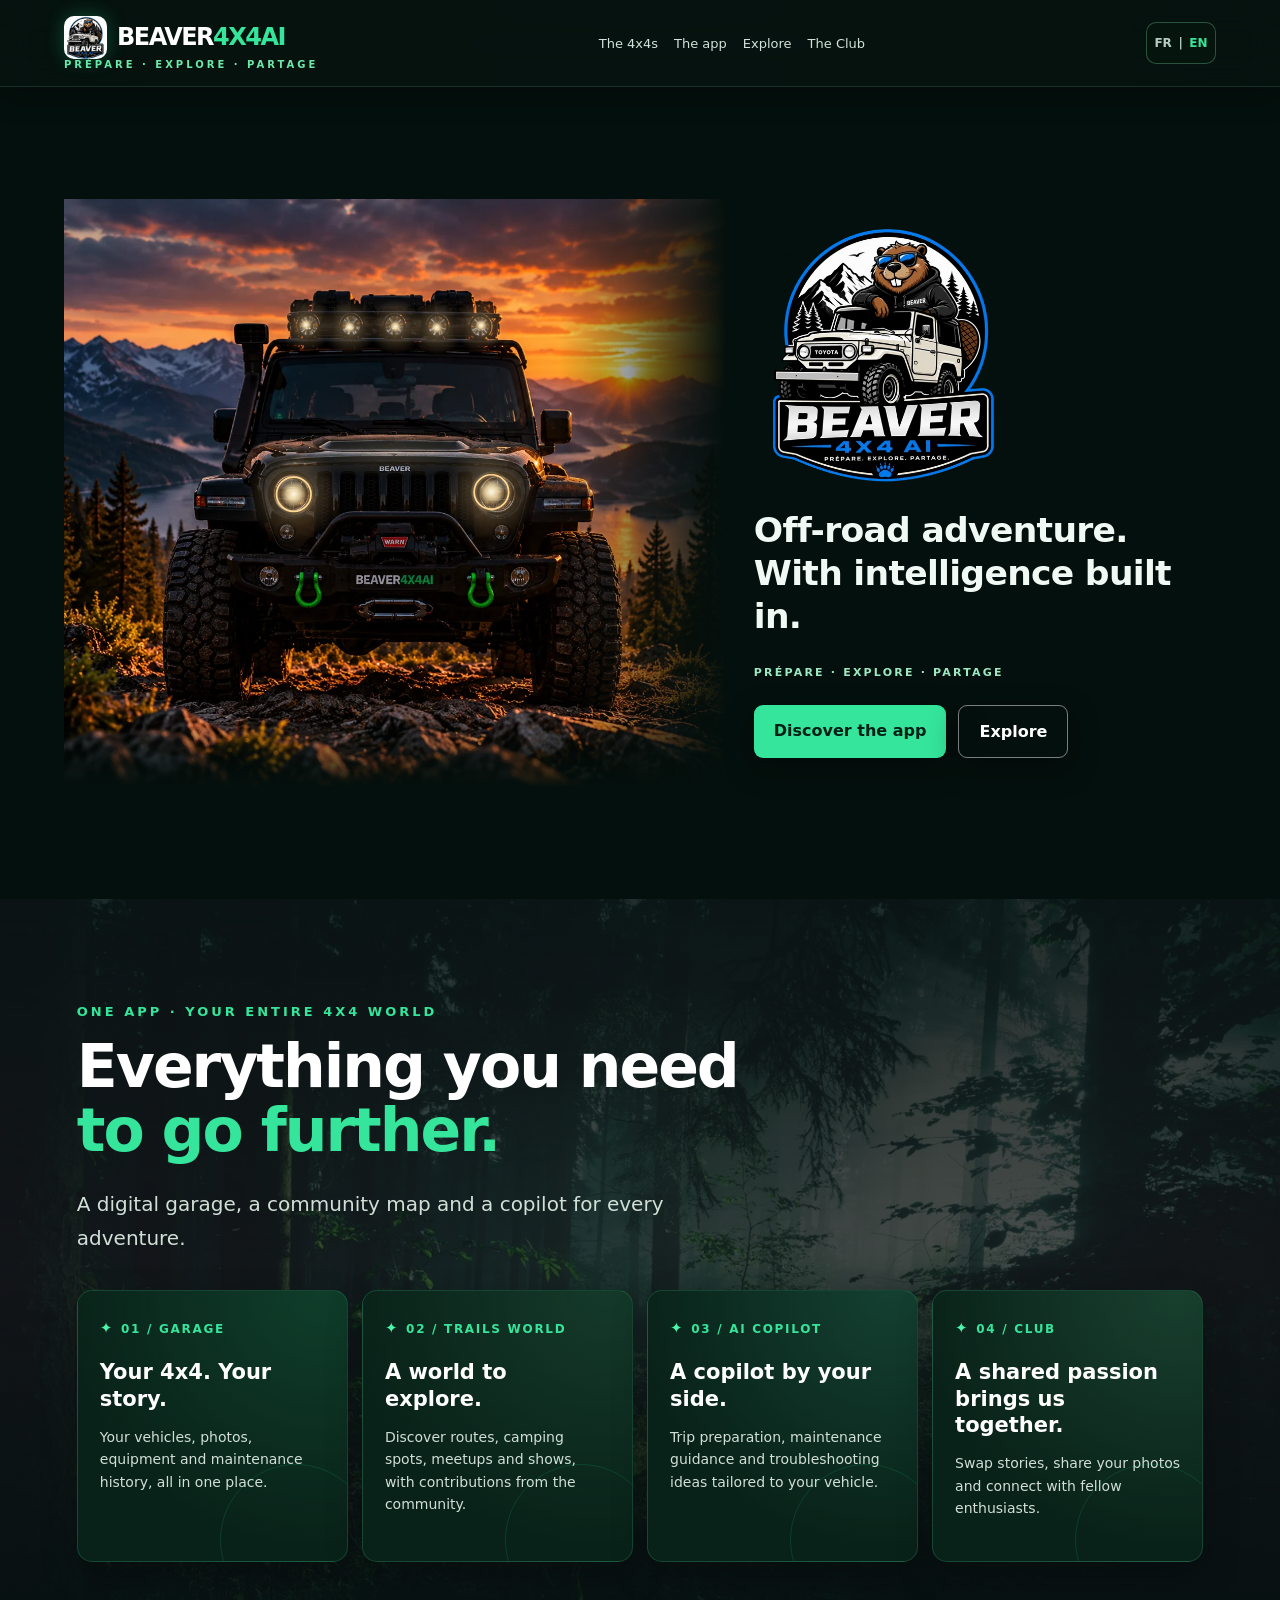
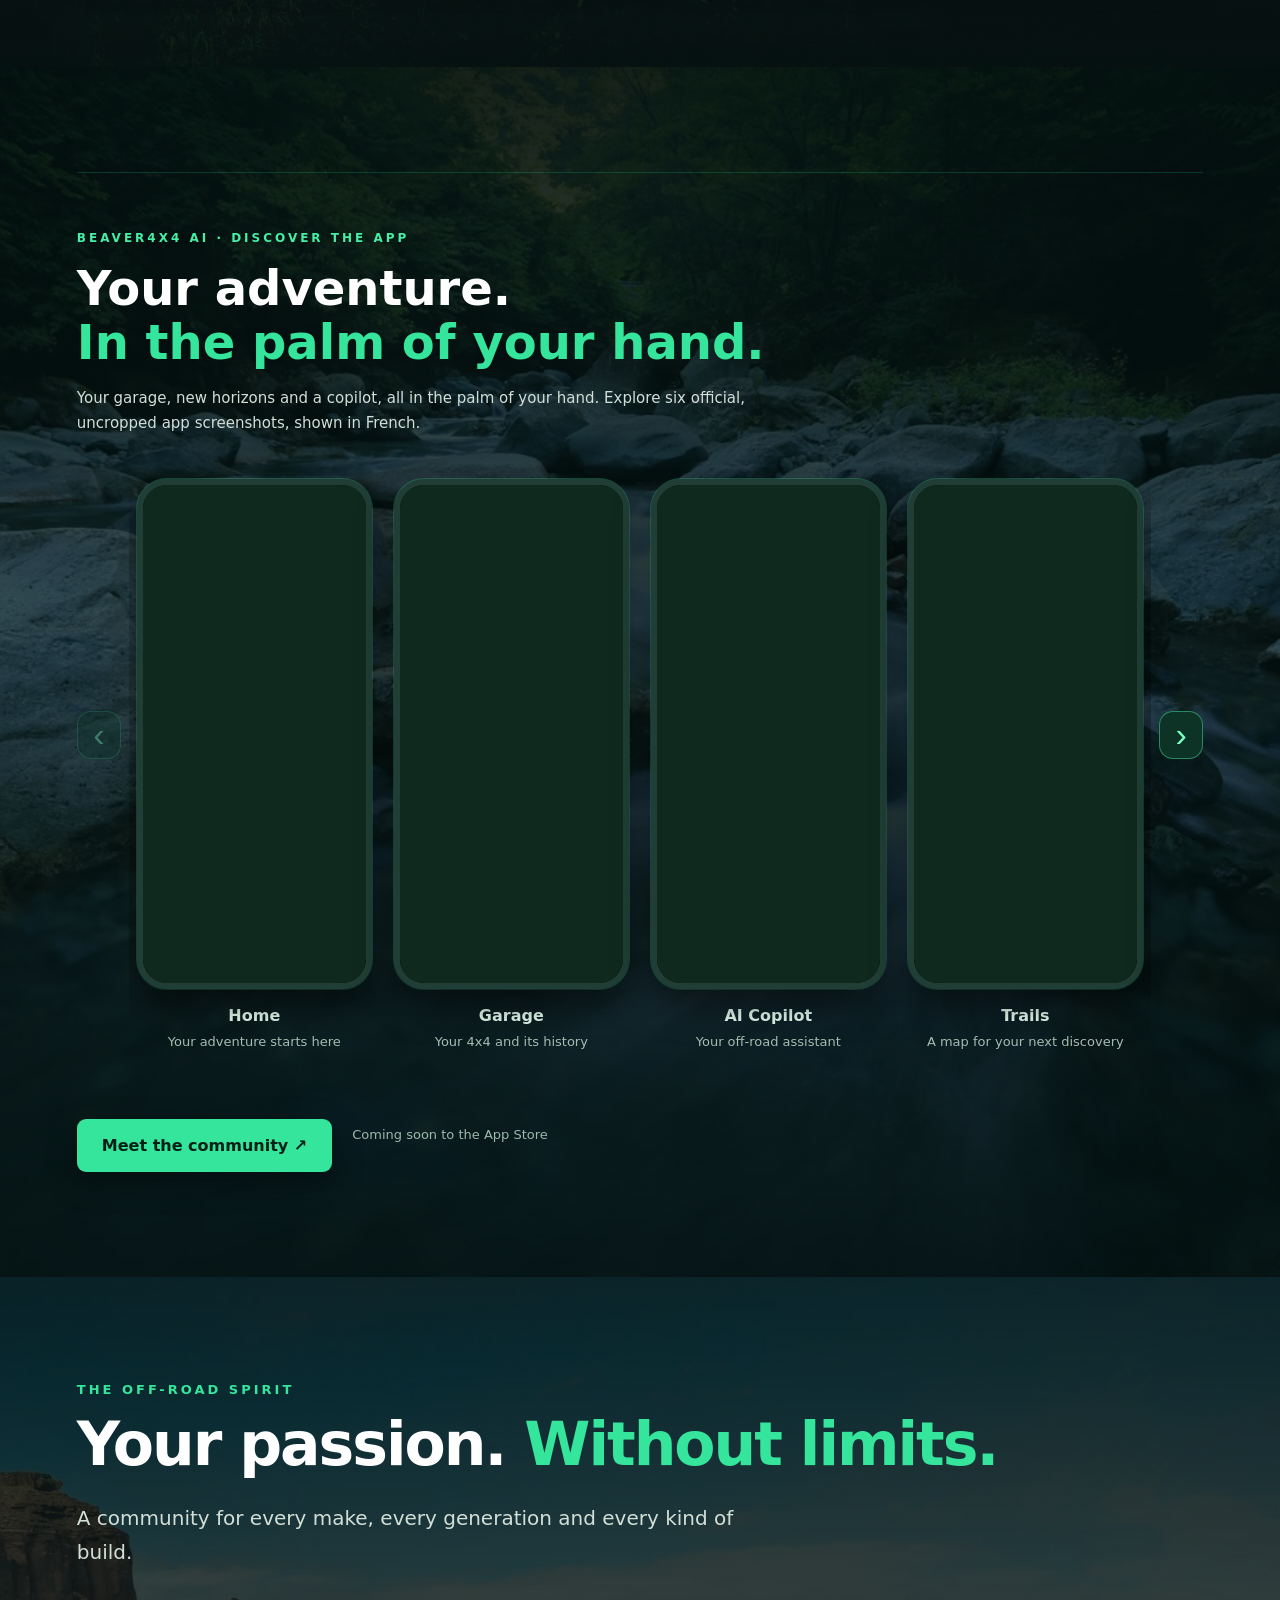
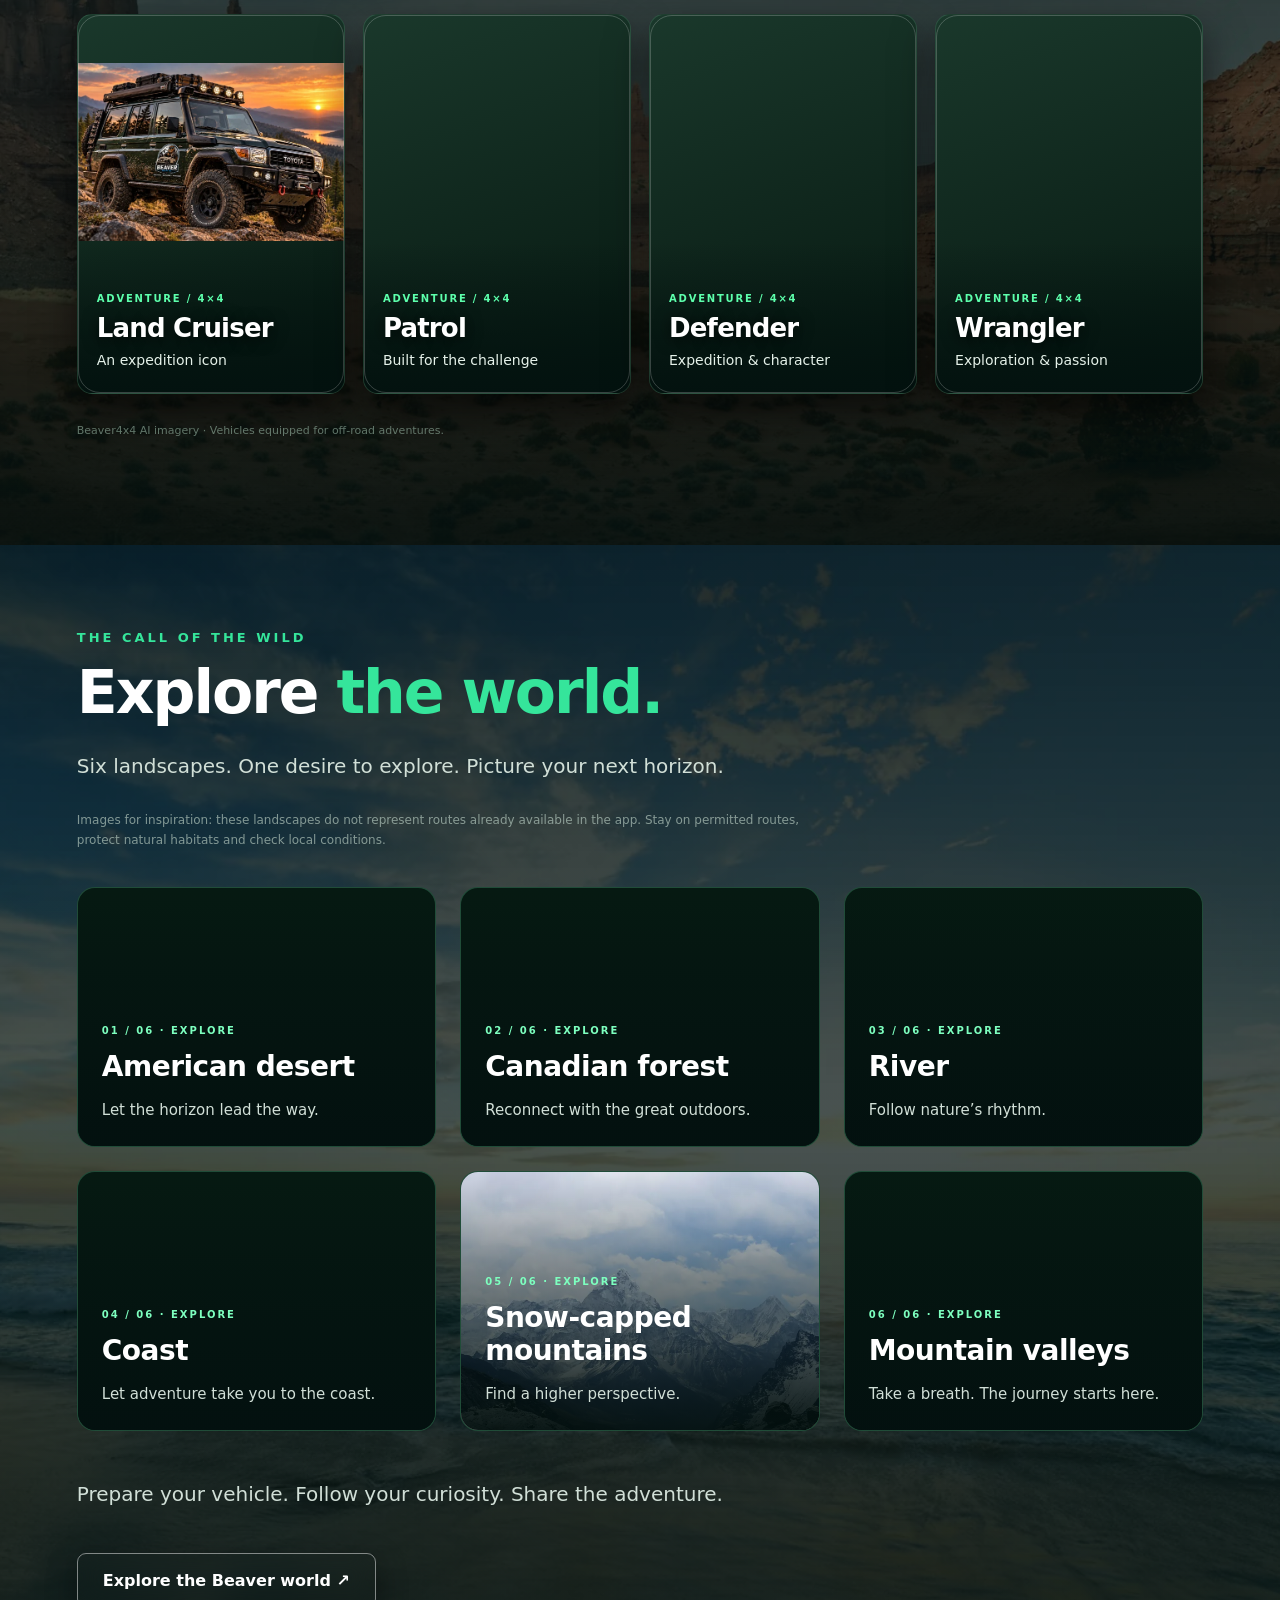
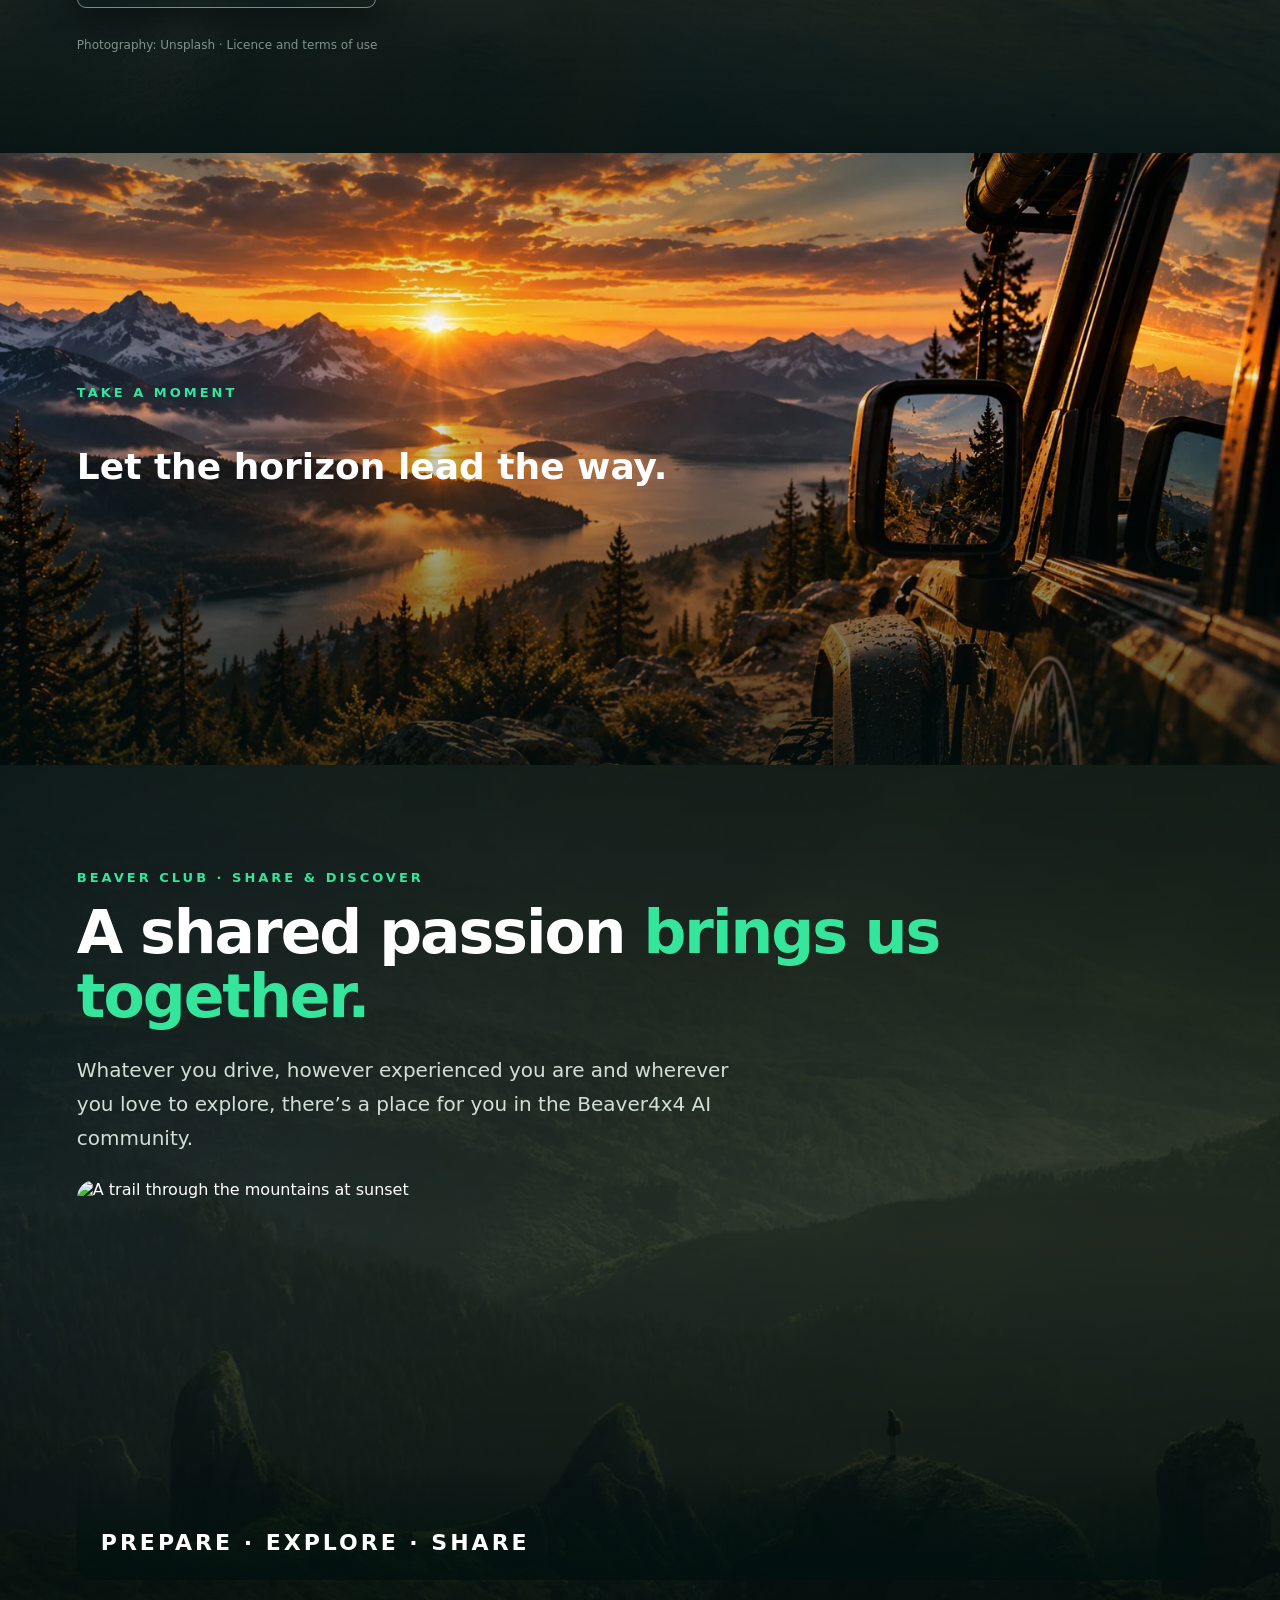
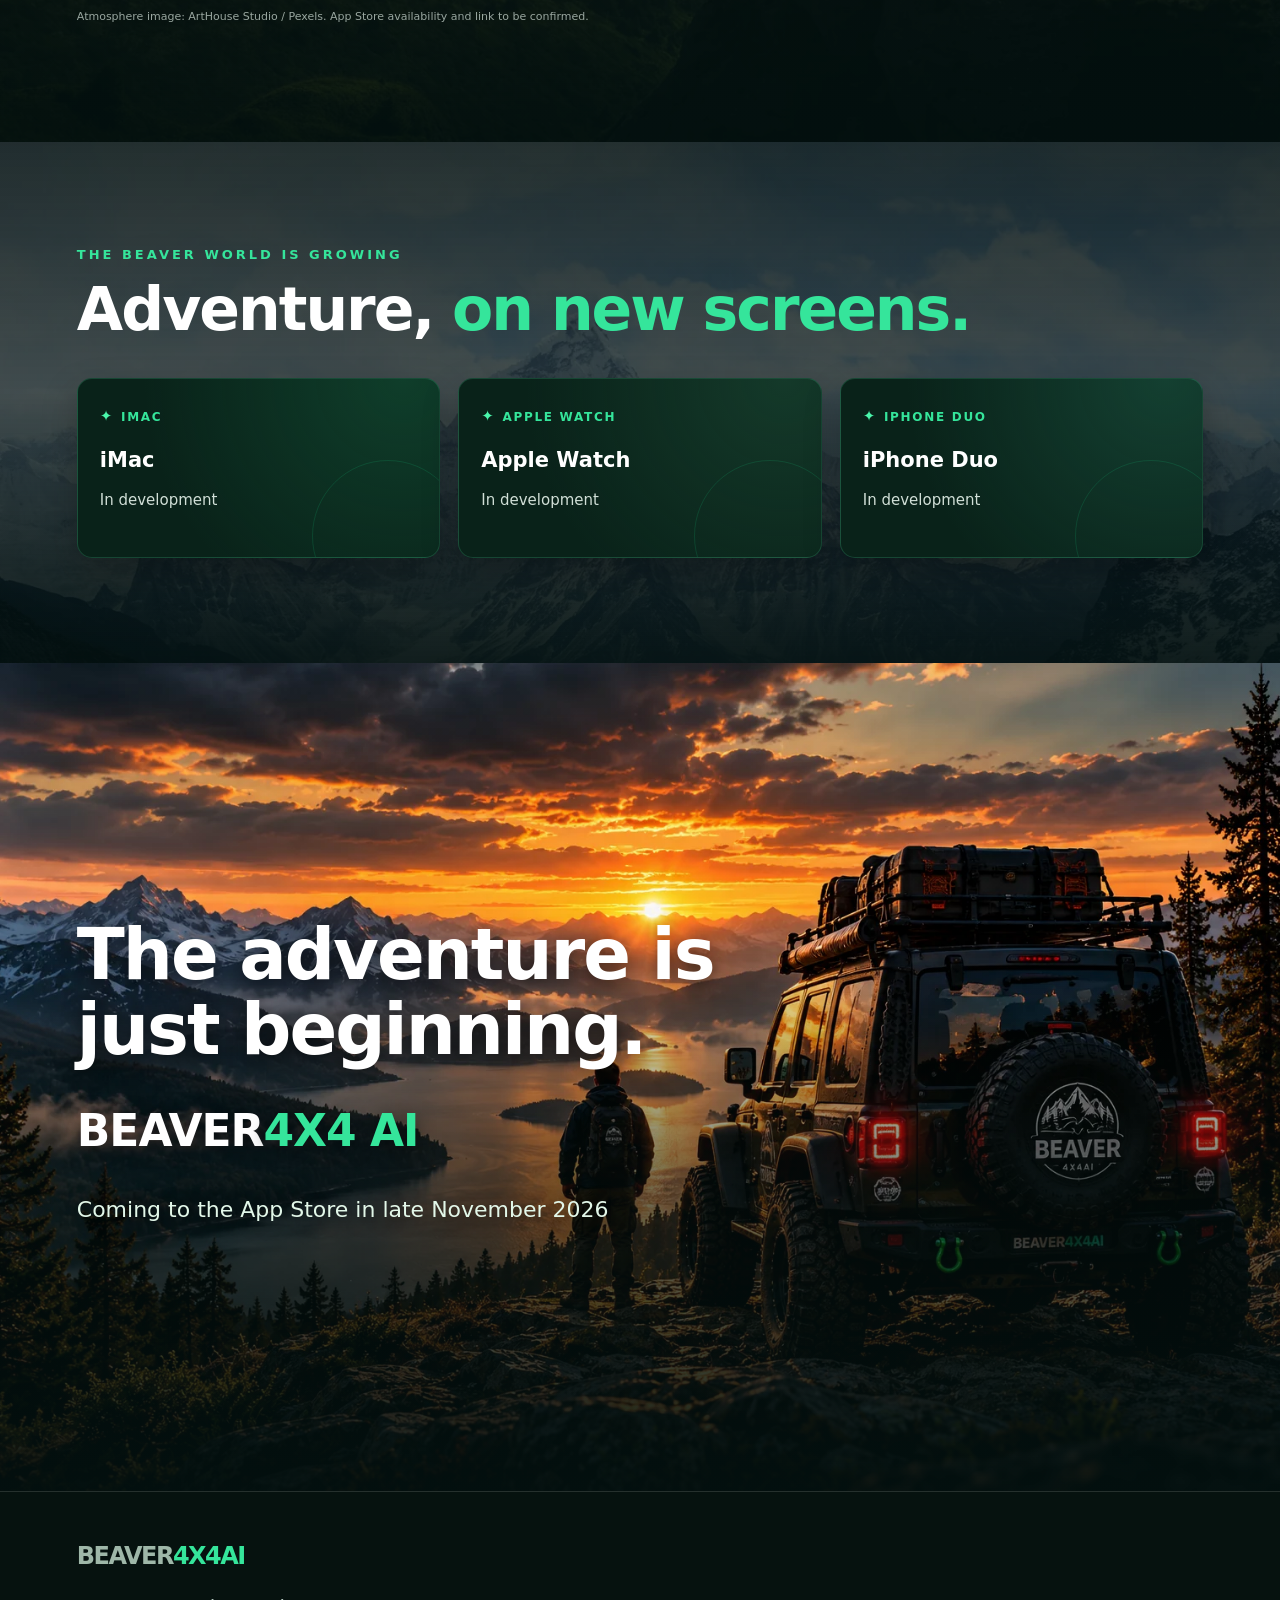
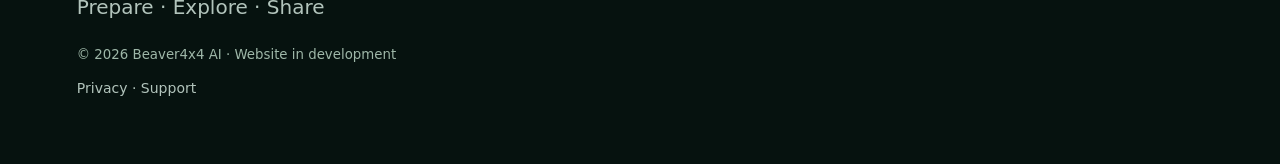
==== en/index.html @ ec622a65 "Add static English site with language preference and localized SEO" ====
<!doctype html><html lang="en"><head><script src="../language.js?v=20261024-fr-en1"></script><meta charset="utf-8"><meta name="viewport" content="width=device-width,initial-scale=1"><meta name="theme-color" content="#04150f"><title>Beaver4x4 AI — Your off-road adventure starts here</title><style>:root{color-scheme:dark;--bg:#04150f;--panel:#0b261c;--green:#18dc87;--muted:#adc1b7}*{box-sizing:border-box}html{scroll-behavior:smooth}body{margin:0;background:var(--bg);color:#fff;font-family:system-ui,-apple-system,Arial,sans-serif}header{position:sticky;top:0;z-index:10;background:#04150ff2;backdrop-filter:blur(18px);border-bottom:1px solid #ffffff24;padding:12px 5%;display:flex;align-items:center;justify-content:space-between}.logo{font-size:24px;font-weight:900;letter-spacing:-1px}.logo span,h1 em,h2 em{color:var(--green);font-style:normal}.tag{font-size:10px;letter-spacing:3px;color:#6be9a8;font-weight:700}nav{display:flex;gap:16px}a{color:inherit;text-decoration:none}nav a{font-size:13px;color:#d2e3d9}nav a:hover{color:var(--green)}.mobile-menu{display:none}.mobile-menu summary{cursor:pointer;list-style:none;border:1px solid #ffffff40;border-radius:12px;padding:10px 14px;font-weight:800;color:var(--green)}.mobile-menu summary::-webkit-details-marker{display:none}.mobile-menu .menu-links{position:absolute;right:5%;top:calc(100% - 2px);background:#092219;border:1px solid #ffffff35;border-radius:14px;padding:12px;min-width:190px;box-shadow:0 18px 35px #0008}.menu-links a{display:block;padding:13px 12px;font-size:15px}.menu-links a:hover{color:var(--green)}section[id]{scroll-margin-top:90px}.btn:hover{filter:brightness(1.1)}.btn:focus-visible,a:focus-visible,summary:focus-visible{outline:3px solid #fff;outline-offset:3px}.hero{min-height:75vh;display:flex;align-items:end;padding:90px 6% 70px;background:linear-gradient(0deg,#04150f 1%,#04150f55 65%,#04150f99),url('https://images.pexels.com/photos/6336036/pexels-photo-6336036.jpeg?auto=compress&cs=tinysrgb&w=1800') center/cover}.wrap{max-width:1150px;margin:auto}.eyebrow{color:var(--green);font-size:13px;letter-spacing:4px;font-weight:800;text-transform:uppercase}h1{font-size:clamp(46px,8vw,94px);line-height:1.02;letter-spacing:-3px;max-width:850px;margin:20px 0}h2{font-size:clamp(34px,5vw,60px);letter-spacing:-2px;line-height:1.07;margin:15px 0 25px}p{color:var(--muted);font-size:clamp(16px,2vw,20px);line-height:1.7;max-width:690px}.btn{display:inline-block;background:var(--green);color:#002016;border-radius:12px;padding:17px 25px;font-weight:800;margin-top:22px}.outline{border:1px solid #587769;background:transparent;color:#fff;margin-left:8px}section{padding:95px 6%}.alt{background:#092219}.grid{display:grid;grid-template-columns:repeat(4,1fr);gap:18px;margin-top:36px}.vehicle{min-height:315px;border:1px solid #ffffff20;border-radius:22px;overflow:hidden;background:#143326;display:flex;flex-direction:column;justify-content:end;position:relative}.vehicle img{position:absolute;inset:0;width:100%;height:100%;object-fit:cover;transition:transform .45s ease}.vehicle:hover img{transform:scale(1.06)}.vehicle:after{content:"";position:absolute;inset:0;background:linear-gradient(transparent 30%,#03120fea)}.vehicle .info{position:relative;z-index:1;padding:22px}.vehicle strong{font-size:23px}.vehicle small{display:block;color:#c5d7ce;margin-top:7px}.features{display:grid;grid-template-columns:repeat(2,1fr);gap:20px;margin-top:35px}.feature{padding:35px;border:1px solid #ffffff22;background:radial-gradient(circle at 90% 0%,#17664470,transparent 55%),#103126;border-radius:24px;transition:transform .2s,border-color .2s}.feature:hover{transform:translateY(-4px);border-color:#18dc8780}.feature b{font-size:26px}.feature p{font-size:16px}.feature .num{color:var(--green);letter-spacing:3px;font-size:13px}.photo{height:290px;border-radius:18px;overflow:hidden;margin-top:25px}.photo img{width:100%;height:100%;object-fit:cover}.notice{font-size:12px;color:#829c8d;margin-top:28px}footer{padding:50px 6%;border-top:1px solid #ffffff20;color:#9eb7a8}@media(max-width:760px){header{padding:10px 5%}.logo{font-size:21px}.tag{font-size:8px;letter-spacing:2px}nav{display:none}.mobile-menu{display:block}.grid{grid-template-columns:repeat(2,1fr)}.vehicle{min-height:245px}.features{grid-template-columns:1fr}.hero{min-height:70vh}.outline{margin-left:0}section{padding:70px 5%}}@media(max-width:400px){.grid{gap:10px}.vehicle{min-height:220px}.vehicle .info{padding:14px}.vehicle strong{font-size:19px}}.intro{position:fixed;inset:0;z-index:100;background:radial-gradient(circle at 50% 55%,#164832,#04150f 70%);display:grid;place-items:center;pointer-events:none;animation:introOut .75s ease 1.9s both}.intro-inner{text-align:center;animation:introIn 1.25s cubic-bezier(.2,.8,.2,1) both}.intro-mark{width:110px;height:110px;margin:0 auto 24px;border:2px solid #18dc87;border-radius:26px;display:grid;place-items:center;box-shadow:0 0 70px #18dc8740;transform:rotate(-7deg);font-size:50px;font-weight:1000;color:#18dc87}.intro-word{font-size:clamp(30px,7vw,60px);font-weight:900;letter-spacing:-2px}.intro-word span{color:#18dc87}.intro-sub{color:#a4e5c4;letter-spacing:4px;font-size:11px;margin-top:12px}.hero .eyebrow,.hero h1,.hero p,.hero .btn{animation:riseIn .8s both}.hero h1{animation-delay:.12s}.hero p{animation-delay:.22s}.hero .btn{animation-delay:.32s}.hero{position:relative;overflow:hidden}.hero:before{content:"";position:absolute;inset:0;background:linear-gradient(105deg,transparent 35%,#18dc870b 50%,transparent 65%);transform:translateX(-100%);animation:shine 6s ease-in-out 2.7s infinite;pointer-events:none}.terrain{position:absolute;right:5%;bottom:9%;width:180px;height:70px;opacity:.35;pointer-events:none;animation:terrainFloat 5s ease-in-out infinite}.terrain svg{width:100%;height:100%;filter:drop-shadow(0 0 12px #18dc8780)}.vehicle{isolation:isolate}.vehicle:before{content:"";position:absolute;z-index:1;inset:0;border:1px solid transparent;border-radius:22px;transition:border-color .3s}.vehicle:hover:before{border-color:#18dc87}.feature .num:before{content:"✦ ";font-size:15px}.feature{position:relative;overflow:hidden}.feature:after{content:"";position:absolute;right:-25px;bottom:-55px;width:150px;height:150px;border:1px solid #18dc8725;border-radius:50%;pointer-events:none}.scroll-cue{position:absolute;bottom:18px;left:50%;transform:translateX(-50%);font-size:12px;color:#9bd6b4;letter-spacing:2px;animation:cue 2s infinite}@keyframes introIn{from{opacity:0;transform:scale(.72)}to{opacity:1;transform:scale(1)}}@keyframes introOut{to{opacity:0;visibility:hidden}}@keyframes riseIn{from{opacity:0;transform:translateY(25px)}to{opacity:1;transform:translateY(0)}}@keyframes shine{0%,70%,100%{transform:translateX(-100%)}85%{transform:translateX(100%)}}@keyframes terrainFloat{50%{transform:translateY(-10px)}}@keyframes cue{50%{opacity:.35;transform:translate(-50%,7px)}}@media(max-width:760px){.terrain{right:4%;bottom:5%;width:110px;opacity:.2}.scroll-cue{display:none}}@media(prefers-reduced-motion:reduce){.intro{display:none}.hero .eyebrow,.hero h1,.hero p,.hero .btn,.terrain,.scroll-cue,.hero:before{animation:none!important}html{scroll-behavior:auto}} .vehicle{box-shadow:0 18px 42px #0008;transition:transform .35s,box-shadow .35s;border-color:#8bdbb42b}.vehicle:hover{transform:translateY(-6px);box-shadow:0 25px 55px #000b}.vehicle img{filter:saturate(1.22) contrast(1.12) brightness(.93);transform:scale(1.09);transition:transform .8s cubic-bezier(.2,.7,.2,1),filter .6s}.vehicle:hover img{transform:scale(1.16);filter:saturate(1.3) contrast(1.15)}.vehicle:after{background:linear-gradient(180deg,#03120f08 15%,#03120f18 40%,#03120ff0 100%)}.vehicle .info{padding:25px 20px 24px}.vehicle strong{font-size:clamp(23px,2.5vw,30px);letter-spacing:-.8px;line-height:1.1;display:block;text-shadow:0 2px 16px #000c}.vehicle small{font-size:14px;color:#e5f1e9;line-height:1.45}.vehicle .info:before{content:"EXPLORE  /  4×4";display:block;color:#5dffac;font-size:10px;letter-spacing:2.2px;font-weight:900;margin-bottom:10px}.vehicle:before{border:1px solid #ffffff35!important;pointer-events:none}.vehicle:nth-child(1) img{object-position:54% center}.vehicle:nth-child(2) img{object-position:52% center}.vehicle:nth-child(3) img{object-position:50% center}.vehicle:nth-child(4) img{object-position:55% center}@media(max-width:760px){.vehicle{min-height:290px}.vehicle .info{padding:18px 15px 20px}.vehicle strong{font-size:23px}.vehicle small{font-size:13px}.vehicle .info:before{font-size:9px;letter-spacing:1.5px}}@media(max-width:400px){.vehicle{min-height:260px}.vehicle strong{font-size:21px}}/* Beaver V7 — premium cinematic landing page */:root{--bg:#05100e;--panel:#0c211b;--green:#35e59b;--muted:#b2c4bc}body{background:#05100e;background-image:radial-gradient(ellipse at 50% 15%,#0b32261a,transparent 65%)}header{background:#06130ff0;padding:16px 5%;border-bottom:1px solid #70edb324;box-shadow:0 8px 30px #0005}.logo{letter-spacing:-1.5px}.hero{min-height:85vh;padding:125px 6% 85px;background:linear-gradient(90deg,#03100ef5 0%,#03100ecb 38%,#03100e40 85%),linear-gradient(0deg,#04150f 0%,transparent 38%),url('https://images.pexels.com/photos/163848/road-mountains-sunset-path-163848.jpeg?auto=compress&cs=tinysrgb&w=1600') center/cover}.hero .wrap{max-width:1180px}.hero h1{font-size:clamp(54px,9vw,115px);letter-spacing:-5px;line-height:1;margin:14px 0 18px;max-width:1000px;text-shadow:0 8px 35px #0009}.hero-headline{font-size:clamp(25px,3.7vw,46px);line-height:1.16;letter-spacing:-1px;margin:0 0 20px;font-weight:800;max-width:620px}.hero p{font-size:clamp(16px,2vw,19px);max-width:530px;color:#e2ebe7;line-height:1.6}.eyebrow{letter-spacing:3px}.btn{border-radius:9px;box-shadow:0 10px 30px #0006}.outline{backdrop-filter:blur(12px);border-color:#ffffff77}section{padding:105px 6%}h2{letter-spacing:-2px}.grid{gap:18px;margin-top:45px}.vehicle{min-height:380px;border-radius:15px;box-shadow:0 18px 42px #0009}.vehicle:after{background:linear-gradient(180deg,#0000 15%,#00160c08 38%,#00120ef5 100%)}.vehicle img{filter:contrast(1.13) saturate(1.18)}.vehicle .info{padding:25px}.vehicle .info:before{content:"BEAVER / EXPLORER";letter-spacing:1.8px}.vehicle strong{font-size:26px}.vehicle small{font-size:14px}.alt{background:radial-gradient(circle at 50% 0%,#0c3c2b60,transparent 65%),#061713}.features{grid-template-columns:repeat(4,1fr);gap:14px}.feature{padding:28px 22px;min-height:245px;background:linear-gradient(145deg,#0b3024,#071b16);border:1px solid #53e6a62e;border-radius:15px}.feature b{display:block;font-size:21px;line-height:1.25;margin-top:22px}.feature p{font-size:14px;line-height:1.6}.feature .num{font-size:12px}.photo{height:400px;border-radius:18px;position:relative}.photo img{filter:contrast(1.1) saturate(1.15);object-position:center}.photo:after{content:"PRÉPARE  ·  EXPLORE  ·  PARTAGE";position:absolute;inset:auto 0 0;padding:60px 24px 25px;background:linear-gradient(transparent,#02110fdc);color:#fff;font-weight:900;letter-spacing:3px;font-size:clamp(13px,2vw,22px)}.notice{font-size:11px;line-height:1.65;opacity:.72}.notice a{text-decoration:none!important}.notice a:hover{text-decoration:underline!important}footer{background:#06120f} @media(max-width:900px){.features{grid-template-columns:repeat(2,1fr)}}@media(max-width:760px){.hero{min-height:75vh;padding:100px 5% 75px;background-position:55% center}.hero h1{font-size:clamp(46px,11vw,75px);letter-spacing:-3px}.hero-headline{font-size:27px}.hero p{max-width:430px}.vehicle{min-height:310px}.features{grid-template-columns:repeat(2,1fr);gap:12px}.feature{min-height:230px;padding:22px 16px}.feature b{font-size:18px}.feature p{font-size:13px}.photo{height:280px}section{padding:78px 5%}}@media(max-width:400px){.vehicle{min-height:275px}.feature{padding:18px 14px}.hero h1{font-size:46px}.hero-headline{font-size:24px}}.hero{background:linear-gradient(90deg,#03100ef0 0%,#03100eaa 40%,#03100e22 100%),linear-gradient(0deg,#04150f 0%,transparent 45%),url('https://images.pexels.com/photos/6336036/pexels-photo-6336036.jpeg?auto=compress&cs=tinysrgb&w=1800') center 53%/cover}.vehicle img{filter:contrast(1.16) saturate(1.2);object-position:center center}.vehicle:nth-child(1) img,.vehicle:nth-child(2) img,.vehicle:nth-child(3) img,.vehicle:nth-child(4) img{object-position:center center}@media(max-width:760px){.hero{background-position:62% center}}/* V8 — adventure photography and mobile refinement */.hero{background:linear-gradient(90deg,#03100eea 0%,#03100e9c 45%,#03100e26 100%),linear-gradient(0deg,#04150f 0%,transparent 45%),url('https://images.pexels.com/photos/6336036/pexels-photo-6336036.jpeg?auto=compress&cs=tinysrgb&w=1800') center 54%/cover}.vehicle img{object-position:center center!important}.vehicle{min-height:390px}.vehicle:after{background:linear-gradient(180deg,#00100a12 10%,#00100a20 48%,#00100af7 100%)}.vehicle .info:before{content:"AVENTURE / 4×4";font-size:10px}.photo img{object-position:center 57%}.feature .num{font-weight:800;letter-spacing:1.7px}.feature .num:before{content:"✦  ";color:#4af6ab}.feature{box-shadow:0 15px 35px #0004}.feature:nth-child(1){background:radial-gradient(circle at 90% 0%,#1c754d55,transparent 70%),#092219}.feature:nth-child(2){background:radial-gradient(circle at 90% 0%,#2b684b55,transparent 70%),#092219}.feature:nth-child(3){background:radial-gradient(circle at 90% 0%,#2a7b6155,transparent 70%),#092219}.feature:nth-child(4){background:radial-gradient(circle at 90% 0%,#37795855,transparent 70%),#092219}@media(max-width:760px){.hero{background-position:57% center;min-height:68vh;padding:76px 5% 72px}.hero h1{font-size:clamp(42px,10vw,68px)}.hero-headline{font-size:clamp(23px,6vw,29px)}.hero p{font-size:16px}.hero .btn{padding:15px 18px;margin-top:14px}.grid{gap:12px}.vehicle{min-height:300px}.vehicle .info{padding:17px 14px 20px}.vehicle strong{font-size:clamp(19px,5vw,25px)}.vehicle small{font-size:12px}.vehicle .info:before{font-size:9px;letter-spacing:1px}.features{gap:12px}.feature{min-height:220px}.feature .num{font-size:11px;letter-spacing:.5px}.photo{height:280px}}@media(max-width:400px){.vehicle{min-height:270px}.hero h1{font-size:43px}.vehicle .info{padding:15px 12px}}/* V9 : cadrage complet des vrais modèles, sans découper les carrosseries */.vehicle{background:linear-gradient(155deg,#19382c 0%,#091e17 60%,#04110e 100%)}.vehicle img{inset:0 0 auto 0;width:100%;height:76%;object-fit:contain!important;object-position:center center!important;transform:none!important;filter:contrast(1.07) saturate(1.13)!important}.vehicle:hover img{transform:scale(1.025)!important}.vehicle:after{background:linear-gradient(180deg,#03120f00 25%,#03120f18 52%,#03120ff2 82%,#03120fff 100%)}.vehicle .info{padding-bottom:22px}@media(max-width:760px){.vehicle{min-height:285px}.vehicle img{height:73%}.vehicle .info{padding:14px 13px 18px}.vehicle strong{font-size:clamp(18px,4.8vw,24px)}}@media(max-width:400px){.vehicle{min-height:260px}.vehicle img{height:71%}}/* V10: uploaded official images */.brand-emblem{width:43px;height:43px;object-fit:contain;vertical-align:middle;margin-right:10px;border-radius:10px}.intro-mark{padding:0!important;overflow:hidden!important}.vehicle:nth-child(1) img,.vehicle:nth-child(4) img{object-fit:contain!important;object-position:center center!important;height:76%}@media(max-width:760px){.brand-emblem{width:33px;height:33px;margin-right:7px}.vehicle:nth-child(1) img,.vehicle:nth-child(4) img{height:73%}}/* V11 · premium off-road identity and tighter mobile layout */.intro{background:radial-gradient(circle at 50% 48%,#194a35,#03100c 72%)}.intro-mark{width:138px!important;height:138px!important;transform:none!important;border:2px solid #56f6aa55!important;border-radius:26px!important;box-shadow:0 0 0 9px #25e99c0c,0 0 70px #22e79750!important;animation:beaverBadge 1.7s cubic-bezier(.16,1,.3,1) both}.intro-mark img{width:100%;height:100%;object-fit:contain;filter:drop-shadow(0 8px 16px #0009)}.intro-inner:after{content:"";display:block;width:210px;height:4px;border-radius:5px;background:linear-gradient(90deg,transparent,#34e99c,transparent);margin:20px auto 0;animation:trailSweep 1.7s ease both}.brand-emblem{filter:drop-shadow(0 0 9px #27ef9744);transition:transform .45s ease,filter .45s ease}.logo:hover .brand-emblem{transform:rotate(-7deg) scale(1.12);filter:drop-shadow(0 0 16px #27ef9788)}@keyframes beaverBadge{0%{opacity:0;transform:translateY(28px) scale(.7) rotate(-10deg);filter:blur(8px)}55%{opacity:1;filter:blur(0)}80%{transform:translateY(-4px) scale(1.06) rotate(2deg)}100%{transform:translateY(0) scale(1) rotate(0)}}@keyframes trailSweep{from{opacity:0;transform:scaleX(.05)}to{opacity:1;transform:scaleX(1)}}#vehicules,#club{position:relative;isolation:isolate;overflow:hidden}#vehicules:before,#club:before{content:"";position:absolute;z-index:-1;pointer-events:none;width:210px;height:520px;top:5%;right:-36px;background-image:url("data:image/svg+xml,%3Csvg%20xmlns%3D%22http%3A%2F%2Fwww.w3.org%2F2000%2Fsvg%22%20width%3D%22160%22%20height%3D%22340%22%20viewBox%3D%220%200%20160%20340%22%3E%3Cg%20stroke%3D%22%236beaab%22%20stroke-width%3D%227%22%20stroke-linecap%3D%22round%22%20fill%3D%22none%22%20opacity%3D%22.9%22%3E%3Cpath%20d%3D%22M38%200V340M122%200V340%22%20stroke-width%3D%223%22%20stroke-dasharray%3D%228%2013%22%2F%3E%3Cpath%20d%3D%22M14%20-5l49%2022M97%2017l49-22%22%2F%3E%3Cpath%20d%3D%22M14%2025l49%2022M97%2047l49-22%22%2F%3E%3Cpath%20d%3D%22M14%2055l49%2022M97%2077l49-22%22%2F%3E%3Cpath%20d%3D%22M14%2085l49%2022M97%20107l49-22%22%2F%3E%3Cpath%20d%3D%22M14%20115l49%2022M97%20137l49-22%22%2F%3E%3Cpath%20d%3D%22M14%20145l49%2022M97%20167l49-22%22%2F%3E%3Cpath%20d%3D%22M14%20175l49%2022M97%20197l49-22%22%2F%3E%3Cpath%20d%3D%22M14%20205l49%2022M97%20227l49-22%22%2F%3E%3Cpath%20d%3D%22M14%20235l49%2022M97%20257l49-22%22%2F%3E%3Cpath%20d%3D%22M14%20265l49%2022M97%20287l49-22%22%2F%3E%3Cpath%20d%3D%22M14%20295l49%2022M97%20317l49-22%22%2F%3E%3Cpath%20d%3D%22M14%20325l49%2022M97%20347l49-22%22%2F%3E%3C%2Fg%3E%3C%2Fsvg%3E");background-repeat:repeat-y;background-size:140px auto;opacity:.11;transform:rotate(-22deg)}#club:before{left:-65px;right:auto;top:8%;transform:rotate(19deg);opacity:.08}.vehicle{background:linear-gradient(160deg,#1a382b,#061710)!important;display:flex;flex-direction:column;justify-content:flex-end}.vehicle img{height:76%!important;width:100%;object-fit:contain!important;object-position:center center!important}.vehicle:after{background:linear-gradient(180deg,transparent 35%,#04150f2e 58%,#03120ff8 81%,#03120f 100%)}.vehicle .info{padding:22px 19px 23px}.grid{align-items:stretch}.vehicle:hover{box-shadow:0 20px 48px #000b,0 0 0 1px #43f5a755}@media(max-width:760px){#vehicules:before{right:-90px;opacity:.07}.grid{gap:12px}.vehicle{min-height:310px!important;border-radius:19px}.vehicle img{height:74%!important}.vehicle .info{padding:17px 14px 20px}.vehicle strong{font-size:clamp(19px,5vw,25px)}.vehicle small{font-size:12px}.vehicle .info:before{font-size:9px;letter-spacing:1px}.intro-mark{width:118px!important;height:118px!important}}@media(max-width:400px){.vehicle{min-height:275px!important}.vehicle img{height:72%!important}.grid{gap:10px}.vehicle .info{padding:13px 11px 16px}.vehicle strong{font-size:19px}}@media(prefers-reduced-motion:reduce){.intro-mark,.intro-inner:after{animation:none!important}.brand-emblem{transition:none}}/* V12 — cinematic tread intro, navigation transition and app previews */.intro{overflow:hidden!important}.intro-inner{position:relative;z-index:2}.intro-tire{position:absolute;z-index:1;top:-35%;bottom:-35%;width:120px;background-image:url("data:image/svg+xml,%3Csvg%20xmlns%3D%22http%3A%2F%2Fwww.w3.org%2F2000%2Fsvg%22%20width%3D%22120%22%20height%3D%22320%22%20viewBox%3D%220%200%20120%20320%22%3E%3Cg%20fill%3D%22none%22%20stroke%3D%22%2337e99d%22%20stroke-width%3D%227%22%20stroke-linecap%3D%22round%22%3E%3Cpath%20d%3D%22M10%200l43%2019M67%2019l43-19%22%2F%3E%3Cpath%20d%3D%22M10%2032l43%2019M67%2051l43-19%22%2F%3E%3Cpath%20d%3D%22M10%2064l43%2019M67%2083l43-19%22%2F%3E%3Cpath%20d%3D%22M10%2096l43%2019M67%20115l43-19%22%2F%3E%3Cpath%20d%3D%22M10%20128l43%2019M67%20147l43-19%22%2F%3E%3Cpath%20d%3D%22M10%20160l43%2019M67%20179l43-19%22%2F%3E%3Cpath%20d%3D%22M10%20192l43%2019M67%20211l43-19%22%2F%3E%3Cpath%20d%3D%22M10%20224l43%2019M67%20243l43-19%22%2F%3E%3Cpath%20d%3D%22M10%20256l43%2019M67%20275l43-19%22%2F%3E%3Cpath%20d%3D%22M10%20288l43%2019M67%20307l43-19%22%2F%3E%3Cpath%20d%3D%22M10%20320l43%2019M67%20339l43-19%22%2F%3E%3Cpath%20d%3D%22M58%200v320M62%200v320%22%20stroke-width%3D%222%22%20stroke-dasharray%3D%228%2011%22%2F%3E%3C%2Fg%3E%3C%2Fsvg%3E");background-size:120px 320px;opacity:0;filter:drop-shadow(0 0 15px #30f1a455);pointer-events:none;animation:tireEntry 1.7s cubic-bezier(.2,.7,.2,1) both}.intro-tire-left{left:calc(50% - 235px);transform:rotate(-16deg)}.intro-tire-right{right:calc(50% - 235px);transform:rotate(16deg);animation-delay:.14s}@keyframes tireEntry{0%{opacity:0;background-position:0 -340px}32%{opacity:.18}75%{opacity:.32}100%{opacity:.10;background-position:0 150px}}.intro-mark{animation:beaverBadge 1.45s cubic-bezier(.16,1,.3,1) both!important}.intro-word{animation:logoWordReveal 1.3s .22s both}@keyframes logoWordReveal{from{opacity:0;transform:translateY(14px);filter:blur(5px)}to{opacity:1;transform:translateY(0);filter:blur(0)}}.route-transition{position:fixed;z-index:90;inset:0;pointer-events:none;opacity:0;visibility:hidden;background:linear-gradient(110deg,#04150fe8,#08271de8);transition:opacity .2s,visibility .2s}.route-transition:before,.route-transition:after{content:"";position:absolute;top:-40%;bottom:-40%;width:120px;background:url("data:image/svg+xml,%3Csvg%20xmlns%3D%22http%3A%2F%2Fwww.w3.org%2F2000%2Fsvg%22%20width%3D%22120%22%20height%3D%22320%22%20viewBox%3D%220%200%20120%20320%22%3E%3Cg%20fill%3D%22none%22%20stroke%3D%22%2337e99d%22%20stroke-width%3D%227%22%20stroke-linecap%3D%22round%22%3E%3Cpath%20d%3D%22M10%200l43%2019M67%2019l43-19%22%2F%3E%3Cpath%20d%3D%22M10%2032l43%2019M67%2051l43-19%22%2F%3E%3Cpath%20d%3D%22M10%2064l43%2019M67%2083l43-19%22%2F%3E%3Cpath%20d%3D%22M10%2096l43%2019M67%20115l43-19%22%2F%3E%3Cpath%20d%3D%22M10%20128l43%2019M67%20147l43-19%22%2F%3E%3Cpath%20d%3D%22M10%20160l43%2019M67%20179l43-19%22%2F%3E%3Cpath%20d%3D%22M10%20192l43%2019M67%20211l43-19%22%2F%3E%3Cpath%20d%3D%22M10%20224l43%2019M67%20243l43-19%22%2F%3E%3Cpath%20d%3D%22M10%20256l43%2019M67%20275l43-19%22%2F%3E%3Cpath%20d%3D%22M10%20288l43%2019M67%20307l43-19%22%2F%3E%3Cpath%20d%3D%22M10%20320l43%2019M67%20339l43-19%22%2F%3E%3Cpath%20d%3D%22M58%200v320M62%200v320%22%20stroke-width%3D%222%22%20stroke-dasharray%3D%228%2011%22%2F%3E%3C%2Fg%3E%3C%2Fsvg%3E") center / 120px 320px repeat-y;opacity:.42;filter:drop-shadow(0 0 12px #2bfaac44)}.route-transition:before{left:32%;transform:rotate(-14deg)}.route-transition:after{right:32%;transform:rotate(14deg)}.route-transition.is-active{visibility:visible;opacity:1;animation:routePass .55s ease both}@keyframes routePass{0%{opacity:0;clip-path:inset(0 100% 0 0)}35%{opacity:.86;clip-path:inset(0 0 0 0)}70%{opacity:.65}100%{opacity:0;clip-path:inset(0 0 0 100%)}}html{scroll-behavior:smooth}section[id]{scroll-margin-top:110px}.app-showcase{margin-top:75px;padding-top:54px;border-top:1px solid #2cd99133}.showcase-intro{max-width:720px;margin-bottom:30px}.showcase-kicker{color:#47eea5;font-size:12px;letter-spacing:3px;font-weight:800}.showcase-intro h3{font-size:clamp(30px,4vw,48px);line-height:1.12;margin:16px 0}.showcase-intro h3 em{color:#35e59b;font-style:normal}.showcase-intro p{font-size:15px;line-height:1.7;color:#a9c3b6}.phone-gallery{display:grid;grid-template-columns:repeat(4,minmax(0,1fr));gap:18px}.phone-item{text-align:center;min-width:0}.phone-shell{margin:auto;max-width:235px;aspect-ratio:9/18.5;border:6px solid #203e35;border-radius:34px;background:#030d0a;box-shadow:0 16px 35px #0008,0 0 0 1px #4cf4ad44;position:relative;padding:5px;overflow:hidden}.phone-notch{position:absolute;z-index:4;top:10px;left:50%;transform:translateX(-50%);width:30%;height:15px;background:#010504;border-radius:0 0 14px 14px}.phone-screen{height:100%;border-radius:25px;overflow:hidden;position:relative;background:#10291e}.phone-screen>img{width:100%;height:100%;object-fit:cover;filter:brightness(.62) saturate(.8)}.phone-overlay{position:absolute;inset:0;background:linear-gradient(0deg,#03140ef5,transparent 65%);display:flex;flex-direction:column;justify-content:end;align-items:start;text-align:left;padding:16px 11px 20px;gap:8px}.phone-overlay span{font-size:9px;color:#65ffc0;letter-spacing:1px}.phone-overlay strong{font-size:clamp(14px,1.8vw,23px);line-height:1.1}.phone-overlay small{font-size:10px;color:#c5dbd0}.phone-title{display:block;margin-top:16px;color:#e8fff3;font-size:14px}.phone-desc{display:block;color:#a7bdb2;font-size:12px;line-height:1.4;margin-top:5px}@media(max-width:760px){.phone-gallery{grid-template-columns:repeat(2,minmax(0,1fr));gap:22px 15px}.phone-shell{max-width:205px}.app-showcase{margin-top:48px;padding-top:38px}.intro-tire-left{left:4%}.intro-tire-right{right:4%}.showcase-intro p{font-size:14px}.phone-overlay{padding:12px 9px 18px}.phone-title{font-size:12px}.phone-desc{font-size:11px}}@media(prefers-reduced-motion:reduce){.intro-tire,.intro-word,.intro-mark,.route-transition{animation:none!important}.route-transition{display:none}html{scroll-behavior:auto}}/* V13 — refined vehicle photo framing and premium motion */.vehicle{min-height:380px!important;overflow:hidden;isolation:isolate}.vehicle img{position:absolute!important;top:0!important;left:0!important;width:100%!important;height:100%!important;object-fit:cover!important;object-position:center 46%!important;transform:scale(1)!important;transition:transform .8s cubic-bezier(.2,.7,.2,1),filter .6s ease!important}.vehicle:nth-child(1) img{object-position:center 51%!important}.vehicle:nth-child(2) img{object-position:center 48%!important}.vehicle:nth-child(3) img{object-position:center 54%!important}.vehicle:nth-child(4) img{object-position:center 48%!important}.vehicle:after{background:linear-gradient(180deg,#00120b00 20%,#00120b10 44%,#00120be6 84%,#00120bfa 100%)!important}.vehicle .info{position:relative;z-index:2}.vehicle:hover img{transform:scale(1.06)!important;filter:contrast(1.07) saturate(1.14)!important}.intro-mark{box-shadow:0 0 0 1px #55ffb566,0 0 25px #22e79755,0 0 90px #22e79728!important}.intro-inner{animation:introFloat 2.1s ease-in-out both}@keyframes introFloat{0%{transform:translateY(18px)}55%{transform:translateY(-5px)}100%{transform:translateY(0)}}.intro-tire{animation-duration:2.05s!important}.route-transition:before,.route-transition:after{background-size:120px 320px}.route-transition.is-active:before{animation:trackSlide .56s ease-out both}.route-transition.is-active:after{animation:trackSlide .56s .06s ease-out both}@keyframes trackSlide{from{background-position:center -260px;opacity:0}35%{opacity:.6}to{background-position:center 250px;opacity:.25}}.phone-shell{transition:transform .4s ease,box-shadow .4s ease}.phone-item:hover .phone-shell{transform:translateY(-9px) rotate(-1deg);box-shadow:0 24px 48px #000b,0 0 0 1px #4cf4ad88}.phone-screen img{object-fit:cover}.phone-item .phone-overlay{pointer-events:none}@media(max-width:760px){.vehicle{min-height:305px!important}.vehicle img{height:100%!important}.vehicle:nth-child(1) img{object-position:53% 50%!important}.vehicle:nth-child(2) img{object-position:50% 50%!important}.vehicle:nth-child(3) img{object-position:50% 50%!important}.vehicle:nth-child(4) img{object-position:50% 50%!important}.vehicle .info{padding:18px 13px 20px}.vehicle strong{font-size:clamp(19px,5vw,25px)}.phone-gallery{gap:20px 14px}}@media(max-width:400px){.vehicle{min-height:285px!important}}@media(prefers-reduced-motion:reduce){.intro-inner,.route-transition:before,.route-transition:after{animation:none!important}.vehicle img,.phone-shell{transition:none!important}}/* V14 cinematic expedition intro & real carousel architecture */.intro{overflow:hidden}.intro-inner{z-index:5!important;transform:translateY(-105px);animation:introCaption 2s ease both!important}.intro-expedition{position:absolute;inset:0;z-index:3;pointer-events:none;overflow:hidden}.expedition-car{position:absolute;bottom:7%;left:50%;width:min(88vw,710px);height:auto;transform:translateX(-50%);filter:drop-shadow(0 16px 17px #000d);animation:expeditionDrive 2.65s cubic-bezier(.16,.65,.18,1) both}.expedition-door-logo{position:absolute;z-index:2;width:clamp(22px,5vw,44px);height:clamp(22px,5vw,44px);object-fit:contain;bottom:calc(7% + min(88vw,710px)*.155);left:calc(50% - min(88vw,710px)*.065);border-radius:5px;animation:doorDrive 2.65s cubic-bezier(.16,.65,.18,1) both}.expedition-ground{position:absolute;bottom:8%;left:0;right:0;height:2px;background:linear-gradient(90deg,transparent,#50e8a770,transparent);box-shadow:0 0 24px #3eec9b66}.expedition-dust{position:absolute;bottom:7%;width:120px;height:65px;border-radius:50%;background:radial-gradient(ellipse,#b8b59a7d,transparent 70%);filter:blur(12px);animation:dustCloud 2.3s .4s ease-out both}.dust-one{left:12%}.dust-two{left:25%;animation-delay:.65s}.expedition-light{position:absolute;bottom:17%;right:0;width:55%;height:25%;background:radial-gradient(ellipse at 70% 50%,#d9d5a21e,transparent 70%);filter:blur(22px)}@keyframes expeditionDrive{0%{transform:translateX(-190%) scale(.82);opacity:0}35%{opacity:1}68%{transform:translateX(-48%) scale(1.02)}85%{transform:translateX(-50%) scale(1)}100%{transform:translateX(-50%) scale(1);opacity:1}}@keyframes doorDrive{0%{transform:translateX(-130vw);opacity:0}35%{opacity:1}68%{transform:translateX(2%)}100%{transform:translateX(0)}}@keyframes dustCloud{0%{opacity:0;transform:translateX(-70px) scale(.2)}50%{opacity:.6}100%{opacity:0;transform:translateX(-160px) scale(2.4)}}@keyframes introCaption{from{opacity:0;transform:translateY(-65px) scale(.94)}to{opacity:1;transform:translateY(-105px) scale(1)}}.intro-tire{opacity:.12}.showcase-carousel{position:relative;padding:0 42px}.showcase-track{display:flex;gap:22px;overflow-x:auto;scroll-snap-type:x mandatory;scroll-padding:12px;padding:12px 8px 26px;scrollbar-width:thin;scrollbar-color:#37d990 #092219;-webkit-overflow-scrolling:touch}.showcase-slide{flex:0 0 clamp(170px,22vw,235px);scroll-snap-align:center;text-align:center;min-width:0}.showcase-slide .phone-shell{width:100%}.showcase-arrow{position:absolute;z-index:3;top:38%;width:37px;height:48px;border-radius:14px;background:#0d3326;border:1px solid #4deda677;color:#7bffbd;font-size:34px;cursor:pointer}.showcase-arrow.prev{left:0}.showcase-arrow.next{right:0}.showcase-arrow:hover{background:#14513a}.showcase-actions{display:flex;align-items:center;flex-wrap:wrap;gap:20px;margin-top:20px}.store-soon{font-size:13px;color:#9cb9aa}.phone-screen>img{filter:brightness(.75) saturate(.9)}.showcase-slide .phone-overlay{background:linear-gradient(0deg,#03140fe8,transparent 55%)}.hero{background-attachment:fixed}.photo img{transition:transform .6s ease}.photo:hover img{transform:scale(1.025)}.scroll-visible{animation:sectionRise .75s ease both}@keyframes sectionRise{from{opacity:.3;transform:translateY(24px)}to{opacity:1;transform:translateY(0)}}@media(max-width:760px){.intro-inner{animation:introCaptionMobile 2s ease both!important}.expedition-car{bottom:13%;width:115vw}.expedition-door-logo{bottom:calc(13% + 115vw*.155);left:calc(50% - 115vw*.065)}.expedition-ground{bottom:14%}.expedition-dust{bottom:13%}@keyframes introCaptionMobile{from{opacity:0;transform:translateY(-75px) scale(.92)}to{opacity:1;transform:translateY(-145px) scale(1)}}.showcase-carousel{padding:0 23px}.showcase-track{gap:15px}.showcase-slide{flex-basis:64vw;max-width:225px}.showcase-arrow{width:27px;height:44px;font-size:25px}.hero{background-attachment:scroll}}@media(prefers-reduced-motion:reduce){.intro-expedition,.intro-inner{animation:none!important}.expedition-car{animation:none!important;transform:translateX(-50%)}.expedition-door-logo{animation:none!important}.expedition-dust{display:none}.hero{background-attachment:scroll}.scroll-visible{animation:none!important}}</style><link rel="stylesheet" href="../quality.css?v=20261024-fr-en1"><link rel="preload" as="image" href="../assets/scene-front-1536.webp" fetchpriority="high"><link rel="stylesheet" href="../language.css?v=20261024-fr-en1"><link rel="sitemap" type="application/xml" href="../sitemap.xml"><!-- seo:start -->
<meta name="description" content="Discover Beaver4x4 AI: a digital garage, AI copilot, Trails and a community to help you prepare, explore and share your off-road adventures.">
<link rel="canonical" href="https://michelpalmer256-afk.github.io/beaver4x4ai/en/">
<link rel="alternate" hreflang="fr" href="https://michelpalmer256-afk.github.io/beaver4x4ai/">
<link rel="alternate" hreflang="en" href="https://michelpalmer256-afk.github.io/beaver4x4ai/en/">
<link rel="alternate" hreflang="x-default" href="https://michelpalmer256-afk.github.io/beaver4x4ai/">
<meta property="og:type" content="website">
<meta property="og:title" content="Beaver4x4 AI — Your off-road adventure starts here">
<meta property="og:description" content="Discover Beaver4x4 AI: a digital garage, AI copilot, Trails and a community to help you prepare, explore and share your off-road adventures.">
<meta property="og:url" content="https://michelpalmer256-afk.github.io/beaver4x4ai/en/">
<meta property="og:locale" content="en_US">
<meta property="og:locale:alternate" content="fr_FR">
<!-- seo:end --></head><body><header><div><div class="logo"><img src="../assets/beaver-logo.webp" alt="" class="brand-emblem">BEAVER<span>4X4AI</span></div><div class="tag" lang="fr">PRÉPARE · EXPLORE · PARTAGE</div></div><nav><a href="#vehicules">The 4x4s</a><a href="#fonctionnalites">The app</a><a href="#explore">Explore</a><a href="#club">The Club</a></nav><div class="language-switch" role="group" aria-label="Site language"><a href="https://michelpalmer256-afk.github.io/beaver4x4ai/?lang=fr" data-language="fr" lang="fr" hreflang="fr" aria-label="Français">FR</a><span aria-hidden="true">|</span><a href="https://michelpalmer256-afk.github.io/beaver4x4ai/en/" data-language="en" lang="en" hreflang="en" aria-label="English" aria-current="page">EN</a></div><details class="mobile-menu"><summary aria-label="Open the navigation menu">☰ <span class="menu-word">Menu</span></summary><div class="menu-links"><a href="#vehicules">The 4x4s</a><a href="#fonctionnalites">The app</a><a href="#explore">Explore</a><a href="#club">The Club</a></div></details></header><div class="route-transition" aria-hidden="true"></div><main><section class="welcome-hero" id="accueil" aria-labelledby="welcome-title"><div class="welcome-art" role="img" aria-label="Front view of a Jeep at sunset, with lights gradually switching on"><div class="ignition-stage"><svg viewBox="0 0 1152 1024" xmlns="http://www.w3.org/2000/svg" aria-hidden="true"><image href="../assets/scene-front-1536.webp" width="1536" height="1024"/></svg><div class="ignition-layer ignition-rings" aria-hidden="true"><svg viewBox="0 0 1152 1024" xmlns="http://www.w3.org/2000/svg" aria-hidden="true"><defs><radialGradient id="lamp-glow-rings"><stop stop-color="#fff9df" stop-opacity=".8"/><stop offset=".25" stop-color="#ffd894" stop-opacity=".32"/><stop offset="1" stop-color="#ffc27a" stop-opacity="0"/></radialgradient><radialGradient id="lamp-core-rings"><stop stop-color="#fff9e6" stop-opacity=".95"/><stop offset=".48" stop-color="#ffe6ae" stop-opacity=".65"/><stop offset="1" stop-color="#ffd290" stop-opacity="0"/></radialgradient><radialGradient id="bonnet-reflection-rings"><stop stop-color="#ffdc9e" stop-opacity=".2"/><stop offset="1" stop-color="#ffdc9e" stop-opacity="0"/></radialgradient></defs><circle cx="400" cy="514" r="30" fill="none" stroke="#ffcb87" stroke-width="10" opacity=".16"/><circle cx="744" cy="510" r="30" fill="none" stroke="#ffcb87" stroke-width="10" opacity=".16"/><g fill="none" stroke="#ffda96" stroke-width="3"><circle cx="400" cy="514" r="30"/><circle cx="744" cy="510" r="30"/></g></svg></div><div class="ignition-layer ignition-headlights" aria-hidden="true"><svg viewBox="0 0 1152 1024" xmlns="http://www.w3.org/2000/svg" aria-hidden="true"><defs><radialGradient id="lamp-glow-headlights"><stop stop-color="#fff9df" stop-opacity=".8"/><stop offset=".25" stop-color="#ffd894" stop-opacity=".32"/><stop offset="1" stop-color="#ffc27a" stop-opacity="0"/></radialgradient><radialGradient id="lamp-core-headlights"><stop stop-color="#fff9e6" stop-opacity=".95"/><stop offset=".48" stop-color="#ffe6ae" stop-opacity=".65"/><stop offset="1" stop-color="#ffd290" stop-opacity="0"/></radialgradient><radialGradient id="bonnet-reflection-headlights"><stop stop-color="#ffdc9e" stop-opacity=".2"/><stop offset="1" stop-color="#ffdc9e" stop-opacity="0"/></radialgradient></defs><g><ellipse cx="572" cy="443" rx="240" ry="42" fill="url(#bonnet-reflection-headlights)"/><circle class="lamp-halo" cx="400" cy="514" r="83" fill="url(#lamp-glow-headlights)"/><circle cx="400" cy="514" r="23" fill="url(#lamp-core-headlights)"/><circle class="lamp-halo" cx="744" cy="510" r="83" fill="url(#lamp-glow-headlights)"/><circle cx="744" cy="510" r="23" fill="url(#lamp-core-headlights)"/></g></svg></div><div class="ignition-layer ignition-roof" aria-hidden="true"><svg viewBox="0 0 1152 1024" xmlns="http://www.w3.org/2000/svg" aria-hidden="true"><defs><radialGradient id="lamp-glow-roof"><stop stop-color="#fff9df" stop-opacity=".8"/><stop offset=".25" stop-color="#ffd894" stop-opacity=".32"/><stop offset="1" stop-color="#ffc27a" stop-opacity="0"/></radialgradient><radialGradient id="lamp-core-roof"><stop stop-color="#fff9e6" stop-opacity=".95"/><stop offset=".48" stop-color="#ffe6ae" stop-opacity=".65"/><stop offset="1" stop-color="#ffd290" stop-opacity="0"/></radialgradient><radialGradient id="bonnet-reflection-roof"><stop stop-color="#ffdc9e" stop-opacity=".2"/><stop offset="1" stop-color="#ffdc9e" stop-opacity="0"/></radialgradient></defs><g><circle cx="421" cy="219" r="48" fill="url(#lamp-glow-roof)"/><circle cx="421" cy="219" r="9" fill="url(#lamp-core-roof)"/><circle cx="497" cy="223" r="48" fill="url(#lamp-glow-roof)"/><circle cx="497" cy="223" r="9" fill="url(#lamp-core-roof)"/><circle cx="577" cy="222" r="48" fill="url(#lamp-glow-roof)"/><circle cx="577" cy="222" r="9" fill="url(#lamp-core-roof)"/><circle cx="649" cy="224" r="48" fill="url(#lamp-glow-roof)"/><circle cx="649" cy="224" r="9" fill="url(#lamp-core-roof)"/><circle cx="726" cy="220" r="48" fill="url(#lamp-glow-roof)"/><circle cx="726" cy="220" r="9" fill="url(#lamp-core-roof)"/></g></svg></div></div></div><div class="welcome-copy"><h1 id="welcome-title" class="welcome-title"><img class="welcome-logo" src="../assets/beaver-logo-welcome-transparent.webp" alt="Beaver4x4 AI — official logo featuring the beaver and 4x4" width="512" height="512" decoding="async" fetchpriority="high"></h1><p class="welcome-headline">Off-road adventure.<br>With intelligence built in.</p><p class="welcome-motto" lang="fr">PRÉPARE · EXPLORE · PARTAGE</p><div class="welcome-actions"><a class="btn" href="#fonctionnalites">Discover the app</a><a class="btn outline" href="#explore">Explore</a></div></div></section><section class="landscape-section alt" id="fonctionnalites"><div class="section-landscape" aria-hidden="true"><img src="../assets/explore-foret-1440.webp" srcset="../assets/explore-foret-720.webp 720w, ../assets/explore-foret-1440.webp 1440w, ../assets/explore-foret-1920.webp 1920w" sizes="100vw" alt="" loading="lazy" decoding="async"></div><div class="wrap"><div class="eyebrow">ONE APP · YOUR ENTIRE 4X4 WORLD</div><h2>Everything you need<br><em>to go further.</em></h2><p>A digital garage, a community map and a copilot for every adventure.</p><div class="features"><article class="feature"><div class="num">01 / GARAGE</div><b>Your 4x4. Your story.</b><p>Your vehicles, photos, equipment and maintenance history, all in one place.</p></article><article class="feature"><div class="num">02 / TRAILS WORLD</div><b>A world to explore.</b><p>Discover routes, camping spots, meetups and shows, with contributions from the community.</p></article><article class="feature"><div class="num">03 / AI COPILOT</div><b>A copilot by your side.</b><p>Trip preparation, maintenance guidance and troubleshooting ideas tailored to your vehicle.</p></article><article class="feature"><div class="num">04 / CLUB</div><b>A shared passion brings us together.</b><p>Swap stories, share your photos and connect with fellow enthusiasts.</p></article></div></div></section><section id="application" class="landscape-section"><div class="section-landscape" aria-hidden="true"><img src="../assets/explore-riviere-1440.webp" srcset="../assets/explore-riviere-720.webp 720w, ../assets/explore-riviere-1440.webp 1440w, ../assets/explore-riviere-1920.webp 1920w" sizes="100vw" alt="" loading="lazy" decoding="async"></div><div class="wrap"><div class="app-showcase" aria-label="Discover the Beaver4x4 AI app"><div class="showcase-intro"><span class="showcase-kicker">BEAVER4X4 AI · DISCOVER THE APP</span><h3>Your adventure.<br><em>In the palm of your hand.</em></h3><p>Your garage, new horizons and a copilot, all in the palm of your hand. Explore six official, uncropped app screenshots, shown in French.</p></div><div class="showcase-carousel" role="region" aria-roledescription="carousel" aria-label="App previews"><button class="showcase-arrow prev" type="button" aria-label="Previous preview">‹</button><div class="showcase-track" tabindex="0"><article class="showcase-slide is-capture"><div class="phone-shell"><div class="phone-screen"><img src="../assets/app-officiel-accueil.webp" alt="Official Beaver4x4 AI screenshot — Home" width="660" height="1434" loading="lazy" decoding="async"></div></div><strong class="phone-title">Home</strong><span class="phone-desc">Your adventure starts here</span></article><article class="showcase-slide is-capture"><div class="phone-shell"><div class="phone-screen"><img src="../assets/app-officiel-garage.webp" alt="Official Beaver4x4 AI screenshot — Garage" width="660" height="1434" loading="lazy" decoding="async"></div></div><strong class="phone-title">Garage</strong><span class="phone-desc">Your 4x4 and its history</span></article><article class="showcase-slide is-capture"><div class="phone-shell"><div class="phone-screen"><img src="../assets/app-officiel-copilote.webp" alt="Official Beaver4x4 AI screenshot — AI Copilot" width="660" height="1434" loading="lazy" decoding="async"></div></div><strong class="phone-title">AI Copilot</strong><span class="phone-desc">Your off-road assistant</span></article><article class="showcase-slide is-capture"><div class="phone-shell"><div class="phone-screen"><img src="../assets/app-officiel-trails.webp" alt="Official Beaver4x4 AI screenshot — Trails" width="660" height="1434" loading="lazy" decoding="async"></div></div><strong class="phone-title">Trails</strong><span class="phone-desc">A map for your next discovery</span></article><article class="showcase-slide is-capture"><div class="phone-shell"><div class="phone-screen"><img src="../assets/app-officiel-club.webp" alt="Official Beaver4x4 AI screenshot — Club" width="660" height="1434" loading="lazy" decoding="async"></div></div><strong class="phone-title">Club</strong><span class="phone-desc">Share your passion</span></article><article class="showcase-slide is-capture"><div class="phone-shell"><div class="phone-screen"><img src="../assets/app-officiel-profil.webp" alt="Official Beaver4x4 AI screenshot — Profile" width="660" height="1434" loading="lazy" decoding="async"></div></div><strong class="phone-title">Profile</strong><span class="phone-desc">Your Beaver world, all in one place</span></article></div><button class="showcase-arrow next" type="button" aria-label="Next preview">›</button></div><div class="showcase-actions"><a class="btn" href="#club">Meet the community ↗</a><span class="store-soon">Coming soon to the App Store</span></div></div></div></section><section id="vehicules" class="landscape-section"><div class="section-landscape" aria-hidden="true"><img src="../assets/explore-desert-1440.webp" srcset="../assets/explore-desert-720.webp 720w, ../assets/explore-desert-1440.webp 1440w, ../assets/explore-desert-1920.webp 1920w" sizes="100vw" alt="" loading="lazy" decoding="async"></div><div class="wrap"><div class="eyebrow">THE OFF-ROAD SPIRIT</div><h2>Your passion. <em>Without limits.</em></h2><p>A community for every make, every generation and every kind of build.</p><div class="grid beaver-vehicle-gallery"><article class="vehicle"><img src="../assets/beaver-land-cruiser-960.webp" srcset="../assets/beaver-land-cruiser-640.webp 640w, ../assets/beaver-land-cruiser-960.webp 960w" sizes="(max-width:760px) 45vw, (max-width:1300px) 22vw, 274px" width="960" height="640" alt="Toyota Land Cruiser 70 Series equipped for Beaver4x4 AI adventures" loading="lazy" decoding="async"><div class="info"><strong>Land Cruiser</strong><small>An expedition icon</small></div></article><article class="vehicle"><img src="../assets/beaver-patrol-960.webp" srcset="../assets/beaver-patrol-640.webp 640w, ../assets/beaver-patrol-960.webp 960w" sizes="(max-width:760px) 45vw, (max-width:1300px) 22vw, 274px" width="960" height="640" alt="Nissan Patrol equipped for Beaver4x4 AI adventures" loading="lazy" decoding="async"><div class="info"><strong>Patrol</strong><small>Built for the challenge</small></div></article><article class="vehicle"><img src="../assets/beaver-defender-960.webp" srcset="../assets/beaver-defender-640.webp 640w, ../assets/beaver-defender-960.webp 960w" sizes="(max-width:760px) 45vw, (max-width:1300px) 22vw, 274px" width="960" height="640" alt="Land Rover Defender 110 equipped for Beaver4x4 AI adventures" loading="lazy" decoding="async"><div class="info"><strong>Defender</strong><small>Expedition &amp; character</small></div></article><article class="vehicle"><img src="../assets/beaver-wrangler-960.webp" srcset="../assets/beaver-wrangler-640.webp 640w, ../assets/beaver-wrangler-960.webp 960w" sizes="(max-width:760px) 45vw, (max-width:1300px) 22vw, 274px" width="960" height="640" alt="Jeep Wrangler Rubicon equipped for Beaver4x4 AI adventures" loading="lazy" decoding="async"><div class="info"><strong>Wrangler</strong><small>Exploration &amp; passion</small></div></article></div><div class="notice">Beaver4x4 AI imagery · Vehicles equipped for off-road adventures.</div></div></section><section id="explore" class="landscape-section explore-world" aria-labelledby="explore-title"><div class="section-landscape" aria-hidden="true"><img src="../assets/explore-mer-1440.webp" srcset="../assets/explore-mer-720.webp 720w, ../assets/explore-mer-1440.webp 1440w, ../assets/explore-mer-1920.webp 1920w" sizes="100vw" alt="" loading="lazy" decoding="async"></div>
<div class="wrap"><div class="eyebrow">THE CALL OF THE WILD</div>
<h2 id="explore-title">Explore <em>the world.</em></h2>
<p>Six landscapes. One desire to explore. Picture your next horizon.</p>
<p class="notice">Images for inspiration: these landscapes do not represent routes already available in the app. Stay on permitted routes, protect natural habitats and check local conditions.</p></div>
<div class="wrap explore-notes"><article class="explore-note" aria-labelledby="explore-desert"><img class="explore-card-photo" src="../assets/explore-desert-720.webp" srcset="../assets/explore-desert-720.webp 720w, ../assets/explore-desert-1440.webp 1440w" sizes="(max-width:760px) 45vw, 360px" alt="" width="720" height="480" loading="lazy" decoding="async"><span class="explore-index">01 / 06 · EXPLORE</span><h3 id="explore-desert">American desert</h3><p>Let the horizon lead the way.</p></article><article class="explore-note" aria-labelledby="explore-foret"><img class="explore-card-photo" src="../assets/explore-foret-720.webp" srcset="../assets/explore-foret-720.webp 720w, ../assets/explore-foret-1440.webp 1440w" sizes="(max-width:760px) 45vw, 360px" alt="" width="720" height="480" loading="lazy" decoding="async"><span class="explore-index">02 / 06 · EXPLORE</span><h3 id="explore-foret">Canadian forest</h3><p>Reconnect with the great outdoors.</p></article><article class="explore-note" aria-labelledby="explore-riviere"><img class="explore-card-photo" src="../assets/explore-riviere-720.webp" srcset="../assets/explore-riviere-720.webp 720w, ../assets/explore-riviere-1440.webp 1440w" sizes="(max-width:760px) 45vw, 360px" alt="" width="720" height="480" loading="lazy" decoding="async"><span class="explore-index">03 / 06 · EXPLORE</span><h3 id="explore-riviere">River</h3><p>Follow nature’s rhythm.</p></article><article class="explore-note" aria-labelledby="explore-mer"><img class="explore-card-photo" src="../assets/explore-mer-720.webp" srcset="../assets/explore-mer-720.webp 720w, ../assets/explore-mer-1440.webp 1440w" sizes="(max-width:760px) 45vw, 360px" alt="" width="720" height="480" loading="lazy" decoding="async"><span class="explore-index">04 / 06 · EXPLORE</span><h3 id="explore-mer">Coast</h3><p>Let adventure take you to the coast.</p></article><article class="explore-note" aria-labelledby="explore-neige"><img class="explore-card-photo" src="../assets/explore-neige-720.webp" srcset="../assets/explore-neige-720.webp 720w, ../assets/explore-neige-1440.webp 1440w" sizes="(max-width:760px) 45vw, 360px" alt="" width="720" height="480" loading="lazy" decoding="async"><span class="explore-index">05 / 06 · EXPLORE</span><h3 id="explore-neige">Snow-capped mountains</h3><p>Find a higher perspective.</p></article><article class="explore-note" aria-labelledby="explore-vallees"><img class="explore-card-photo" src="../assets/explore-vallees-720.webp" srcset="../assets/explore-vallees-720.webp 720w, ../assets/explore-vallees-1440.webp 1440w" sizes="(max-width:760px) 45vw, 360px" alt="" width="720" height="480" loading="lazy" decoding="async"><span class="explore-index">06 / 06 · EXPLORE</span><h3 id="explore-vallees">Mountain valleys</h3><p>Take a breath. The journey starts here.</p></article></div><div class="wrap explore-outro"><p>Prepare your vehicle. Follow your curiosity. Share the adventure.</p><a class="btn outline" href="#fonctionnalites">Explore the Beaver world ↗</a><p class="notice">Photography: Unsplash · <a href="https://unsplash.com/license" target="_blank" rel="noopener noreferrer">Licence and terms of use</a></p></div></section><section id="horizon" class="journey-scene landscape-section" aria-label="A moment in the mountains"><div class="section-landscape"><img src="../assets/scene-mirror-1536.webp" srcset="../assets/scene-mirror-768.webp 768w, ../assets/scene-mirror-1536.webp 1536w" sizes="100vw" alt="Looking past the Jeep’s side mirror towards a mountain lake at sunset" width="1536" height="1024" loading="lazy" decoding="async"></div><div class="wrap journey-caption"><div class="eyebrow">TAKE A MOMENT</div><p>Let the horizon lead the way.</p></div></section><section id="club" class="landscape-section"><div class="section-landscape" aria-hidden="true"><img src="../assets/explore-vallees-1440.webp" srcset="../assets/explore-vallees-720.webp 720w, ../assets/explore-vallees-1440.webp 1440w, ../assets/explore-vallees-1920.webp 1920w" sizes="100vw" alt="" loading="lazy" decoding="async"></div><div class="wrap"><div class="eyebrow">BEAVER CLUB · SHARE &amp; DISCOVER</div><h2>A shared passion <em>brings us together.</em></h2><p>Whatever you drive, however experienced you are and wherever you love to explore, there’s a place for you in the Beaver4x4 AI community.</p><div class="photo"><img src="https://images.pexels.com/photos/4520333/pexels-photo-4520333.jpeg?auto=compress&cs=tinysrgb&w=1400" alt="A trail through the mountains at sunset" loading="lazy" decoding="async"></div><p class="notice">Atmosphere image: ArtHouse Studio / Pexels. App Store availability and link to be confirmed.</p></div></section><section id="futures-versions" class="landscape-section"><div class="section-landscape" aria-hidden="true"><img src="../assets/explore-neige-1440.webp" srcset="../assets/explore-neige-720.webp 720w, ../assets/explore-neige-1440.webp 1440w, ../assets/explore-neige-1920.webp 1920w" sizes="100vw" alt="" loading="lazy" decoding="async"></div><div class="wrap"><div class="eyebrow">The Beaver world is growing</div><h2>Adventure, <em>on new screens.</em></h2><div class="future-grid"><article class="feature"><div class="num">IMAC</div><b>iMac</b><p>In development</p></article><article class="feature"><div class="num">APPLE WATCH</div><b>Apple Watch</b><p>In development</p></article><article class="feature"><div class="num">IPHONE DUO</div><b>iPhone Duo</b><p>In development</p></article></div></div></section><section id="depart" class="departure-scene landscape-section" aria-labelledby="departure-title"><div class="section-landscape"><img src="../assets/scene-departure-1536.webp" srcset="../assets/scene-departure-768.webp 768w, ../assets/scene-departure-1536.webp 1536w" sizes="100vw" alt="Rear view of a Jeep and an adventurer looking towards the mountains at sunset" width="1536" height="1024" loading="lazy" decoding="async"></div><div class="wrap departure-copy"><h2 id="departure-title">The adventure is just beginning.</h2><p class="departure-brand">BEAVER<span>4X4 AI</span></p><p class="release-date">Coming to the App Store in late November 2026</p></div></section></main><footer><div class="wrap"><div class="logo">BEAVER<span>4X4AI</span></div><p>Prepare · Explore · Share</p><small>© 2026 Beaver4x4 AI · Website in development</small><p class="footer-links"><a href="confidentialite.html">Privacy</a> · <a href="assistance.html">Support</a></p></div></footer><script>(function(){const curtain=document.querySelector('.route-transition');let busy=false;document.querySelectorAll('a[href^="#"]').forEach(a=>a.addEventListener('click',e=>{const id=a.getAttribute('href');const target=id&&document.querySelector(id);if(!target)return;e.preventDefault();if(busy)return;busy=true;const reduced=window.matchMedia('(prefers-reduced-motion: reduce)').matches;if(!reduced)curtain.classList.add('is-active');setTimeout(()=>{target.scrollIntoView({behavior:reduced?'instant':'smooth',block:'start'});history.replaceState(null,'',id);},reduced?0:190);setTimeout(()=>{curtain.classList.remove('is-active');busy=false},reduced?20:650)}))})();</script><script src="../quality.js?v=20261024-fr-en1" defer></script></body></html>
---- quality.css ----
/* Final responsive pass: retain the existing palette and composition. */
.wrap,.feature,.showcase-carousel{min-width:0}
.showcase-track{align-items:flex-start;overscroll-behavior-x:contain;touch-action:pan-x pan-y}
.showcase-slide{flex:0 0 min(235px,100%);scroll-snap-stop:always}
.showcase-slide .phone-shell{aspect-ratio:1320/2868;width:100%;max-width:235px;padding:0;border-radius:30px}
.showcase-slide .phone-screen{position:absolute;inset:0;border-radius:23px;height:auto}
.showcase-slide .phone-screen>img{display:block;width:100%;height:100%;object-fit:contain;object-position:center;filter:none}
.is-placeholder .phone-screen>img{filter:brightness(.65)}
.showcase-arrow{min-width:44px;min-height:44px;top:40%}
.showcase-arrow:disabled{opacity:.35;cursor:default}
.showcase-arrow:focus-visible,.showcase-track:focus-visible{outline:3px solid var(--green);outline-offset:3px}
.showcase-carousel{padding-inline:52px}
.phone-title{font-size:16px;line-height:1.4}
.phone-desc{font-size:13px}
.future-grid{display:grid;grid-template-columns:repeat(3,minmax(0,1fr));gap:18px;margin-top:36px}
.future-grid .feature{min-height:180px}
.future-grid p{color:var(--green);font-size:15px}
.hero{background-attachment:scroll}
/* Animate the tread layers with transforms rather than repainting backgrounds. */
.intro-tire{animation-name:treadTravel!important}
@keyframes treadTravel{from{opacity:0;translate:0 -140px}40%{opacity:.25}to{opacity:.1;translate:0 100px}}
.intro-expedition{contain:layout paint}
.expedition-car{width:min(88vw,710px)}
@media(max-width:760px){
 header{gap:10px;padding-inline:4%}
 header>div{min-width:0}
 .logo{font-size:clamp(16px,4.8vw,21px);white-space:nowrap}
 .tag{font-size:7px;letter-spacing:1.5px}
 .brand-emblem{width:29px;height:29px;margin-right:5px}
 .mobile-menu summary{padding:11px;min-height:44px;white-space:nowrap}
 .hero h1{font-size:clamp(35px,9.7vw,68px);letter-spacing:-2px}
 .hero .btn{display:block;width:100%;text-align:center;margin-left:0}
 .eyebrow,.showcase-kicker{overflow-wrap:anywhere;line-height:1.6}
 .showcase-carousel{padding-inline:0}
 .showcase-track{padding:12px 4px 24px;gap:18px;scroll-padding-inline:4px}
 .showcase-slide{flex-basis:min(235px,calc(100% - 28px));max-width:none}
 .showcase-arrow{position:static;display:inline-flex;align-items:center;justify-content:center;margin:8px 6px 0 0}
 .showcase-carousel{display:flex;flex-wrap:wrap}
 .showcase-track{order:0;width:100%}
 .showcase-arrow.prev{order:1}.showcase-arrow.next{order:2}
 .showcase-actions{gap:14px}.showcase-actions .btn{width:100%;text-align:center}
 .feature .num{overflow-wrap:anywhere}
 .feature b{overflow-wrap:break-word}
 .future-grid{grid-template-columns:1fr;gap:12px}
 .future-grid .feature{min-height:0}
 .vehicle strong{overflow-wrap:break-word}
 .expedition-car{width:min(96vw,650px);bottom:10%}
}
@media(max-width:360px){.features{grid-template-columns:1fr}.brand-emblem{width:25px;height:25px}.mobile-menu summary{font-size:14px}}
@media(prefers-reduced-motion:reduce){
 *,*::before,*::after{animation:none!important;transition:none!important;scroll-behavior:auto!important}
 .intro{display:none!important}
}
.motion-paused *,.motion-paused *::before,.motion-paused *::after{animation-play-state:paused!important}

/* Photorealistic vehicle only: retain the original entrance and tread layers. */
.expedition-photo{aspect-ratio:650/350;filter:drop-shadow(0 12px 14px #0009)}
.expedition-photo>img{display:block;width:100%;height:100%;object-fit:contain;animation:expeditionSuspension 2.65s ease-out both;transform-origin:50% 80%}
@keyframes expeditionSuspension{0%,100%{transform:translateY(0) rotate(0)}35%{transform:translateY(-3px) rotate(-.7deg)}53%{transform:translateY(2px) rotate(.4deg)}70%{transform:translateY(-1px) rotate(-.2deg)}85%{transform:translateY(0) rotate(0)}}

/* Full landscape assets: preserve the complete vehicle and supplied background. */
.beaver-vehicle-gallery .vehicle img{inset:0 0 auto!important;height:calc(100% - 104px)!important;object-fit:contain!important;object-position:center!important;transform:none!important;filter:none!important}
.beaver-vehicle-gallery .vehicle:hover img{transform:none!important;filter:none!important}
.beaver-vehicle-gallery .vehicle:after{background:linear-gradient(180deg,transparent 60%,#03120f66 76%,#03120f 100%)!important}


/* Beaver intro: cinematic landscape behind the existing animated Wrangler. */
.intro{
  isolation:isolate;
  background:#071710!important;
}
.intro::before{
  content:"";
  position:absolute;
  inset:-3%;
  z-index:0;
  background-image:
    linear-gradient(180deg,rgba(2,13,12,.48) 0%,rgba(3,20,16,.18) 40%,rgba(2,13,11,.38) 78%,rgba(2,12,10,.75) 100%),
    url("https://images.pexels.com/photos/163848/road-mountains-sunset-path-163848.jpeg?auto=compress&cs=tinysrgb&w=1400");
  background-position:center,center 52%;
  background-size:cover;
  background-repeat:no-repeat;
  transform:scale(1.045);
  animation:introLandscape 3s ease-out both;
  will-change:transform;
}
.intro::after{
  content:"";
  position:absolute;
  inset:0;
  z-index:0;
  pointer-events:none;
  background:radial-gradient(ellipse at 50% 40%,rgba(2,20,14,.05),rgba(1,12,10,.3) 80%);
}
.intro-tire{z-index:1;opacity:.12!important;filter:none!important}
.intro-inner{z-index:3;text-shadow:0 3px 18px #00170ff0}
.intro-expedition{z-index:2}
.expedition-photo{filter:drop-shadow(0 18px 20px #000b)}
@keyframes introLandscape{
  from{transform:scale(1.085) translateY(8px)}
  to{transform:scale(1.045) translateY(0)}
}
@media(max-width:760px){
 .intro::before{background-position:center,58% center}
 .intro-tire{opacity:.075!important}
}
@media(prefers-reduced-motion:reduce){
 .intro::before{animation:none!important;transform:none}
}

/* Existing sections carry the six landscapes behind a strong reading veil. */
.landscape-section{position:relative;isolation:isolate;overflow:hidden;background:#04150f}
.section-landscape{position:absolute;inset:-18px 0;z-index:-2;pointer-events:none;transform:translate3d(0,var(--explore-shift,0px),0)}
.section-landscape img{display:block;width:100%;height:100%;object-fit:cover}
.landscape-section::after{content:"";position:absolute;inset:0;z-index:-1;pointer-events:none;background:linear-gradient(180deg,#03100fdb 0%,#03100fb8 48%,#03100ff0 100%)}
#application::after{background:linear-gradient(180deg,#03100fed,#03100fb8 45%,#03100fee)}
#application .app-showcase{margin-top:0}
.landscape-section p{color:#d1dfd7}
.explore-world{padding:85px 6%}
.explore-world>.wrap{max-width:1150px}
.explore-world .notice{max-width:760px;font-size:12px;color:#adc1b7}
.explore-notes{display:grid;grid-template-columns:repeat(3,minmax(0,1fr));gap:24px;margin-top:36px}
.explore-note{min-width:0;padding:24px;border:1px solid #7dffbf38;border-radius:18px;background:#03140fc7}
.explore-index{font-size:10px;font-weight:800;letter-spacing:2px;color:#7dffbf}
.explore-note h3{font-size:clamp(21px,2.2vw,28px);line-height:1.2;letter-spacing:-.5px;margin:14px 0}
.explore-note p{font-size:15px;line-height:1.6;margin:0}
.explore-note.explore-pending{opacity:.15;transform:translateY(18px)}
.explore-note{transition:opacity .7s ease,transform .7s ease}
.explore-outro{padding-top:26px}
.explore-outro .outline{margin-left:0}
.footer-links{font-size:14px}.footer-links a:hover{color:var(--green)}
@media(max-width:760px){
 .explore-world{padding:65px 5%}
 .explore-notes{grid-template-columns:repeat(2,minmax(0,1fr));gap:12px}
 .explore-note{padding:18px 14px}.explore-note h3{font-size:21px}
 .explore-index{letter-spacing:1px;font-size:9px}
}
@media(max-width:360px){.explore-notes{grid-template-columns:1fr}}
/* Separate caption and vehicle into stable rows, including landscape phones. */
.intro-inner{position:absolute;top:9%;left:4%;right:4%;animation:introCaptionSafe .9s ease both!important;transform:none!important}
.expedition-car{bottom:5%;width:min(88vw,710px,72svh)}
@keyframes introCaptionSafe{from{opacity:0;transform:translateY(12px)}to{opacity:1;transform:translateY(0)}}
@media(max-width:760px){
 .explore-scene{min-height:460px;height:72svh;max-height:760px}
 .explore-copy{padding:48px 6%}.explore-copy h3{font-size:clamp(34px,9vw,62px)}
 .intro-inner{top:9%}.intro .intro-mark{width:90px!important;height:90px!important;margin-bottom:16px}
 .intro-sub{letter-spacing:2px}.expedition-car{width:min(96vw,62svh);bottom:8%}
}
@media(max-height:500px){
 .intro-inner{top:5%}.intro .intro-mark{width:54px!important;height:54px!important;margin-bottom:6px}
 .intro-word{font-size:26px}.intro-sub{font-size:9px;margin-top:6px}.expedition-car{width:min(60vw,62svh);bottom:2%}
}
@media(prefers-reduced-motion:reduce){
 .section-landscape{transform:none!important}.explore-note{transition:none!important;opacity:1!important;transform:none!important}
}

/* One front scene: the SVG viewport excludes the reference strip in the original. */
.cinematic-intro{display:flex;align-items:center;justify-content:center;background:#04100d!important;pointer-events:auto;animation:introOut .6s ease 6s both}
.cinematic-intro::before,.cinematic-intro::after{display:none}
.cinematic-intro[hidden]{display:none!important}
.cinematic-brand{position:absolute;top:max(20px,env(safe-area-inset-top));left:0;right:0;display:flex;justify-content:center;align-items:center;gap:12px;z-index:2}
.cinematic-brand strong{font-size:24px;font-weight:900}.cinematic-brand span{color:var(--green)}
.cinematic-brand small{display:block;font-size:8px;letter-spacing:2px;margin-top:6px;color:#b9dec9}
.ignition-stage{width:min(115vw,1000px,calc((100svh - 150px)*1.125));aspect-ratio:1152/1024;flex-shrink:0;overflow:hidden;border-radius:8px}
.ignition-stage svg{display:block;width:100%;height:100%;overflow:hidden}
.ignition-rings,.ignition-headlights,.ignition-roof{opacity:0}
.ignition-rings{filter:drop-shadow(0 0 5px #ffbe65)}
.cinematic-intro.is-running{animation-delay:3.5s}
.is-running .ignition-rings{animation:ignitionOn .65s ease .45s both}
.is-running .ignition-headlights{animation:ignitionOn .8s ease 1.25s both}
.is-running .ignition-roof{animation:ignitionOn .7s ease 2.15s both}
@keyframes ignitionOn{from{opacity:0}to{opacity:1}}
.intro-skip{position:absolute;bottom:max(24px,env(safe-area-inset-bottom));right:6%;min-height:44px;padding:10px 16px;border:1px solid #7dffbf70;border-radius:10px;background:#04150fdd;color:#d9f9e7;cursor:pointer;font:inherit;font-size:13px}
.intro-skip:focus-visible{outline:3px solid var(--green);outline-offset:4px}
/* Photographic Explore cards remain compact, with readable gradients. */
.explore-note{position:relative;isolation:isolate;overflow:hidden;min-height:260px;display:flex;flex-direction:column;justify-content:flex-end;background:#061a12}
.explore-card-photo{position:absolute;inset:0;z-index:-2;width:100%;height:100%;object-fit:cover;transition:transform .7s ease}
.explore-note::after{content:"";position:absolute;inset:0;z-index:-1;background:linear-gradient(180deg,#03100f08,#03100f70 35%,#03100ff2)}
@media(hover:hover){.explore-note:hover .explore-card-photo{transform:scale(1.035)}}
.journey-scene{height:68svh;min-height:400px;max-height:780px;display:flex;align-items:flex-end}
.journey-scene .section-landscape img{object-position:center}
.journey-scene::after{background:linear-gradient(180deg,#03100f40,transparent 30%,#03100fbf)}
.journey-caption{width:100%}.journey-caption p{font-size:clamp(22px,3vw,36px);font-weight:700;color:#fff}
.departure-scene{min-height:680px;height:92svh;max-height:1100px;display:flex;align-items:flex-end}
.departure-scene .section-landscape img{object-position:65% center}
.departure-scene::after{background:linear-gradient(180deg,#03100f08,transparent 35%,#03100f90 64%,#03100ff5)}
.departure-copy{width:100%;text-shadow:0 3px 18px #0009}
.departure-copy h2{max-width:780px;font-size:clamp(36px,5.5vw,72px)}
.departure-brand{font-weight:900;font-size:clamp(25px,4vw,44px);letter-spacing:-1px;margin:16px 0;color:#fff!important}.departure-brand span{color:var(--green)}
.departure-copy .release-date{font-size:clamp(16px,2vw,22px);color:#e2f7e9}
@media(max-width:760px){
 .explore-note{min-height:265px}.journey-scene{height:auto;min-height:0;aspect-ratio:3/2;padding:28px 5%}
 .journey-caption .eyebrow{font-size:10px}.journey-caption p{font-size:18px;margin-bottom:0}
 .departure-scene{min-height:650px;height:90svh;padding-bottom:50px}
 .departure-scene .section-landscape img{object-position:65% center}
 .cinematic-brand strong{font-size:20px}
}
@media(max-height:500px){.cinematic-brand{top:10px}.cinematic-brand img{width:34px;height:34px}.cinematic-brand small{display:none}.ignition-stage{width:calc((100svh - 65px)*1.125)}.intro-skip{bottom:12px;right:12px;font-size:11px}}
@media(prefers-reduced-motion:reduce){.cinematic-intro{display:none!important}.explore-card-photo{transition:none!important}.section-landscape{transform:none!important}}
/* Keep both the adventurer and the complete rear Jeep in the mobile frame. */
@media(max-width:760px){
 .departure-scene{display:block;height:auto;min-height:0;max-height:none;padding:0}
 .departure-scene .section-landscape{position:relative;inset:auto;aspect-ratio:1;transform:none!important}
 .departure-scene .section-landscape img{object-position:right center}
 .departure-scene::after{background:linear-gradient(180deg,transparent 30%,#03100f20 45%,#03100f 64%)}
 .departure-copy{padding:32px 5% 55px;position:relative}
}

/* Permanent welcome: one fixed, aligned Jeep scene and no replacement backdrop. */
.welcome-hero{position:relative;isolation:isolate;overflow:hidden;min-height:calc(100svh - 88px);display:grid;grid-template-columns:minmax(0,1.35fr) minmax(0,1fr);align-items:center;padding:35px 5%;gap:0;background:#04100d}
.welcome-art{min-width:0;position:relative}
.welcome-hero .ignition-stage{width:100%;aspect-ratio:1152/1024;border-radius:0;flex-shrink:1}
.welcome-art::after{content:"";position:absolute;inset:0;pointer-events:none;background:linear-gradient(90deg,transparent 75%,#04100d),linear-gradient(0deg,#04100d,transparent 12%)}
.welcome-copy{position:relative;z-index:1;padding:20px 0 25px 28px;min-width:0}
.welcome-title{font-size:clamp(35px,4.3vw,68px);letter-spacing:-2px;line-height:1.08;margin:0 0 22px;white-space:nowrap}
.welcome-title span{color:var(--green)}
.welcome-headline{font-size:clamp(23px,2.7vw,39px);line-height:1.25;color:#f1f9f4;font-weight:800;margin:0 0 26px;letter-spacing:-.7px}
.welcome-motto{font-size:11px;letter-spacing:2.2px;color:#9de9c1;font-weight:700;margin:0 0 22px}
.welcome-actions{display:flex;gap:12px;flex-wrap:wrap}.welcome-actions .btn{margin:0;padding:16px 20px}.welcome-actions .outline{margin-left:0}
.welcome-hero .ignition-rings{filter:none}
/* SVG gradients provide the glow without depending on Safari blend modes. */
.welcome-hero.is-awaiting .welcome-copy>*{opacity:0}
.welcome-hero.is-running .welcome-title{animation:welcomeLogoReveal .7s cubic-bezier(.2,.7,.25,1) 2.95s both}
.welcome-hero.is-running .welcome-headline{animation:welcomeReveal .65s ease 3.7s both}
.welcome-hero.is-running .welcome-motto{animation:welcomeReveal .6s ease 4.05s both}
.welcome-hero.is-running .welcome-actions{animation:welcomeReveal .65s ease 4.45s both}
@keyframes welcomeReveal{from{opacity:0;transform:translateY(9px)}to{opacity:1;transform:translateY(0)}}
.welcome-hero.is-complete .welcome-copy>*,.welcome-hero.is-complete .ignition-rings,.welcome-hero.is-complete .ignition-headlights,.welcome-hero.is-complete .ignition-roof{animation:none!important;opacity:1;transform:none}
@media(max-width:760px){
 .welcome-hero{display:block;padding:0 0 42px;min-height:calc(100svh - 78px)}
 .welcome-hero .ignition-stage{width:100%}
 .welcome-art::after{background:linear-gradient(0deg,#04100d,transparent 13%)}
 .welcome-copy{padding:0 5%;margin-top:-12px}
 .welcome-title{font-size:clamp(33px,8.8vw,58px);letter-spacing:-1.4px;margin-bottom:16px}
 .welcome-headline{font-size:clamp(24px,6vw,34px);margin-bottom:20px}
 .welcome-motto{font-size:10px;letter-spacing:1.7px;margin-bottom:24px}
 .welcome-actions{gap:10px}.welcome-actions .btn{padding:15px 17px;font-size:14px}
}
@media(prefers-reduced-motion:reduce){.welcome-hero .welcome-copy>*,.welcome-hero .ignition-rings,.welcome-hero .ignition-headlights,.welcome-hero .ignition-roof{animation:none!important;opacity:1;transform:none}}

/* Full official illustration: preserve its aspect ratio and the existing header mark. */
.welcome-title{width:min(260px,100%);font-size:inherit;line-height:0;white-space:normal;margin:0 0 26px;transform-origin:center}
.welcome-logo{display:block;width:100%;height:auto;object-fit:contain;border-radius:18px;box-shadow:0 0 28px #35e59b20,0 0 60px #35e59b0d}
@keyframes welcomeLogoReveal{from{opacity:0;transform:scale(.9)}to{opacity:1;transform:scale(1)}}
@media(max-width:760px){.welcome-title{width:clamp(150px,44vw,200px);margin:10px 0 22px}.welcome-logo{border-radius:14px}}

/* Animate HTML compositing layers, leaving the SVG artwork and photo static. */
.welcome-hero .ignition-stage{position:relative}
.ignition-layer{position:absolute;inset:0;pointer-events:none}
.welcome-hero.is-awaiting .ignition-layer,
.welcome-hero.is-running:not(.is-complete) .ignition-layer{will-change:opacity}
.welcome-hero.is-awaiting .welcome-title,
.welcome-hero.is-running:not(.is-complete) .welcome-title{will-change:opacity,transform}
@keyframes welcomeFadeMobile{from{opacity:0}to{opacity:1}}
@media(pointer:coarse){
 .welcome-hero.is-running .welcome-headline,
 .welcome-hero.is-running .welcome-motto,
 .welcome-hero.is-running .welcome-actions{animation-name:welcomeFadeMobile}
}

/* Transparent badge: a static radial glow avoids a square backing or blur filter. */
.welcome-title{position:relative;isolation:isolate}
.welcome-title::before{content:"";position:absolute;inset:8%;z-index:-1;pointer-events:none;border-radius:50%;background:radial-gradient(ellipse,#35e59b22,transparent 72%)}
.welcome-title .welcome-logo{border-radius:0;box-shadow:none}
---- language.css ----
.language-switch{display:inline-flex;align-items:center;justify-content:center;gap:1px;flex-shrink:0;white-space:nowrap;border:1px solid #77dca650;border-radius:10px;padding:0 2px;font:700 12px/1 system-ui,-apple-system,Arial,sans-serif;color:#b5cdc0;background:#06170fe6}
.language-switch a{display:inline-flex;align-items:center;justify-content:center;min-width:29px;min-height:40px;padding:4px;color:inherit;text-decoration:none}
.language-switch a[aria-current=page]{color:#35e59b}
.language-switch a:focus-visible{outline:2px solid #35e59b;outline-offset:-2px;border-radius:7px}
header>.language-switch{margin-left:auto}
header nav+.language-switch{margin-left:0}
@media(max-width:760px){header{gap:8px}.language-switch{font-size:11px}.language-switch a{min-width:26px;min-height:40px}}
@media(max-width:360px){.mobile-menu .menu-word{display:none}.mobile-menu summary{padding-inline:10px}}
.header{gap:10px;flex-wrap:wrap}
.header>.language-switch{margin-left:auto}
html[lang=en] .welcome-headline{overflow-wrap:break-word}

html[lang=en] .vehicle .info::before{content:"ADVENTURE / 4×4"}
html[lang=en] .photo::after{content:"PREPARE · EXPLORE · SHARE"}
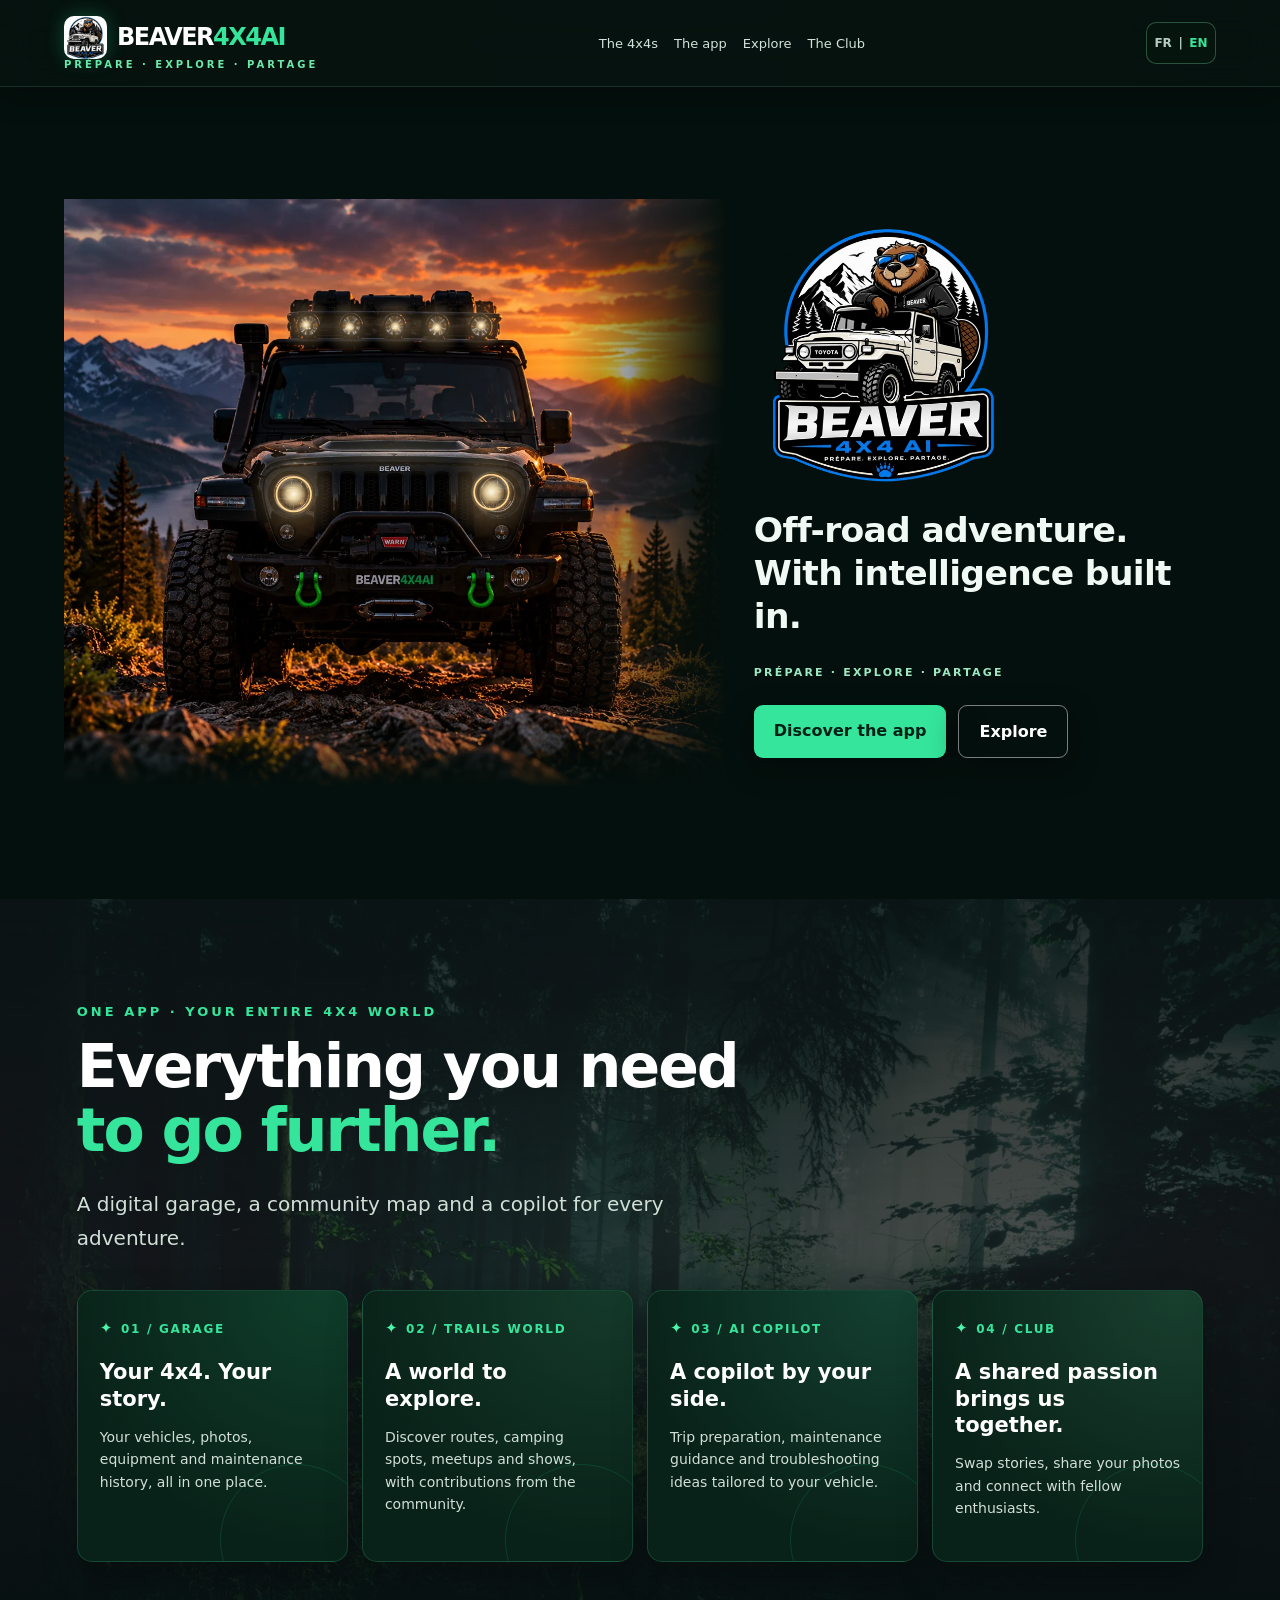
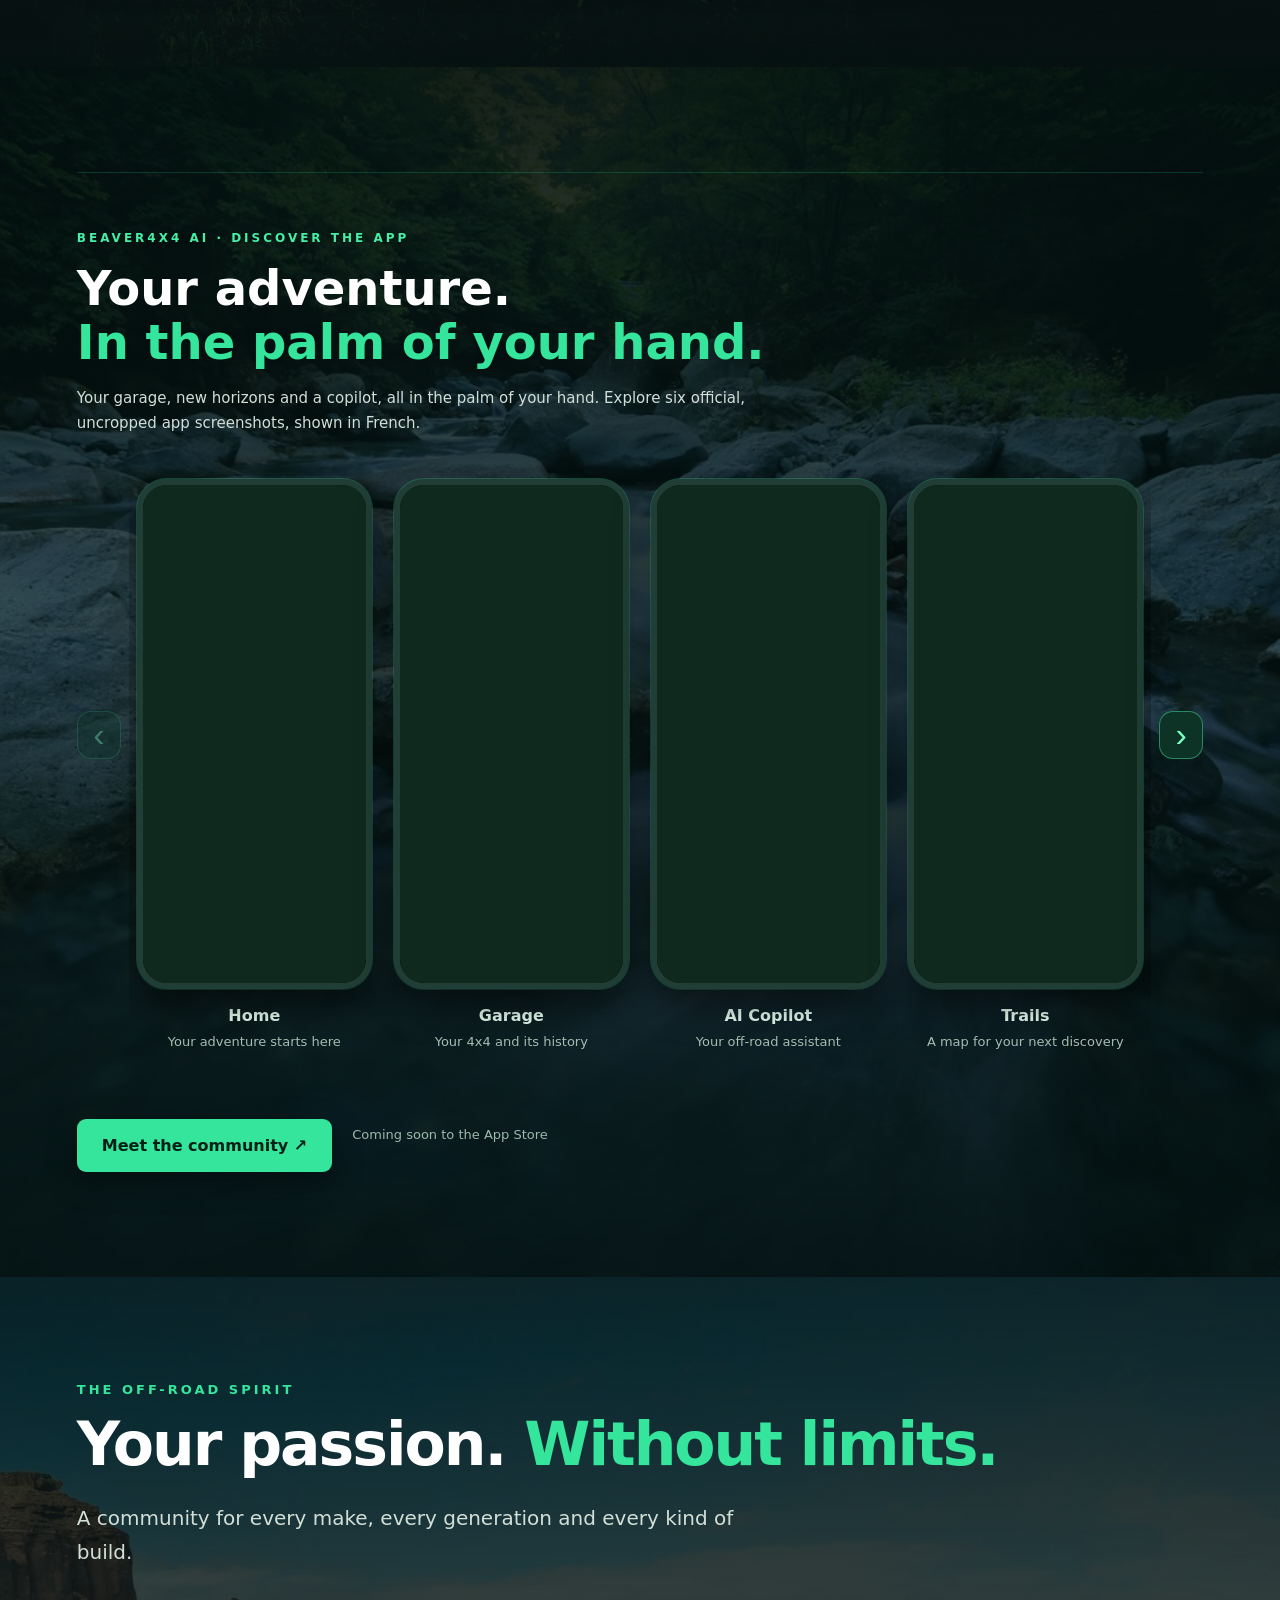
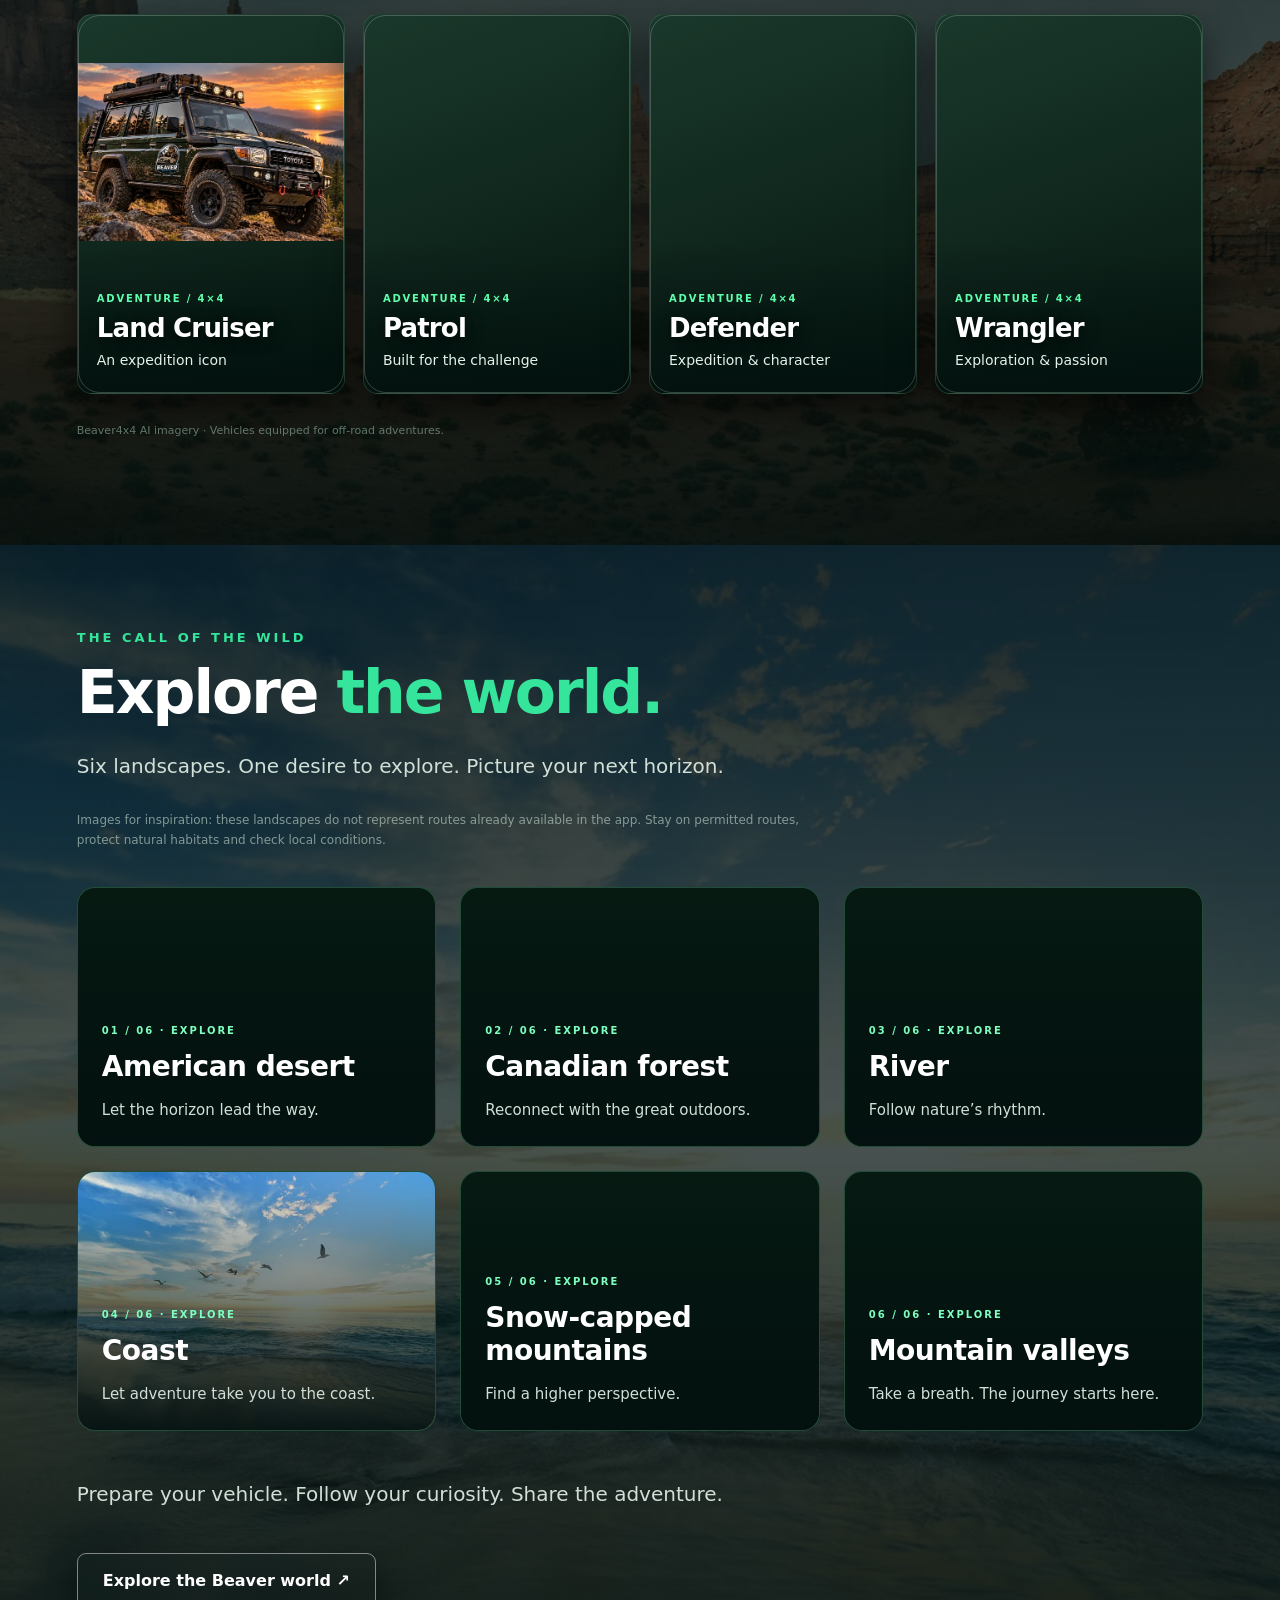
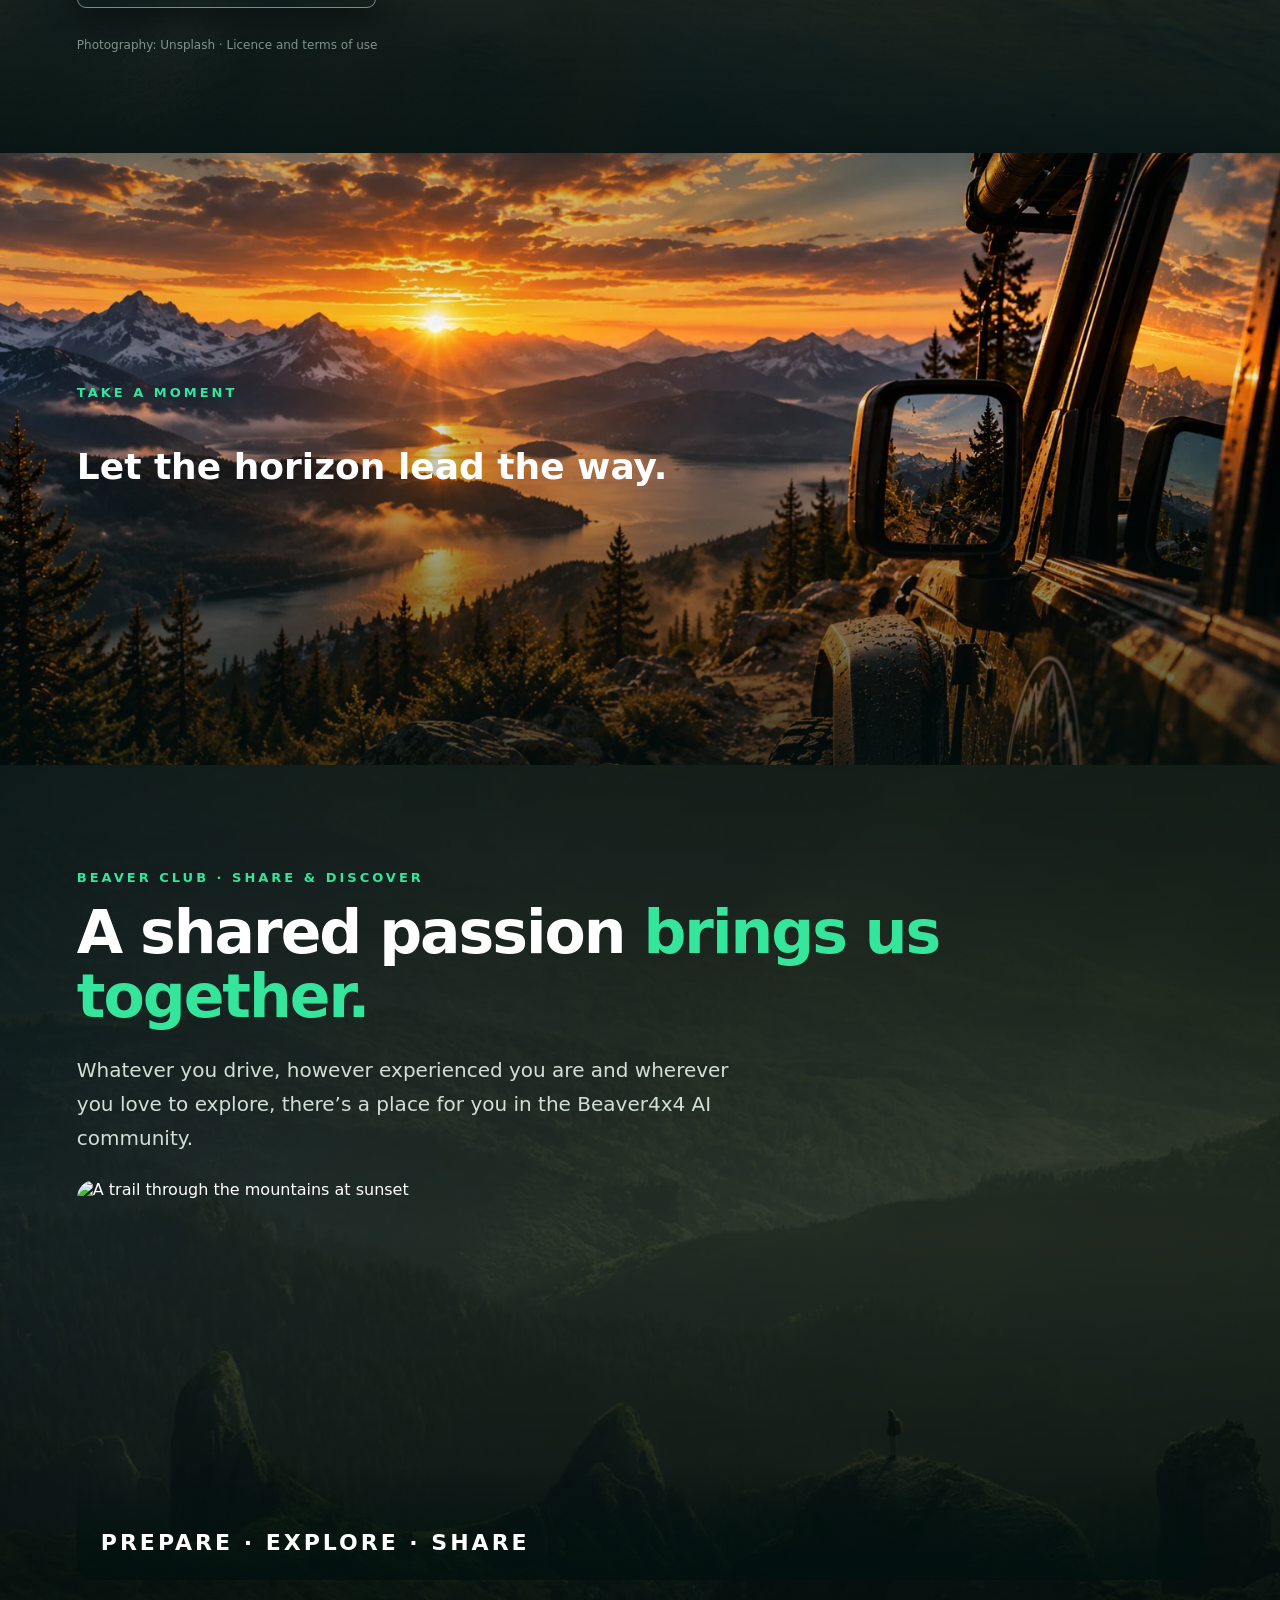
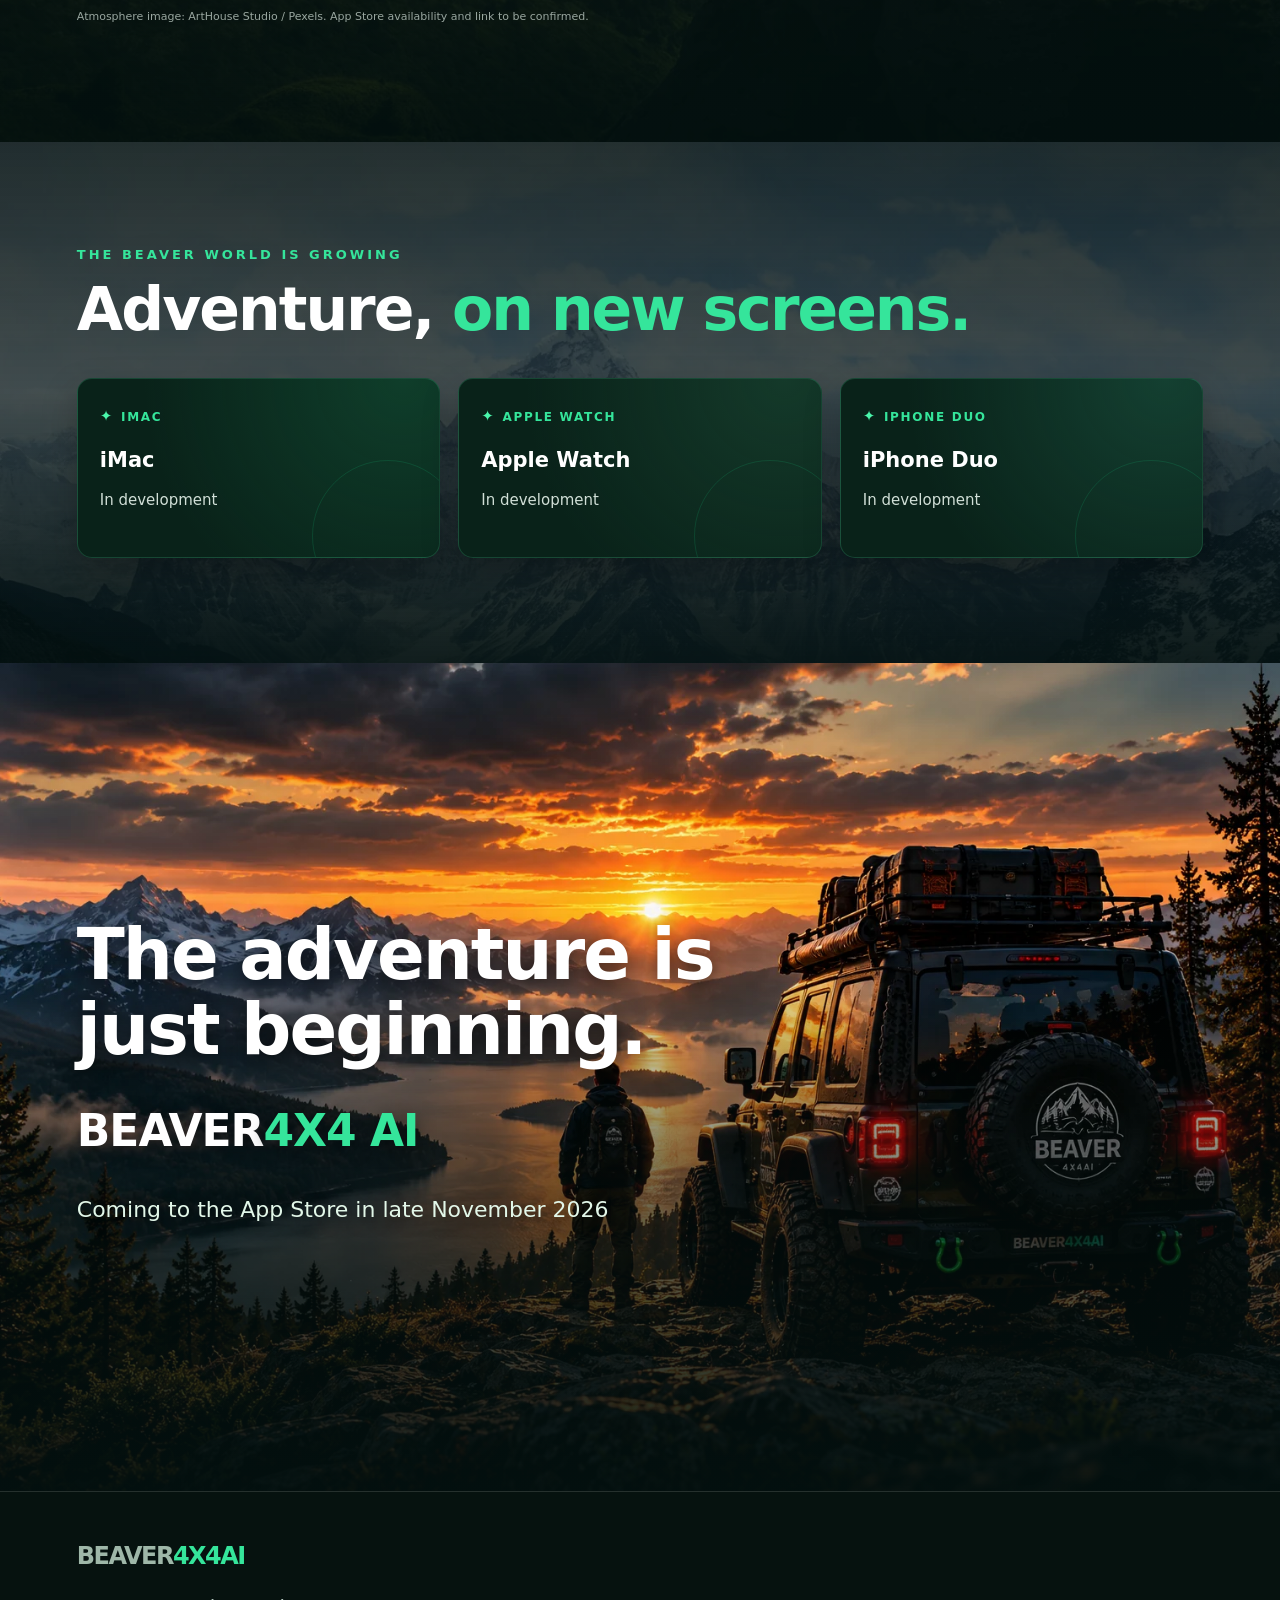
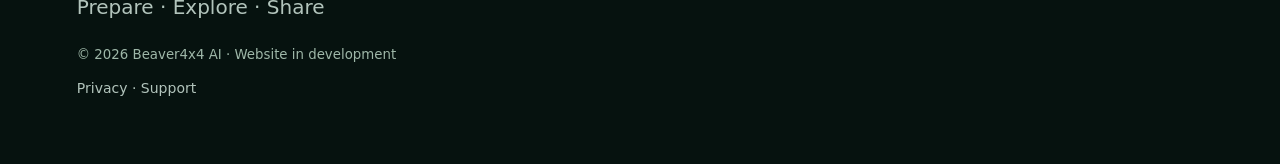
==== commit 28182eb9: "Restore dark opening before progressive headlight ignition" ====
--- a/en/index.html
+++ b/en/index.html
@@ -1,4 +1,4 @@
-<!doctype html><html lang="en"><head><script src="../language.js?v=20261024-fr-en1"></script><meta charset="utf-8"><meta name="viewport" content="width=device-width,initial-scale=1"><meta name="theme-color" content="#04150f"><title>Beaver4x4 AI — Your off-road adventure starts here</title><style>:root{color-scheme:dark;--bg:#04150f;--panel:#0b261c;--green:#18dc87;--muted:#adc1b7}*{box-sizing:border-box}html{scroll-behavior:smooth}body{margin:0;background:var(--bg);color:#fff;font-family:system-ui,-apple-system,Arial,sans-serif}header{position:sticky;top:0;z-index:10;background:#04150ff2;backdrop-filter:blur(18px);border-bottom:1px solid #ffffff24;padding:12px 5%;display:flex;align-items:center;justify-content:space-between}.logo{font-size:24px;font-weight:900;letter-spacing:-1px}.logo span,h1 em,h2 em{color:var(--green);font-style:normal}.tag{font-size:10px;letter-spacing:3px;color:#6be9a8;font-weight:700}nav{display:flex;gap:16px}a{color:inherit;text-decoration:none}nav a{font-size:13px;color:#d2e3d9}nav a:hover{color:var(--green)}.mobile-menu{display:none}.mobile-menu summary{cursor:pointer;list-style:none;border:1px solid #ffffff40;border-radius:12px;padding:10px 14px;font-weight:800;color:var(--green)}.mobile-menu summary::-webkit-details-marker{display:none}.mobile-menu .menu-links{position:absolute;right:5%;top:calc(100% - 2px);background:#092219;border:1px solid #ffffff35;border-radius:14px;padding:12px;min-width:190px;box-shadow:0 18px 35px #0008}.menu-links a{display:block;padding:13px 12px;font-size:15px}.menu-links a:hover{color:var(--green)}section[id]{scroll-margin-top:90px}.btn:hover{filter:brightness(1.1)}.btn:focus-visible,a:focus-visible,summary:focus-visible{outline:3px solid #fff;outline-offset:3px}.hero{min-height:75vh;display:flex;align-items:end;padding:90px 6% 70px;background:linear-gradient(0deg,#04150f 1%,#04150f55 65%,#04150f99),url('https://images.pexels.com/photos/6336036/pexels-photo-6336036.jpeg?auto=compress&cs=tinysrgb&w=1800') center/cover}.wrap{max-width:1150px;margin:auto}.eyebrow{color:var(--green);font-size:13px;letter-spacing:4px;font-weight:800;text-transform:uppercase}h1{font-size:clamp(46px,8vw,94px);line-height:1.02;letter-spacing:-3px;max-width:850px;margin:20px 0}h2{font-size:clamp(34px,5vw,60px);letter-spacing:-2px;line-height:1.07;margin:15px 0 25px}p{color:var(--muted);font-size:clamp(16px,2vw,20px);line-height:1.7;max-width:690px}.btn{display:inline-block;background:var(--green);color:#002016;border-radius:12px;padding:17px 25px;font-weight:800;margin-top:22px}.outline{border:1px solid #587769;background:transparent;color:#fff;margin-left:8px}section{padding:95px 6%}.alt{background:#092219}.grid{display:grid;grid-template-columns:repeat(4,1fr);gap:18px;margin-top:36px}.vehicle{min-height:315px;border:1px solid #ffffff20;border-radius:22px;overflow:hidden;background:#143326;display:flex;flex-direction:column;justify-content:end;position:relative}.vehicle img{position:absolute;inset:0;width:100%;height:100%;object-fit:cover;transition:transform .45s ease}.vehicle:hover img{transform:scale(1.06)}.vehicle:after{content:"";position:absolute;inset:0;background:linear-gradient(transparent 30%,#03120fea)}.vehicle .info{position:relative;z-index:1;padding:22px}.vehicle strong{font-size:23px}.vehicle small{display:block;color:#c5d7ce;margin-top:7px}.features{display:grid;grid-template-columns:repeat(2,1fr);gap:20px;margin-top:35px}.feature{padding:35px;border:1px solid #ffffff22;background:radial-gradient(circle at 90% 0%,#17664470,transparent 55%),#103126;border-radius:24px;transition:transform .2s,border-color .2s}.feature:hover{transform:translateY(-4px);border-color:#18dc8780}.feature b{font-size:26px}.feature p{font-size:16px}.feature .num{color:var(--green);letter-spacing:3px;font-size:13px}.photo{height:290px;border-radius:18px;overflow:hidden;margin-top:25px}.photo img{width:100%;height:100%;object-fit:cover}.notice{font-size:12px;color:#829c8d;margin-top:28px}footer{padding:50px 6%;border-top:1px solid #ffffff20;color:#9eb7a8}@media(max-width:760px){header{padding:10px 5%}.logo{font-size:21px}.tag{font-size:8px;letter-spacing:2px}nav{display:none}.mobile-menu{display:block}.grid{grid-template-columns:repeat(2,1fr)}.vehicle{min-height:245px}.features{grid-template-columns:1fr}.hero{min-height:70vh}.outline{margin-left:0}section{padding:70px 5%}}@media(max-width:400px){.grid{gap:10px}.vehicle{min-height:220px}.vehicle .info{padding:14px}.vehicle strong{font-size:19px}}.intro{position:fixed;inset:0;z-index:100;background:radial-gradient(circle at 50% 55%,#164832,#04150f 70%);display:grid;place-items:center;pointer-events:none;animation:introOut .75s ease 1.9s both}.intro-inner{text-align:center;animation:introIn 1.25s cubic-bezier(.2,.8,.2,1) both}.intro-mark{width:110px;height:110px;margin:0 auto 24px;border:2px solid #18dc87;border-radius:26px;display:grid;place-items:center;box-shadow:0 0 70px #18dc8740;transform:rotate(-7deg);font-size:50px;font-weight:1000;color:#18dc87}.intro-word{font-size:clamp(30px,7vw,60px);font-weight:900;letter-spacing:-2px}.intro-word span{color:#18dc87}.intro-sub{color:#a4e5c4;letter-spacing:4px;font-size:11px;margin-top:12px}.hero .eyebrow,.hero h1,.hero p,.hero .btn{animation:riseIn .8s both}.hero h1{animation-delay:.12s}.hero p{animation-delay:.22s}.hero .btn{animation-delay:.32s}.hero{position:relative;overflow:hidden}.hero:before{content:"";position:absolute;inset:0;background:linear-gradient(105deg,transparent 35%,#18dc870b 50%,transparent 65%);transform:translateX(-100%);animation:shine 6s ease-in-out 2.7s infinite;pointer-events:none}.terrain{position:absolute;right:5%;bottom:9%;width:180px;height:70px;opacity:.35;pointer-events:none;animation:terrainFloat 5s ease-in-out infinite}.terrain svg{width:100%;height:100%;filter:drop-shadow(0 0 12px #18dc8780)}.vehicle{isolation:isolate}.vehicle:before{content:"";position:absolute;z-index:1;inset:0;border:1px solid transparent;border-radius:22px;transition:border-color .3s}.vehicle:hover:before{border-color:#18dc87}.feature .num:before{content:"✦ ";font-size:15px}.feature{position:relative;overflow:hidden}.feature:after{content:"";position:absolute;right:-25px;bottom:-55px;width:150px;height:150px;border:1px solid #18dc8725;border-radius:50%;pointer-events:none}.scroll-cue{position:absolute;bottom:18px;left:50%;transform:translateX(-50%);font-size:12px;color:#9bd6b4;letter-spacing:2px;animation:cue 2s infinite}@keyframes introIn{from{opacity:0;transform:scale(.72)}to{opacity:1;transform:scale(1)}}@keyframes introOut{to{opacity:0;visibility:hidden}}@keyframes riseIn{from{opacity:0;transform:translateY(25px)}to{opacity:1;transform:translateY(0)}}@keyframes shine{0%,70%,100%{transform:translateX(-100%)}85%{transform:translateX(100%)}}@keyframes terrainFloat{50%{transform:translateY(-10px)}}@keyframes cue{50%{opacity:.35;transform:translate(-50%,7px)}}@media(max-width:760px){.terrain{right:4%;bottom:5%;width:110px;opacity:.2}.scroll-cue{display:none}}@media(prefers-reduced-motion:reduce){.intro{display:none}.hero .eyebrow,.hero h1,.hero p,.hero .btn,.terrain,.scroll-cue,.hero:before{animation:none!important}html{scroll-behavior:auto}} .vehicle{box-shadow:0 18px 42px #0008;transition:transform .35s,box-shadow .35s;border-color:#8bdbb42b}.vehicle:hover{transform:translateY(-6px);box-shadow:0 25px 55px #000b}.vehicle img{filter:saturate(1.22) contrast(1.12) brightness(.93);transform:scale(1.09);transition:transform .8s cubic-bezier(.2,.7,.2,1),filter .6s}.vehicle:hover img{transform:scale(1.16);filter:saturate(1.3) contrast(1.15)}.vehicle:after{background:linear-gradient(180deg,#03120f08 15%,#03120f18 40%,#03120ff0 100%)}.vehicle .info{padding:25px 20px 24px}.vehicle strong{font-size:clamp(23px,2.5vw,30px);letter-spacing:-.8px;line-height:1.1;display:block;text-shadow:0 2px 16px #000c}.vehicle small{font-size:14px;color:#e5f1e9;line-height:1.45}.vehicle .info:before{content:"EXPLORE  /  4×4";display:block;color:#5dffac;font-size:10px;letter-spacing:2.2px;font-weight:900;margin-bottom:10px}.vehicle:before{border:1px solid #ffffff35!important;pointer-events:none}.vehicle:nth-child(1) img{object-position:54% center}.vehicle:nth-child(2) img{object-position:52% center}.vehicle:nth-child(3) img{object-position:50% center}.vehicle:nth-child(4) img{object-position:55% center}@media(max-width:760px){.vehicle{min-height:290px}.vehicle .info{padding:18px 15px 20px}.vehicle strong{font-size:23px}.vehicle small{font-size:13px}.vehicle .info:before{font-size:9px;letter-spacing:1.5px}}@media(max-width:400px){.vehicle{min-height:260px}.vehicle strong{font-size:21px}}/* Beaver V7 — premium cinematic landing page */:root{--bg:#05100e;--panel:#0c211b;--green:#35e59b;--muted:#b2c4bc}body{background:#05100e;background-image:radial-gradient(ellipse at 50% 15%,#0b32261a,transparent 65%)}header{background:#06130ff0;padding:16px 5%;border-bottom:1px solid #70edb324;box-shadow:0 8px 30px #0005}.logo{letter-spacing:-1.5px}.hero{min-height:85vh;padding:125px 6% 85px;background:linear-gradient(90deg,#03100ef5 0%,#03100ecb 38%,#03100e40 85%),linear-gradient(0deg,#04150f 0%,transparent 38%),url('https://images.pexels.com/photos/163848/road-mountains-sunset-path-163848.jpeg?auto=compress&cs=tinysrgb&w=1600') center/cover}.hero .wrap{max-width:1180px}.hero h1{font-size:clamp(54px,9vw,115px);letter-spacing:-5px;line-height:1;margin:14px 0 18px;max-width:1000px;text-shadow:0 8px 35px #0009}.hero-headline{font-size:clamp(25px,3.7vw,46px);line-height:1.16;letter-spacing:-1px;margin:0 0 20px;font-weight:800;max-width:620px}.hero p{font-size:clamp(16px,2vw,19px);max-width:530px;color:#e2ebe7;line-height:1.6}.eyebrow{letter-spacing:3px}.btn{border-radius:9px;box-shadow:0 10px 30px #0006}.outline{backdrop-filter:blur(12px);border-color:#ffffff77}section{padding:105px 6%}h2{letter-spacing:-2px}.grid{gap:18px;margin-top:45px}.vehicle{min-height:380px;border-radius:15px;box-shadow:0 18px 42px #0009}.vehicle:after{background:linear-gradient(180deg,#0000 15%,#00160c08 38%,#00120ef5 100%)}.vehicle img{filter:contrast(1.13) saturate(1.18)}.vehicle .info{padding:25px}.vehicle .info:before{content:"BEAVER / EXPLORER";letter-spacing:1.8px}.vehicle strong{font-size:26px}.vehicle small{font-size:14px}.alt{background:radial-gradient(circle at 50% 0%,#0c3c2b60,transparent 65%),#061713}.features{grid-template-columns:repeat(4,1fr);gap:14px}.feature{padding:28px 22px;min-height:245px;background:linear-gradient(145deg,#0b3024,#071b16);border:1px solid #53e6a62e;border-radius:15px}.feature b{display:block;font-size:21px;line-height:1.25;margin-top:22px}.feature p{font-size:14px;line-height:1.6}.feature .num{font-size:12px}.photo{height:400px;border-radius:18px;position:relative}.photo img{filter:contrast(1.1) saturate(1.15);object-position:center}.photo:after{content:"PRÉPARE  ·  EXPLORE  ·  PARTAGE";position:absolute;inset:auto 0 0;padding:60px 24px 25px;background:linear-gradient(transparent,#02110fdc);color:#fff;font-weight:900;letter-spacing:3px;font-size:clamp(13px,2vw,22px)}.notice{font-size:11px;line-height:1.65;opacity:.72}.notice a{text-decoration:none!important}.notice a:hover{text-decoration:underline!important}footer{background:#06120f} @media(max-width:900px){.features{grid-template-columns:repeat(2,1fr)}}@media(max-width:760px){.hero{min-height:75vh;padding:100px 5% 75px;background-position:55% center}.hero h1{font-size:clamp(46px,11vw,75px);letter-spacing:-3px}.hero-headline{font-size:27px}.hero p{max-width:430px}.vehicle{min-height:310px}.features{grid-template-columns:repeat(2,1fr);gap:12px}.feature{min-height:230px;padding:22px 16px}.feature b{font-size:18px}.feature p{font-size:13px}.photo{height:280px}section{padding:78px 5%}}@media(max-width:400px){.vehicle{min-height:275px}.feature{padding:18px 14px}.hero h1{font-size:46px}.hero-headline{font-size:24px}}.hero{background:linear-gradient(90deg,#03100ef0 0%,#03100eaa 40%,#03100e22 100%),linear-gradient(0deg,#04150f 0%,transparent 45%),url('https://images.pexels.com/photos/6336036/pexels-photo-6336036.jpeg?auto=compress&cs=tinysrgb&w=1800') center 53%/cover}.vehicle img{filter:contrast(1.16) saturate(1.2);object-position:center center}.vehicle:nth-child(1) img,.vehicle:nth-child(2) img,.vehicle:nth-child(3) img,.vehicle:nth-child(4) img{object-position:center center}@media(max-width:760px){.hero{background-position:62% center}}/* V8 — adventure photography and mobile refinement */.hero{background:linear-gradient(90deg,#03100eea 0%,#03100e9c 45%,#03100e26 100%),linear-gradient(0deg,#04150f 0%,transparent 45%),url('https://images.pexels.com/photos/6336036/pexels-photo-6336036.jpeg?auto=compress&cs=tinysrgb&w=1800') center 54%/cover}.vehicle img{object-position:center center!important}.vehicle{min-height:390px}.vehicle:after{background:linear-gradient(180deg,#00100a12 10%,#00100a20 48%,#00100af7 100%)}.vehicle .info:before{content:"AVENTURE / 4×4";font-size:10px}.photo img{object-position:center 57%}.feature .num{font-weight:800;letter-spacing:1.7px}.feature .num:before{content:"✦  ";color:#4af6ab}.feature{box-shadow:0 15px 35px #0004}.feature:nth-child(1){background:radial-gradient(circle at 90% 0%,#1c754d55,transparent 70%),#092219}.feature:nth-child(2){background:radial-gradient(circle at 90% 0%,#2b684b55,transparent 70%),#092219}.feature:nth-child(3){background:radial-gradient(circle at 90% 0%,#2a7b6155,transparent 70%),#092219}.feature:nth-child(4){background:radial-gradient(circle at 90% 0%,#37795855,transparent 70%),#092219}@media(max-width:760px){.hero{background-position:57% center;min-height:68vh;padding:76px 5% 72px}.hero h1{font-size:clamp(42px,10vw,68px)}.hero-headline{font-size:clamp(23px,6vw,29px)}.hero p{font-size:16px}.hero .btn{padding:15px 18px;margin-top:14px}.grid{gap:12px}.vehicle{min-height:300px}.vehicle .info{padding:17px 14px 20px}.vehicle strong{font-size:clamp(19px,5vw,25px)}.vehicle small{font-size:12px}.vehicle .info:before{font-size:9px;letter-spacing:1px}.features{gap:12px}.feature{min-height:220px}.feature .num{font-size:11px;letter-spacing:.5px}.photo{height:280px}}@media(max-width:400px){.vehicle{min-height:270px}.hero h1{font-size:43px}.vehicle .info{padding:15px 12px}}/* V9 : cadrage complet des vrais modèles, sans découper les carrosseries */.vehicle{background:linear-gradient(155deg,#19382c 0%,#091e17 60%,#04110e 100%)}.vehicle img{inset:0 0 auto 0;width:100%;height:76%;object-fit:contain!important;object-position:center center!important;transform:none!important;filter:contrast(1.07) saturate(1.13)!important}.vehicle:hover img{transform:scale(1.025)!important}.vehicle:after{background:linear-gradient(180deg,#03120f00 25%,#03120f18 52%,#03120ff2 82%,#03120fff 100%)}.vehicle .info{padding-bottom:22px}@media(max-width:760px){.vehicle{min-height:285px}.vehicle img{height:73%}.vehicle .info{padding:14px 13px 18px}.vehicle strong{font-size:clamp(18px,4.8vw,24px)}}@media(max-width:400px){.vehicle{min-height:260px}.vehicle img{height:71%}}/* V10: uploaded official images */.brand-emblem{width:43px;height:43px;object-fit:contain;vertical-align:middle;margin-right:10px;border-radius:10px}.intro-mark{padding:0!important;overflow:hidden!important}.vehicle:nth-child(1) img,.vehicle:nth-child(4) img{object-fit:contain!important;object-position:center center!important;height:76%}@media(max-width:760px){.brand-emblem{width:33px;height:33px;margin-right:7px}.vehicle:nth-child(1) img,.vehicle:nth-child(4) img{height:73%}}/* V11 · premium off-road identity and tighter mobile layout */.intro{background:radial-gradient(circle at 50% 48%,#194a35,#03100c 72%)}.intro-mark{width:138px!important;height:138px!important;transform:none!important;border:2px solid #56f6aa55!important;border-radius:26px!important;box-shadow:0 0 0 9px #25e99c0c,0 0 70px #22e79750!important;animation:beaverBadge 1.7s cubic-bezier(.16,1,.3,1) both}.intro-mark img{width:100%;height:100%;object-fit:contain;filter:drop-shadow(0 8px 16px #0009)}.intro-inner:after{content:"";display:block;width:210px;height:4px;border-radius:5px;background:linear-gradient(90deg,transparent,#34e99c,transparent);margin:20px auto 0;animation:trailSweep 1.7s ease both}.brand-emblem{filter:drop-shadow(0 0 9px #27ef9744);transition:transform .45s ease,filter .45s ease}.logo:hover .brand-emblem{transform:rotate(-7deg) scale(1.12);filter:drop-shadow(0 0 16px #27ef9788)}@keyframes beaverBadge{0%{opacity:0;transform:translateY(28px) scale(.7) rotate(-10deg);filter:blur(8px)}55%{opacity:1;filter:blur(0)}80%{transform:translateY(-4px) scale(1.06) rotate(2deg)}100%{transform:translateY(0) scale(1) rotate(0)}}@keyframes trailSweep{from{opacity:0;transform:scaleX(.05)}to{opacity:1;transform:scaleX(1)}}#vehicules,#club{position:relative;isolation:isolate;overflow:hidden}#vehicules:before,#club:before{content:"";position:absolute;z-index:-1;pointer-events:none;width:210px;height:520px;top:5%;right:-36px;background-image:url("data:image/svg+xml,%3Csvg%20xmlns%3D%22http%3A%2F%2Fwww.w3.org%2F2000%2Fsvg%22%20width%3D%22160%22%20height%3D%22340%22%20viewBox%3D%220%200%20160%20340%22%3E%3Cg%20stroke%3D%22%236beaab%22%20stroke-width%3D%227%22%20stroke-linecap%3D%22round%22%20fill%3D%22none%22%20opacity%3D%22.9%22%3E%3Cpath%20d%3D%22M38%200V340M122%200V340%22%20stroke-width%3D%223%22%20stroke-dasharray%3D%228%2013%22%2F%3E%3Cpath%20d%3D%22M14%20-5l49%2022M97%2017l49-22%22%2F%3E%3Cpath%20d%3D%22M14%2025l49%2022M97%2047l49-22%22%2F%3E%3Cpath%20d%3D%22M14%2055l49%2022M97%2077l49-22%22%2F%3E%3Cpath%20d%3D%22M14%2085l49%2022M97%20107l49-22%22%2F%3E%3Cpath%20d%3D%22M14%20115l49%2022M97%20137l49-22%22%2F%3E%3Cpath%20d%3D%22M14%20145l49%2022M97%20167l49-22%22%2F%3E%3Cpath%20d%3D%22M14%20175l49%2022M97%20197l49-22%22%2F%3E%3Cpath%20d%3D%22M14%20205l49%2022M97%20227l49-22%22%2F%3E%3Cpath%20d%3D%22M14%20235l49%2022M97%20257l49-22%22%2F%3E%3Cpath%20d%3D%22M14%20265l49%2022M97%20287l49-22%22%2F%3E%3Cpath%20d%3D%22M14%20295l49%2022M97%20317l49-22%22%2F%3E%3Cpath%20d%3D%22M14%20325l49%2022M97%20347l49-22%22%2F%3E%3C%2Fg%3E%3C%2Fsvg%3E");background-repeat:repeat-y;background-size:140px auto;opacity:.11;transform:rotate(-22deg)}#club:before{left:-65px;right:auto;top:8%;transform:rotate(19deg);opacity:.08}.vehicle{background:linear-gradient(160deg,#1a382b,#061710)!important;display:flex;flex-direction:column;justify-content:flex-end}.vehicle img{height:76%!important;width:100%;object-fit:contain!important;object-position:center center!important}.vehicle:after{background:linear-gradient(180deg,transparent 35%,#04150f2e 58%,#03120ff8 81%,#03120f 100%)}.vehicle .info{padding:22px 19px 23px}.grid{align-items:stretch}.vehicle:hover{box-shadow:0 20px 48px #000b,0 0 0 1px #43f5a755}@media(max-width:760px){#vehicules:before{right:-90px;opacity:.07}.grid{gap:12px}.vehicle{min-height:310px!important;border-radius:19px}.vehicle img{height:74%!important}.vehicle .info{padding:17px 14px 20px}.vehicle strong{font-size:clamp(19px,5vw,25px)}.vehicle small{font-size:12px}.vehicle .info:before{font-size:9px;letter-spacing:1px}.intro-mark{width:118px!important;height:118px!important}}@media(max-width:400px){.vehicle{min-height:275px!important}.vehicle img{height:72%!important}.grid{gap:10px}.vehicle .info{padding:13px 11px 16px}.vehicle strong{font-size:19px}}@media(prefers-reduced-motion:reduce){.intro-mark,.intro-inner:after{animation:none!important}.brand-emblem{transition:none}}/* V12 — cinematic tread intro, navigation transition and app previews */.intro{overflow:hidden!important}.intro-inner{position:relative;z-index:2}.intro-tire{position:absolute;z-index:1;top:-35%;bottom:-35%;width:120px;background-image:url("data:image/svg+xml,%3Csvg%20xmlns%3D%22http%3A%2F%2Fwww.w3.org%2F2000%2Fsvg%22%20width%3D%22120%22%20height%3D%22320%22%20viewBox%3D%220%200%20120%20320%22%3E%3Cg%20fill%3D%22none%22%20stroke%3D%22%2337e99d%22%20stroke-width%3D%227%22%20stroke-linecap%3D%22round%22%3E%3Cpath%20d%3D%22M10%200l43%2019M67%2019l43-19%22%2F%3E%3Cpath%20d%3D%22M10%2032l43%2019M67%2051l43-19%22%2F%3E%3Cpath%20d%3D%22M10%2064l43%2019M67%2083l43-19%22%2F%3E%3Cpath%20d%3D%22M10%2096l43%2019M67%20115l43-19%22%2F%3E%3Cpath%20d%3D%22M10%20128l43%2019M67%20147l43-19%22%2F%3E%3Cpath%20d%3D%22M10%20160l43%2019M67%20179l43-19%22%2F%3E%3Cpath%20d%3D%22M10%20192l43%2019M67%20211l43-19%22%2F%3E%3Cpath%20d%3D%22M10%20224l43%2019M67%20243l43-19%22%2F%3E%3Cpath%20d%3D%22M10%20256l43%2019M67%20275l43-19%22%2F%3E%3Cpath%20d%3D%22M10%20288l43%2019M67%20307l43-19%22%2F%3E%3Cpath%20d%3D%22M10%20320l43%2019M67%20339l43-19%22%2F%3E%3Cpath%20d%3D%22M58%200v320M62%200v320%22%20stroke-width%3D%222%22%20stroke-dasharray%3D%228%2011%22%2F%3E%3C%2Fg%3E%3C%2Fsvg%3E");background-size:120px 320px;opacity:0;filter:drop-shadow(0 0 15px #30f1a455);pointer-events:none;animation:tireEntry 1.7s cubic-bezier(.2,.7,.2,1) both}.intro-tire-left{left:calc(50% - 235px);transform:rotate(-16deg)}.intro-tire-right{right:calc(50% - 235px);transform:rotate(16deg);animation-delay:.14s}@keyframes tireEntry{0%{opacity:0;background-position:0 -340px}32%{opacity:.18}75%{opacity:.32}100%{opacity:.10;background-position:0 150px}}.intro-mark{animation:beaverBadge 1.45s cubic-bezier(.16,1,.3,1) both!important}.intro-word{animation:logoWordReveal 1.3s .22s both}@keyframes logoWordReveal{from{opacity:0;transform:translateY(14px);filter:blur(5px)}to{opacity:1;transform:translateY(0);filter:blur(0)}}.route-transition{position:fixed;z-index:90;inset:0;pointer-events:none;opacity:0;visibility:hidden;background:linear-gradient(110deg,#04150fe8,#08271de8);transition:opacity .2s,visibility .2s}.route-transition:before,.route-transition:after{content:"";position:absolute;top:-40%;bottom:-40%;width:120px;background:url("data:image/svg+xml,%3Csvg%20xmlns%3D%22http%3A%2F%2Fwww.w3.org%2F2000%2Fsvg%22%20width%3D%22120%22%20height%3D%22320%22%20viewBox%3D%220%200%20120%20320%22%3E%3Cg%20fill%3D%22none%22%20stroke%3D%22%2337e99d%22%20stroke-width%3D%227%22%20stroke-linecap%3D%22round%22%3E%3Cpath%20d%3D%22M10%200l43%2019M67%2019l43-19%22%2F%3E%3Cpath%20d%3D%22M10%2032l43%2019M67%2051l43-19%22%2F%3E%3Cpath%20d%3D%22M10%2064l43%2019M67%2083l43-19%22%2F%3E%3Cpath%20d%3D%22M10%2096l43%2019M67%20115l43-19%22%2F%3E%3Cpath%20d%3D%22M10%20128l43%2019M67%20147l43-19%22%2F%3E%3Cpath%20d%3D%22M10%20160l43%2019M67%20179l43-19%22%2F%3E%3Cpath%20d%3D%22M10%20192l43%2019M67%20211l43-19%22%2F%3E%3Cpath%20d%3D%22M10%20224l43%2019M67%20243l43-19%22%2F%3E%3Cpath%20d%3D%22M10%20256l43%2019M67%20275l43-19%22%2F%3E%3Cpath%20d%3D%22M10%20288l43%2019M67%20307l43-19%22%2F%3E%3Cpath%20d%3D%22M10%20320l43%2019M67%20339l43-19%22%2F%3E%3Cpath%20d%3D%22M58%200v320M62%200v320%22%20stroke-width%3D%222%22%20stroke-dasharray%3D%228%2011%22%2F%3E%3C%2Fg%3E%3C%2Fsvg%3E") center / 120px 320px repeat-y;opacity:.42;filter:drop-shadow(0 0 12px #2bfaac44)}.route-transition:before{left:32%;transform:rotate(-14deg)}.route-transition:after{right:32%;transform:rotate(14deg)}.route-transition.is-active{visibility:visible;opacity:1;animation:routePass .55s ease both}@keyframes routePass{0%{opacity:0;clip-path:inset(0 100% 0 0)}35%{opacity:.86;clip-path:inset(0 0 0 0)}70%{opacity:.65}100%{opacity:0;clip-path:inset(0 0 0 100%)}}html{scroll-behavior:smooth}section[id]{scroll-margin-top:110px}.app-showcase{margin-top:75px;padding-top:54px;border-top:1px solid #2cd99133}.showcase-intro{max-width:720px;margin-bottom:30px}.showcase-kicker{color:#47eea5;font-size:12px;letter-spacing:3px;font-weight:800}.showcase-intro h3{font-size:clamp(30px,4vw,48px);line-height:1.12;margin:16px 0}.showcase-intro h3 em{color:#35e59b;font-style:normal}.showcase-intro p{font-size:15px;line-height:1.7;color:#a9c3b6}.phone-gallery{display:grid;grid-template-columns:repeat(4,minmax(0,1fr));gap:18px}.phone-item{text-align:center;min-width:0}.phone-shell{margin:auto;max-width:235px;aspect-ratio:9/18.5;border:6px solid #203e35;border-radius:34px;background:#030d0a;box-shadow:0 16px 35px #0008,0 0 0 1px #4cf4ad44;position:relative;padding:5px;overflow:hidden}.phone-notch{position:absolute;z-index:4;top:10px;left:50%;transform:translateX(-50%);width:30%;height:15px;background:#010504;border-radius:0 0 14px 14px}.phone-screen{height:100%;border-radius:25px;overflow:hidden;position:relative;background:#10291e}.phone-screen>img{width:100%;height:100%;object-fit:cover;filter:brightness(.62) saturate(.8)}.phone-overlay{position:absolute;inset:0;background:linear-gradient(0deg,#03140ef5,transparent 65%);display:flex;flex-direction:column;justify-content:end;align-items:start;text-align:left;padding:16px 11px 20px;gap:8px}.phone-overlay span{font-size:9px;color:#65ffc0;letter-spacing:1px}.phone-overlay strong{font-size:clamp(14px,1.8vw,23px);line-height:1.1}.phone-overlay small{font-size:10px;color:#c5dbd0}.phone-title{display:block;margin-top:16px;color:#e8fff3;font-size:14px}.phone-desc{display:block;color:#a7bdb2;font-size:12px;line-height:1.4;margin-top:5px}@media(max-width:760px){.phone-gallery{grid-template-columns:repeat(2,minmax(0,1fr));gap:22px 15px}.phone-shell{max-width:205px}.app-showcase{margin-top:48px;padding-top:38px}.intro-tire-left{left:4%}.intro-tire-right{right:4%}.showcase-intro p{font-size:14px}.phone-overlay{padding:12px 9px 18px}.phone-title{font-size:12px}.phone-desc{font-size:11px}}@media(prefers-reduced-motion:reduce){.intro-tire,.intro-word,.intro-mark,.route-transition{animation:none!important}.route-transition{display:none}html{scroll-behavior:auto}}/* V13 — refined vehicle photo framing and premium motion */.vehicle{min-height:380px!important;overflow:hidden;isolation:isolate}.vehicle img{position:absolute!important;top:0!important;left:0!important;width:100%!important;height:100%!important;object-fit:cover!important;object-position:center 46%!important;transform:scale(1)!important;transition:transform .8s cubic-bezier(.2,.7,.2,1),filter .6s ease!important}.vehicle:nth-child(1) img{object-position:center 51%!important}.vehicle:nth-child(2) img{object-position:center 48%!important}.vehicle:nth-child(3) img{object-position:center 54%!important}.vehicle:nth-child(4) img{object-position:center 48%!important}.vehicle:after{background:linear-gradient(180deg,#00120b00 20%,#00120b10 44%,#00120be6 84%,#00120bfa 100%)!important}.vehicle .info{position:relative;z-index:2}.vehicle:hover img{transform:scale(1.06)!important;filter:contrast(1.07) saturate(1.14)!important}.intro-mark{box-shadow:0 0 0 1px #55ffb566,0 0 25px #22e79755,0 0 90px #22e79728!important}.intro-inner{animation:introFloat 2.1s ease-in-out both}@keyframes introFloat{0%{transform:translateY(18px)}55%{transform:translateY(-5px)}100%{transform:translateY(0)}}.intro-tire{animation-duration:2.05s!important}.route-transition:before,.route-transition:after{background-size:120px 320px}.route-transition.is-active:before{animation:trackSlide .56s ease-out both}.route-transition.is-active:after{animation:trackSlide .56s .06s ease-out both}@keyframes trackSlide{from{background-position:center -260px;opacity:0}35%{opacity:.6}to{background-position:center 250px;opacity:.25}}.phone-shell{transition:transform .4s ease,box-shadow .4s ease}.phone-item:hover .phone-shell{transform:translateY(-9px) rotate(-1deg);box-shadow:0 24px 48px #000b,0 0 0 1px #4cf4ad88}.phone-screen img{object-fit:cover}.phone-item .phone-overlay{pointer-events:none}@media(max-width:760px){.vehicle{min-height:305px!important}.vehicle img{height:100%!important}.vehicle:nth-child(1) img{object-position:53% 50%!important}.vehicle:nth-child(2) img{object-position:50% 50%!important}.vehicle:nth-child(3) img{object-position:50% 50%!important}.vehicle:nth-child(4) img{object-position:50% 50%!important}.vehicle .info{padding:18px 13px 20px}.vehicle strong{font-size:clamp(19px,5vw,25px)}.phone-gallery{gap:20px 14px}}@media(max-width:400px){.vehicle{min-height:285px!important}}@media(prefers-reduced-motion:reduce){.intro-inner,.route-transition:before,.route-transition:after{animation:none!important}.vehicle img,.phone-shell{transition:none!important}}/* V14 cinematic expedition intro & real carousel architecture */.intro{overflow:hidden}.intro-inner{z-index:5!important;transform:translateY(-105px);animation:introCaption 2s ease both!important}.intro-expedition{position:absolute;inset:0;z-index:3;pointer-events:none;overflow:hidden}.expedition-car{position:absolute;bottom:7%;left:50%;width:min(88vw,710px);height:auto;transform:translateX(-50%);filter:drop-shadow(0 16px 17px #000d);animation:expeditionDrive 2.65s cubic-bezier(.16,.65,.18,1) both}.expedition-door-logo{position:absolute;z-index:2;width:clamp(22px,5vw,44px);height:clamp(22px,5vw,44px);object-fit:contain;bottom:calc(7% + min(88vw,710px)*.155);left:calc(50% - min(88vw,710px)*.065);border-radius:5px;animation:doorDrive 2.65s cubic-bezier(.16,.65,.18,1) both}.expedition-ground{position:absolute;bottom:8%;left:0;right:0;height:2px;background:linear-gradient(90deg,transparent,#50e8a770,transparent);box-shadow:0 0 24px #3eec9b66}.expedition-dust{position:absolute;bottom:7%;width:120px;height:65px;border-radius:50%;background:radial-gradient(ellipse,#b8b59a7d,transparent 70%);filter:blur(12px);animation:dustCloud 2.3s .4s ease-out both}.dust-one{left:12%}.dust-two{left:25%;animation-delay:.65s}.expedition-light{position:absolute;bottom:17%;right:0;width:55%;height:25%;background:radial-gradient(ellipse at 70% 50%,#d9d5a21e,transparent 70%);filter:blur(22px)}@keyframes expeditionDrive{0%{transform:translateX(-190%) scale(.82);opacity:0}35%{opacity:1}68%{transform:translateX(-48%) scale(1.02)}85%{transform:translateX(-50%) scale(1)}100%{transform:translateX(-50%) scale(1);opacity:1}}@keyframes doorDrive{0%{transform:translateX(-130vw);opacity:0}35%{opacity:1}68%{transform:translateX(2%)}100%{transform:translateX(0)}}@keyframes dustCloud{0%{opacity:0;transform:translateX(-70px) scale(.2)}50%{opacity:.6}100%{opacity:0;transform:translateX(-160px) scale(2.4)}}@keyframes introCaption{from{opacity:0;transform:translateY(-65px) scale(.94)}to{opacity:1;transform:translateY(-105px) scale(1)}}.intro-tire{opacity:.12}.showcase-carousel{position:relative;padding:0 42px}.showcase-track{display:flex;gap:22px;overflow-x:auto;scroll-snap-type:x mandatory;scroll-padding:12px;padding:12px 8px 26px;scrollbar-width:thin;scrollbar-color:#37d990 #092219;-webkit-overflow-scrolling:touch}.showcase-slide{flex:0 0 clamp(170px,22vw,235px);scroll-snap-align:center;text-align:center;min-width:0}.showcase-slide .phone-shell{width:100%}.showcase-arrow{position:absolute;z-index:3;top:38%;width:37px;height:48px;border-radius:14px;background:#0d3326;border:1px solid #4deda677;color:#7bffbd;font-size:34px;cursor:pointer}.showcase-arrow.prev{left:0}.showcase-arrow.next{right:0}.showcase-arrow:hover{background:#14513a}.showcase-actions{display:flex;align-items:center;flex-wrap:wrap;gap:20px;margin-top:20px}.store-soon{font-size:13px;color:#9cb9aa}.phone-screen>img{filter:brightness(.75) saturate(.9)}.showcase-slide .phone-overlay{background:linear-gradient(0deg,#03140fe8,transparent 55%)}.hero{background-attachment:fixed}.photo img{transition:transform .6s ease}.photo:hover img{transform:scale(1.025)}.scroll-visible{animation:sectionRise .75s ease both}@keyframes sectionRise{from{opacity:.3;transform:translateY(24px)}to{opacity:1;transform:translateY(0)}}@media(max-width:760px){.intro-inner{animation:introCaptionMobile 2s ease both!important}.expedition-car{bottom:13%;width:115vw}.expedition-door-logo{bottom:calc(13% + 115vw*.155);left:calc(50% - 115vw*.065)}.expedition-ground{bottom:14%}.expedition-dust{bottom:13%}@keyframes introCaptionMobile{from{opacity:0;transform:translateY(-75px) scale(.92)}to{opacity:1;transform:translateY(-145px) scale(1)}}.showcase-carousel{padding:0 23px}.showcase-track{gap:15px}.showcase-slide{flex-basis:64vw;max-width:225px}.showcase-arrow{width:27px;height:44px;font-size:25px}.hero{background-attachment:scroll}}@media(prefers-reduced-motion:reduce){.intro-expedition,.intro-inner{animation:none!important}.expedition-car{animation:none!important;transform:translateX(-50%)}.expedition-door-logo{animation:none!important}.expedition-dust{display:none}.hero{background-attachment:scroll}.scroll-visible{animation:none!important}}</style><link rel="stylesheet" href="../quality.css?v=20261024-fr-en1"><link rel="preload" as="image" href="../assets/scene-front-1536.webp" fetchpriority="high"><link rel="stylesheet" href="../language.css?v=20261024-fr-en1"><link rel="sitemap" type="application/xml" href="../sitemap.xml"><!-- seo:start -->
+<!doctype html><html lang="en"><head><script src="../language.js?v=20261024-night2"></script><meta charset="utf-8"><meta name="viewport" content="width=device-width,initial-scale=1"><meta name="theme-color" content="#04150f"><title>Beaver4x4 AI — Your off-road adventure starts here</title><style>:root{color-scheme:dark;--bg:#04150f;--panel:#0b261c;--green:#18dc87;--muted:#adc1b7}*{box-sizing:border-box}html{scroll-behavior:smooth}body{margin:0;background:var(--bg);color:#fff;font-family:system-ui,-apple-system,Arial,sans-serif}header{position:sticky;top:0;z-index:10;background:#04150ff2;backdrop-filter:blur(18px);border-bottom:1px solid #ffffff24;padding:12px 5%;display:flex;align-items:center;justify-content:space-between}.logo{font-size:24px;font-weight:900;letter-spacing:-1px}.logo span,h1 em,h2 em{color:var(--green);font-style:normal}.tag{font-size:10px;letter-spacing:3px;color:#6be9a8;font-weight:700}nav{display:flex;gap:16px}a{color:inherit;text-decoration:none}nav a{font-size:13px;color:#d2e3d9}nav a:hover{color:var(--green)}.mobile-menu{display:none}.mobile-menu summary{cursor:pointer;list-style:none;border:1px solid #ffffff40;border-radius:12px;padding:10px 14px;font-weight:800;color:var(--green)}.mobile-menu summary::-webkit-details-marker{display:none}.mobile-menu .menu-links{position:absolute;right:5%;top:calc(100% - 2px);background:#092219;border:1px solid #ffffff35;border-radius:14px;padding:12px;min-width:190px;box-shadow:0 18px 35px #0008}.menu-links a{display:block;padding:13px 12px;font-size:15px}.menu-links a:hover{color:var(--green)}section[id]{scroll-margin-top:90px}.btn:hover{filter:brightness(1.1)}.btn:focus-visible,a:focus-visible,summary:focus-visible{outline:3px solid #fff;outline-offset:3px}.hero{min-height:75vh;display:flex;align-items:end;padding:90px 6% 70px;background:linear-gradient(0deg,#04150f 1%,#04150f55 65%,#04150f99),url('https://images.pexels.com/photos/6336036/pexels-photo-6336036.jpeg?auto=compress&cs=tinysrgb&w=1800') center/cover}.wrap{max-width:1150px;margin:auto}.eyebrow{color:var(--green);font-size:13px;letter-spacing:4px;font-weight:800;text-transform:uppercase}h1{font-size:clamp(46px,8vw,94px);line-height:1.02;letter-spacing:-3px;max-width:850px;margin:20px 0}h2{font-size:clamp(34px,5vw,60px);letter-spacing:-2px;line-height:1.07;margin:15px 0 25px}p{color:var(--muted);font-size:clamp(16px,2vw,20px);line-height:1.7;max-width:690px}.btn{display:inline-block;background:var(--green);color:#002016;border-radius:12px;padding:17px 25px;font-weight:800;margin-top:22px}.outline{border:1px solid #587769;background:transparent;color:#fff;margin-left:8px}section{padding:95px 6%}.alt{background:#092219}.grid{display:grid;grid-template-columns:repeat(4,1fr);gap:18px;margin-top:36px}.vehicle{min-height:315px;border:1px solid #ffffff20;border-radius:22px;overflow:hidden;background:#143326;display:flex;flex-direction:column;justify-content:end;position:relative}.vehicle img{position:absolute;inset:0;width:100%;height:100%;object-fit:cover;transition:transform .45s ease}.vehicle:hover img{transform:scale(1.06)}.vehicle:after{content:"";position:absolute;inset:0;background:linear-gradient(transparent 30%,#03120fea)}.vehicle .info{position:relative;z-index:1;padding:22px}.vehicle strong{font-size:23px}.vehicle small{display:block;color:#c5d7ce;margin-top:7px}.features{display:grid;grid-template-columns:repeat(2,1fr);gap:20px;margin-top:35px}.feature{padding:35px;border:1px solid #ffffff22;background:radial-gradient(circle at 90% 0%,#17664470,transparent 55%),#103126;border-radius:24px;transition:transform .2s,border-color .2s}.feature:hover{transform:translateY(-4px);border-color:#18dc8780}.feature b{font-size:26px}.feature p{font-size:16px}.feature .num{color:var(--green);letter-spacing:3px;font-size:13px}.photo{height:290px;border-radius:18px;overflow:hidden;margin-top:25px}.photo img{width:100%;height:100%;object-fit:cover}.notice{font-size:12px;color:#829c8d;margin-top:28px}footer{padding:50px 6%;border-top:1px solid #ffffff20;color:#9eb7a8}@media(max-width:760px){header{padding:10px 5%}.logo{font-size:21px}.tag{font-size:8px;letter-spacing:2px}nav{display:none}.mobile-menu{display:block}.grid{grid-template-columns:repeat(2,1fr)}.vehicle{min-height:245px}.features{grid-template-columns:1fr}.hero{min-height:70vh}.outline{margin-left:0}section{padding:70px 5%}}@media(max-width:400px){.grid{gap:10px}.vehicle{min-height:220px}.vehicle .info{padding:14px}.vehicle strong{font-size:19px}}.intro{position:fixed;inset:0;z-index:100;background:radial-gradient(circle at 50% 55%,#164832,#04150f 70%);display:grid;place-items:center;pointer-events:none;animation:introOut .75s ease 1.9s both}.intro-inner{text-align:center;animation:introIn 1.25s cubic-bezier(.2,.8,.2,1) both}.intro-mark{width:110px;height:110px;margin:0 auto 24px;border:2px solid #18dc87;border-radius:26px;display:grid;place-items:center;box-shadow:0 0 70px #18dc8740;transform:rotate(-7deg);font-size:50px;font-weight:1000;color:#18dc87}.intro-word{font-size:clamp(30px,7vw,60px);font-weight:900;letter-spacing:-2px}.intro-word span{color:#18dc87}.intro-sub{color:#a4e5c4;letter-spacing:4px;font-size:11px;margin-top:12px}.hero .eyebrow,.hero h1,.hero p,.hero .btn{animation:riseIn .8s both}.hero h1{animation-delay:.12s}.hero p{animation-delay:.22s}.hero .btn{animation-delay:.32s}.hero{position:relative;overflow:hidden}.hero:before{content:"";position:absolute;inset:0;background:linear-gradient(105deg,transparent 35%,#18dc870b 50%,transparent 65%);transform:translateX(-100%);animation:shine 6s ease-in-out 2.7s infinite;pointer-events:none}.terrain{position:absolute;right:5%;bottom:9%;width:180px;height:70px;opacity:.35;pointer-events:none;animation:terrainFloat 5s ease-in-out infinite}.terrain svg{width:100%;height:100%;filter:drop-shadow(0 0 12px #18dc8780)}.vehicle{isolation:isolate}.vehicle:before{content:"";position:absolute;z-index:1;inset:0;border:1px solid transparent;border-radius:22px;transition:border-color .3s}.vehicle:hover:before{border-color:#18dc87}.feature .num:before{content:"✦ ";font-size:15px}.feature{position:relative;overflow:hidden}.feature:after{content:"";position:absolute;right:-25px;bottom:-55px;width:150px;height:150px;border:1px solid #18dc8725;border-radius:50%;pointer-events:none}.scroll-cue{position:absolute;bottom:18px;left:50%;transform:translateX(-50%);font-size:12px;color:#9bd6b4;letter-spacing:2px;animation:cue 2s infinite}@keyframes introIn{from{opacity:0;transform:scale(.72)}to{opacity:1;transform:scale(1)}}@keyframes introOut{to{opacity:0;visibility:hidden}}@keyframes riseIn{from{opacity:0;transform:translateY(25px)}to{opacity:1;transform:translateY(0)}}@keyframes shine{0%,70%,100%{transform:translateX(-100%)}85%{transform:translateX(100%)}}@keyframes terrainFloat{50%{transform:translateY(-10px)}}@keyframes cue{50%{opacity:.35;transform:translate(-50%,7px)}}@media(max-width:760px){.terrain{right:4%;bottom:5%;width:110px;opacity:.2}.scroll-cue{display:none}}@media(prefers-reduced-motion:reduce){.intro{display:none}.hero .eyebrow,.hero h1,.hero p,.hero .btn,.terrain,.scroll-cue,.hero:before{animation:none!important}html{scroll-behavior:auto}} .vehicle{box-shadow:0 18px 42px #0008;transition:transform .35s,box-shadow .35s;border-color:#8bdbb42b}.vehicle:hover{transform:translateY(-6px);box-shadow:0 25px 55px #000b}.vehicle img{filter:saturate(1.22) contrast(1.12) brightness(.93);transform:scale(1.09);transition:transform .8s cubic-bezier(.2,.7,.2,1),filter .6s}.vehicle:hover img{transform:scale(1.16);filter:saturate(1.3) contrast(1.15)}.vehicle:after{background:linear-gradient(180deg,#03120f08 15%,#03120f18 40%,#03120ff0 100%)}.vehicle .info{padding:25px 20px 24px}.vehicle strong{font-size:clamp(23px,2.5vw,30px);letter-spacing:-.8px;line-height:1.1;display:block;text-shadow:0 2px 16px #000c}.vehicle small{font-size:14px;color:#e5f1e9;line-height:1.45}.vehicle .info:before{content:"EXPLORE  /  4×4";display:block;color:#5dffac;font-size:10px;letter-spacing:2.2px;font-weight:900;margin-bottom:10px}.vehicle:before{border:1px solid #ffffff35!important;pointer-events:none}.vehicle:nth-child(1) img{object-position:54% center}.vehicle:nth-child(2) img{object-position:52% center}.vehicle:nth-child(3) img{object-position:50% center}.vehicle:nth-child(4) img{object-position:55% center}@media(max-width:760px){.vehicle{min-height:290px}.vehicle .info{padding:18px 15px 20px}.vehicle strong{font-size:23px}.vehicle small{font-size:13px}.vehicle .info:before{font-size:9px;letter-spacing:1.5px}}@media(max-width:400px){.vehicle{min-height:260px}.vehicle strong{font-size:21px}}/* Beaver V7 — premium cinematic landing page */:root{--bg:#05100e;--panel:#0c211b;--green:#35e59b;--muted:#b2c4bc}body{background:#05100e;background-image:radial-gradient(ellipse at 50% 15%,#0b32261a,transparent 65%)}header{background:#06130ff0;padding:16px 5%;border-bottom:1px solid #70edb324;box-shadow:0 8px 30px #0005}.logo{letter-spacing:-1.5px}.hero{min-height:85vh;padding:125px 6% 85px;background:linear-gradient(90deg,#03100ef5 0%,#03100ecb 38%,#03100e40 85%),linear-gradient(0deg,#04150f 0%,transparent 38%),url('https://images.pexels.com/photos/163848/road-mountains-sunset-path-163848.jpeg?auto=compress&cs=tinysrgb&w=1600') center/cover}.hero .wrap{max-width:1180px}.hero h1{font-size:clamp(54px,9vw,115px);letter-spacing:-5px;line-height:1;margin:14px 0 18px;max-width:1000px;text-shadow:0 8px 35px #0009}.hero-headline{font-size:clamp(25px,3.7vw,46px);line-height:1.16;letter-spacing:-1px;margin:0 0 20px;font-weight:800;max-width:620px}.hero p{font-size:clamp(16px,2vw,19px);max-width:530px;color:#e2ebe7;line-height:1.6}.eyebrow{letter-spacing:3px}.btn{border-radius:9px;box-shadow:0 10px 30px #0006}.outline{backdrop-filter:blur(12px);border-color:#ffffff77}section{padding:105px 6%}h2{letter-spacing:-2px}.grid{gap:18px;margin-top:45px}.vehicle{min-height:380px;border-radius:15px;box-shadow:0 18px 42px #0009}.vehicle:after{background:linear-gradient(180deg,#0000 15%,#00160c08 38%,#00120ef5 100%)}.vehicle img{filter:contrast(1.13) saturate(1.18)}.vehicle .info{padding:25px}.vehicle .info:before{content:"BEAVER / EXPLORER";letter-spacing:1.8px}.vehicle strong{font-size:26px}.vehicle small{font-size:14px}.alt{background:radial-gradient(circle at 50% 0%,#0c3c2b60,transparent 65%),#061713}.features{grid-template-columns:repeat(4,1fr);gap:14px}.feature{padding:28px 22px;min-height:245px;background:linear-gradient(145deg,#0b3024,#071b16);border:1px solid #53e6a62e;border-radius:15px}.feature b{display:block;font-size:21px;line-height:1.25;margin-top:22px}.feature p{font-size:14px;line-height:1.6}.feature .num{font-size:12px}.photo{height:400px;border-radius:18px;position:relative}.photo img{filter:contrast(1.1) saturate(1.15);object-position:center}.photo:after{content:"PRÉPARE  ·  EXPLORE  ·  PARTAGE";position:absolute;inset:auto 0 0;padding:60px 24px 25px;background:linear-gradient(transparent,#02110fdc);color:#fff;font-weight:900;letter-spacing:3px;font-size:clamp(13px,2vw,22px)}.notice{font-size:11px;line-height:1.65;opacity:.72}.notice a{text-decoration:none!important}.notice a:hover{text-decoration:underline!important}footer{background:#06120f} @media(max-width:900px){.features{grid-template-columns:repeat(2,1fr)}}@media(max-width:760px){.hero{min-height:75vh;padding:100px 5% 75px;background-position:55% center}.hero h1{font-size:clamp(46px,11vw,75px);letter-spacing:-3px}.hero-headline{font-size:27px}.hero p{max-width:430px}.vehicle{min-height:310px}.features{grid-template-columns:repeat(2,1fr);gap:12px}.feature{min-height:230px;padding:22px 16px}.feature b{font-size:18px}.feature p{font-size:13px}.photo{height:280px}section{padding:78px 5%}}@media(max-width:400px){.vehicle{min-height:275px}.feature{padding:18px 14px}.hero h1{font-size:46px}.hero-headline{font-size:24px}}.hero{background:linear-gradient(90deg,#03100ef0 0%,#03100eaa 40%,#03100e22 100%),linear-gradient(0deg,#04150f 0%,transparent 45%),url('https://images.pexels.com/photos/6336036/pexels-photo-6336036.jpeg?auto=compress&cs=tinysrgb&w=1800') center 53%/cover}.vehicle img{filter:contrast(1.16) saturate(1.2);object-position:center center}.vehicle:nth-child(1) img,.vehicle:nth-child(2) img,.vehicle:nth-child(3) img,.vehicle:nth-child(4) img{object-position:center center}@media(max-width:760px){.hero{background-position:62% center}}/* V8 — adventure photography and mobile refinement */.hero{background:linear-gradient(90deg,#03100eea 0%,#03100e9c 45%,#03100e26 100%),linear-gradient(0deg,#04150f 0%,transparent 45%),url('https://images.pexels.com/photos/6336036/pexels-photo-6336036.jpeg?auto=compress&cs=tinysrgb&w=1800') center 54%/cover}.vehicle img{object-position:center center!important}.vehicle{min-height:390px}.vehicle:after{background:linear-gradient(180deg,#00100a12 10%,#00100a20 48%,#00100af7 100%)}.vehicle .info:before{content:"AVENTURE / 4×4";font-size:10px}.photo img{object-position:center 57%}.feature .num{font-weight:800;letter-spacing:1.7px}.feature .num:before{content:"✦  ";color:#4af6ab}.feature{box-shadow:0 15px 35px #0004}.feature:nth-child(1){background:radial-gradient(circle at 90% 0%,#1c754d55,transparent 70%),#092219}.feature:nth-child(2){background:radial-gradient(circle at 90% 0%,#2b684b55,transparent 70%),#092219}.feature:nth-child(3){background:radial-gradient(circle at 90% 0%,#2a7b6155,transparent 70%),#092219}.feature:nth-child(4){background:radial-gradient(circle at 90% 0%,#37795855,transparent 70%),#092219}@media(max-width:760px){.hero{background-position:57% center;min-height:68vh;padding:76px 5% 72px}.hero h1{font-size:clamp(42px,10vw,68px)}.hero-headline{font-size:clamp(23px,6vw,29px)}.hero p{font-size:16px}.hero .btn{padding:15px 18px;margin-top:14px}.grid{gap:12px}.vehicle{min-height:300px}.vehicle .info{padding:17px 14px 20px}.vehicle strong{font-size:clamp(19px,5vw,25px)}.vehicle small{font-size:12px}.vehicle .info:before{font-size:9px;letter-spacing:1px}.features{gap:12px}.feature{min-height:220px}.feature .num{font-size:11px;letter-spacing:.5px}.photo{height:280px}}@media(max-width:400px){.vehicle{min-height:270px}.hero h1{font-size:43px}.vehicle .info{padding:15px 12px}}/* V9 : cadrage complet des vrais modèles, sans découper les carrosseries */.vehicle{background:linear-gradient(155deg,#19382c 0%,#091e17 60%,#04110e 100%)}.vehicle img{inset:0 0 auto 0;width:100%;height:76%;object-fit:contain!important;object-position:center center!important;transform:none!important;filter:contrast(1.07) saturate(1.13)!important}.vehicle:hover img{transform:scale(1.025)!important}.vehicle:after{background:linear-gradient(180deg,#03120f00 25%,#03120f18 52%,#03120ff2 82%,#03120fff 100%)}.vehicle .info{padding-bottom:22px}@media(max-width:760px){.vehicle{min-height:285px}.vehicle img{height:73%}.vehicle .info{padding:14px 13px 18px}.vehicle strong{font-size:clamp(18px,4.8vw,24px)}}@media(max-width:400px){.vehicle{min-height:260px}.vehicle img{height:71%}}/* V10: uploaded official images */.brand-emblem{width:43px;height:43px;object-fit:contain;vertical-align:middle;margin-right:10px;border-radius:10px}.intro-mark{padding:0!important;overflow:hidden!important}.vehicle:nth-child(1) img,.vehicle:nth-child(4) img{object-fit:contain!important;object-position:center center!important;height:76%}@media(max-width:760px){.brand-emblem{width:33px;height:33px;margin-right:7px}.vehicle:nth-child(1) img,.vehicle:nth-child(4) img{height:73%}}/* V11 · premium off-road identity and tighter mobile layout */.intro{background:radial-gradient(circle at 50% 48%,#194a35,#03100c 72%)}.intro-mark{width:138px!important;height:138px!important;transform:none!important;border:2px solid #56f6aa55!important;border-radius:26px!important;box-shadow:0 0 0 9px #25e99c0c,0 0 70px #22e79750!important;animation:beaverBadge 1.7s cubic-bezier(.16,1,.3,1) both}.intro-mark img{width:100%;height:100%;object-fit:contain;filter:drop-shadow(0 8px 16px #0009)}.intro-inner:after{content:"";display:block;width:210px;height:4px;border-radius:5px;background:linear-gradient(90deg,transparent,#34e99c,transparent);margin:20px auto 0;animation:trailSweep 1.7s ease both}.brand-emblem{filter:drop-shadow(0 0 9px #27ef9744);transition:transform .45s ease,filter .45s ease}.logo:hover .brand-emblem{transform:rotate(-7deg) scale(1.12);filter:drop-shadow(0 0 16px #27ef9788)}@keyframes beaverBadge{0%{opacity:0;transform:translateY(28px) scale(.7) rotate(-10deg);filter:blur(8px)}55%{opacity:1;filter:blur(0)}80%{transform:translateY(-4px) scale(1.06) rotate(2deg)}100%{transform:translateY(0) scale(1) rotate(0)}}@keyframes trailSweep{from{opacity:0;transform:scaleX(.05)}to{opacity:1;transform:scaleX(1)}}#vehicules,#club{position:relative;isolation:isolate;overflow:hidden}#vehicules:before,#club:before{content:"";position:absolute;z-index:-1;pointer-events:none;width:210px;height:520px;top:5%;right:-36px;background-image:url("data:image/svg+xml,%3Csvg%20xmlns%3D%22http%3A%2F%2Fwww.w3.org%2F2000%2Fsvg%22%20width%3D%22160%22%20height%3D%22340%22%20viewBox%3D%220%200%20160%20340%22%3E%3Cg%20stroke%3D%22%236beaab%22%20stroke-width%3D%227%22%20stroke-linecap%3D%22round%22%20fill%3D%22none%22%20opacity%3D%22.9%22%3E%3Cpath%20d%3D%22M38%200V340M122%200V340%22%20stroke-width%3D%223%22%20stroke-dasharray%3D%228%2013%22%2F%3E%3Cpath%20d%3D%22M14%20-5l49%2022M97%2017l49-22%22%2F%3E%3Cpath%20d%3D%22M14%2025l49%2022M97%2047l49-22%22%2F%3E%3Cpath%20d%3D%22M14%2055l49%2022M97%2077l49-22%22%2F%3E%3Cpath%20d%3D%22M14%2085l49%2022M97%20107l49-22%22%2F%3E%3Cpath%20d%3D%22M14%20115l49%2022M97%20137l49-22%22%2F%3E%3Cpath%20d%3D%22M14%20145l49%2022M97%20167l49-22%22%2F%3E%3Cpath%20d%3D%22M14%20175l49%2022M97%20197l49-22%22%2F%3E%3Cpath%20d%3D%22M14%20205l49%2022M97%20227l49-22%22%2F%3E%3Cpath%20d%3D%22M14%20235l49%2022M97%20257l49-22%22%2F%3E%3Cpath%20d%3D%22M14%20265l49%2022M97%20287l49-22%22%2F%3E%3Cpath%20d%3D%22M14%20295l49%2022M97%20317l49-22%22%2F%3E%3Cpath%20d%3D%22M14%20325l49%2022M97%20347l49-22%22%2F%3E%3C%2Fg%3E%3C%2Fsvg%3E");background-repeat:repeat-y;background-size:140px auto;opacity:.11;transform:rotate(-22deg)}#club:before{left:-65px;right:auto;top:8%;transform:rotate(19deg);opacity:.08}.vehicle{background:linear-gradient(160deg,#1a382b,#061710)!important;display:flex;flex-direction:column;justify-content:flex-end}.vehicle img{height:76%!important;width:100%;object-fit:contain!important;object-position:center center!important}.vehicle:after{background:linear-gradient(180deg,transparent 35%,#04150f2e 58%,#03120ff8 81%,#03120f 100%)}.vehicle .info{padding:22px 19px 23px}.grid{align-items:stretch}.vehicle:hover{box-shadow:0 20px 48px #000b,0 0 0 1px #43f5a755}@media(max-width:760px){#vehicules:before{right:-90px;opacity:.07}.grid{gap:12px}.vehicle{min-height:310px!important;border-radius:19px}.vehicle img{height:74%!important}.vehicle .info{padding:17px 14px 20px}.vehicle strong{font-size:clamp(19px,5vw,25px)}.vehicle small{font-size:12px}.vehicle .info:before{font-size:9px;letter-spacing:1px}.intro-mark{width:118px!important;height:118px!important}}@media(max-width:400px){.vehicle{min-height:275px!important}.vehicle img{height:72%!important}.grid{gap:10px}.vehicle .info{padding:13px 11px 16px}.vehicle strong{font-size:19px}}@media(prefers-reduced-motion:reduce){.intro-mark,.intro-inner:after{animation:none!important}.brand-emblem{transition:none}}/* V12 — cinematic tread intro, navigation transition and app previews */.intro{overflow:hidden!important}.intro-inner{position:relative;z-index:2}.intro-tire{position:absolute;z-index:1;top:-35%;bottom:-35%;width:120px;background-image:url("data:image/svg+xml,%3Csvg%20xmlns%3D%22http%3A%2F%2Fwww.w3.org%2F2000%2Fsvg%22%20width%3D%22120%22%20height%3D%22320%22%20viewBox%3D%220%200%20120%20320%22%3E%3Cg%20fill%3D%22none%22%20stroke%3D%22%2337e99d%22%20stroke-width%3D%227%22%20stroke-linecap%3D%22round%22%3E%3Cpath%20d%3D%22M10%200l43%2019M67%2019l43-19%22%2F%3E%3Cpath%20d%3D%22M10%2032l43%2019M67%2051l43-19%22%2F%3E%3Cpath%20d%3D%22M10%2064l43%2019M67%2083l43-19%22%2F%3E%3Cpath%20d%3D%22M10%2096l43%2019M67%20115l43-19%22%2F%3E%3Cpath%20d%3D%22M10%20128l43%2019M67%20147l43-19%22%2F%3E%3Cpath%20d%3D%22M10%20160l43%2019M67%20179l43-19%22%2F%3E%3Cpath%20d%3D%22M10%20192l43%2019M67%20211l43-19%22%2F%3E%3Cpath%20d%3D%22M10%20224l43%2019M67%20243l43-19%22%2F%3E%3Cpath%20d%3D%22M10%20256l43%2019M67%20275l43-19%22%2F%3E%3Cpath%20d%3D%22M10%20288l43%2019M67%20307l43-19%22%2F%3E%3Cpath%20d%3D%22M10%20320l43%2019M67%20339l43-19%22%2F%3E%3Cpath%20d%3D%22M58%200v320M62%200v320%22%20stroke-width%3D%222%22%20stroke-dasharray%3D%228%2011%22%2F%3E%3C%2Fg%3E%3C%2Fsvg%3E");background-size:120px 320px;opacity:0;filter:drop-shadow(0 0 15px #30f1a455);pointer-events:none;animation:tireEntry 1.7s cubic-bezier(.2,.7,.2,1) both}.intro-tire-left{left:calc(50% - 235px);transform:rotate(-16deg)}.intro-tire-right{right:calc(50% - 235px);transform:rotate(16deg);animation-delay:.14s}@keyframes tireEntry{0%{opacity:0;background-position:0 -340px}32%{opacity:.18}75%{opacity:.32}100%{opacity:.10;background-position:0 150px}}.intro-mark{animation:beaverBadge 1.45s cubic-bezier(.16,1,.3,1) both!important}.intro-word{animation:logoWordReveal 1.3s .22s both}@keyframes logoWordReveal{from{opacity:0;transform:translateY(14px);filter:blur(5px)}to{opacity:1;transform:translateY(0);filter:blur(0)}}.route-transition{position:fixed;z-index:90;inset:0;pointer-events:none;opacity:0;visibility:hidden;background:linear-gradient(110deg,#04150fe8,#08271de8);transition:opacity .2s,visibility .2s}.route-transition:before,.route-transition:after{content:"";position:absolute;top:-40%;bottom:-40%;width:120px;background:url("data:image/svg+xml,%3Csvg%20xmlns%3D%22http%3A%2F%2Fwww.w3.org%2F2000%2Fsvg%22%20width%3D%22120%22%20height%3D%22320%22%20viewBox%3D%220%200%20120%20320%22%3E%3Cg%20fill%3D%22none%22%20stroke%3D%22%2337e99d%22%20stroke-width%3D%227%22%20stroke-linecap%3D%22round%22%3E%3Cpath%20d%3D%22M10%200l43%2019M67%2019l43-19%22%2F%3E%3Cpath%20d%3D%22M10%2032l43%2019M67%2051l43-19%22%2F%3E%3Cpath%20d%3D%22M10%2064l43%2019M67%2083l43-19%22%2F%3E%3Cpath%20d%3D%22M10%2096l43%2019M67%20115l43-19%22%2F%3E%3Cpath%20d%3D%22M10%20128l43%2019M67%20147l43-19%22%2F%3E%3Cpath%20d%3D%22M10%20160l43%2019M67%20179l43-19%22%2F%3E%3Cpath%20d%3D%22M10%20192l43%2019M67%20211l43-19%22%2F%3E%3Cpath%20d%3D%22M10%20224l43%2019M67%20243l43-19%22%2F%3E%3Cpath%20d%3D%22M10%20256l43%2019M67%20275l43-19%22%2F%3E%3Cpath%20d%3D%22M10%20288l43%2019M67%20307l43-19%22%2F%3E%3Cpath%20d%3D%22M10%20320l43%2019M67%20339l43-19%22%2F%3E%3Cpath%20d%3D%22M58%200v320M62%200v320%22%20stroke-width%3D%222%22%20stroke-dasharray%3D%228%2011%22%2F%3E%3C%2Fg%3E%3C%2Fsvg%3E") center / 120px 320px repeat-y;opacity:.42;filter:drop-shadow(0 0 12px #2bfaac44)}.route-transition:before{left:32%;transform:rotate(-14deg)}.route-transition:after{right:32%;transform:rotate(14deg)}.route-transition.is-active{visibility:visible;opacity:1;animation:routePass .55s ease both}@keyframes routePass{0%{opacity:0;clip-path:inset(0 100% 0 0)}35%{opacity:.86;clip-path:inset(0 0 0 0)}70%{opacity:.65}100%{opacity:0;clip-path:inset(0 0 0 100%)}}html{scroll-behavior:smooth}section[id]{scroll-margin-top:110px}.app-showcase{margin-top:75px;padding-top:54px;border-top:1px solid #2cd99133}.showcase-intro{max-width:720px;margin-bottom:30px}.showcase-kicker{color:#47eea5;font-size:12px;letter-spacing:3px;font-weight:800}.showcase-intro h3{font-size:clamp(30px,4vw,48px);line-height:1.12;margin:16px 0}.showcase-intro h3 em{color:#35e59b;font-style:normal}.showcase-intro p{font-size:15px;line-height:1.7;color:#a9c3b6}.phone-gallery{display:grid;grid-template-columns:repeat(4,minmax(0,1fr));gap:18px}.phone-item{text-align:center;min-width:0}.phone-shell{margin:auto;max-width:235px;aspect-ratio:9/18.5;border:6px solid #203e35;border-radius:34px;background:#030d0a;box-shadow:0 16px 35px #0008,0 0 0 1px #4cf4ad44;position:relative;padding:5px;overflow:hidden}.phone-notch{position:absolute;z-index:4;top:10px;left:50%;transform:translateX(-50%);width:30%;height:15px;background:#010504;border-radius:0 0 14px 14px}.phone-screen{height:100%;border-radius:25px;overflow:hidden;position:relative;background:#10291e}.phone-screen>img{width:100%;height:100%;object-fit:cover;filter:brightness(.62) saturate(.8)}.phone-overlay{position:absolute;inset:0;background:linear-gradient(0deg,#03140ef5,transparent 65%);display:flex;flex-direction:column;justify-content:end;align-items:start;text-align:left;padding:16px 11px 20px;gap:8px}.phone-overlay span{font-size:9px;color:#65ffc0;letter-spacing:1px}.phone-overlay strong{font-size:clamp(14px,1.8vw,23px);line-height:1.1}.phone-overlay small{font-size:10px;color:#c5dbd0}.phone-title{display:block;margin-top:16px;color:#e8fff3;font-size:14px}.phone-desc{display:block;color:#a7bdb2;font-size:12px;line-height:1.4;margin-top:5px}@media(max-width:760px){.phone-gallery{grid-template-columns:repeat(2,minmax(0,1fr));gap:22px 15px}.phone-shell{max-width:205px}.app-showcase{margin-top:48px;padding-top:38px}.intro-tire-left{left:4%}.intro-tire-right{right:4%}.showcase-intro p{font-size:14px}.phone-overlay{padding:12px 9px 18px}.phone-title{font-size:12px}.phone-desc{font-size:11px}}@media(prefers-reduced-motion:reduce){.intro-tire,.intro-word,.intro-mark,.route-transition{animation:none!important}.route-transition{display:none}html{scroll-behavior:auto}}/* V13 — refined vehicle photo framing and premium motion */.vehicle{min-height:380px!important;overflow:hidden;isolation:isolate}.vehicle img{position:absolute!important;top:0!important;left:0!important;width:100%!important;height:100%!important;object-fit:cover!important;object-position:center 46%!important;transform:scale(1)!important;transition:transform .8s cubic-bezier(.2,.7,.2,1),filter .6s ease!important}.vehicle:nth-child(1) img{object-position:center 51%!important}.vehicle:nth-child(2) img{object-position:center 48%!important}.vehicle:nth-child(3) img{object-position:center 54%!important}.vehicle:nth-child(4) img{object-position:center 48%!important}.vehicle:after{background:linear-gradient(180deg,#00120b00 20%,#00120b10 44%,#00120be6 84%,#00120bfa 100%)!important}.vehicle .info{position:relative;z-index:2}.vehicle:hover img{transform:scale(1.06)!important;filter:contrast(1.07) saturate(1.14)!important}.intro-mark{box-shadow:0 0 0 1px #55ffb566,0 0 25px #22e79755,0 0 90px #22e79728!important}.intro-inner{animation:introFloat 2.1s ease-in-out both}@keyframes introFloat{0%{transform:translateY(18px)}55%{transform:translateY(-5px)}100%{transform:translateY(0)}}.intro-tire{animation-duration:2.05s!important}.route-transition:before,.route-transition:after{background-size:120px 320px}.route-transition.is-active:before{animation:trackSlide .56s ease-out both}.route-transition.is-active:after{animation:trackSlide .56s .06s ease-out both}@keyframes trackSlide{from{background-position:center -260px;opacity:0}35%{opacity:.6}to{background-position:center 250px;opacity:.25}}.phone-shell{transition:transform .4s ease,box-shadow .4s ease}.phone-item:hover .phone-shell{transform:translateY(-9px) rotate(-1deg);box-shadow:0 24px 48px #000b,0 0 0 1px #4cf4ad88}.phone-screen img{object-fit:cover}.phone-item .phone-overlay{pointer-events:none}@media(max-width:760px){.vehicle{min-height:305px!important}.vehicle img{height:100%!important}.vehicle:nth-child(1) img{object-position:53% 50%!important}.vehicle:nth-child(2) img{object-position:50% 50%!important}.vehicle:nth-child(3) img{object-position:50% 50%!important}.vehicle:nth-child(4) img{object-position:50% 50%!important}.vehicle .info{padding:18px 13px 20px}.vehicle strong{font-size:clamp(19px,5vw,25px)}.phone-gallery{gap:20px 14px}}@media(max-width:400px){.vehicle{min-height:285px!important}}@media(prefers-reduced-motion:reduce){.intro-inner,.route-transition:before,.route-transition:after{animation:none!important}.vehicle img,.phone-shell{transition:none!important}}/* V14 cinematic expedition intro & real carousel architecture */.intro{overflow:hidden}.intro-inner{z-index:5!important;transform:translateY(-105px);animation:introCaption 2s ease both!important}.intro-expedition{position:absolute;inset:0;z-index:3;pointer-events:none;overflow:hidden}.expedition-car{position:absolute;bottom:7%;left:50%;width:min(88vw,710px);height:auto;transform:translateX(-50%);filter:drop-shadow(0 16px 17px #000d);animation:expeditionDrive 2.65s cubic-bezier(.16,.65,.18,1) both}.expedition-door-logo{position:absolute;z-index:2;width:clamp(22px,5vw,44px);height:clamp(22px,5vw,44px);object-fit:contain;bottom:calc(7% + min(88vw,710px)*.155);left:calc(50% - min(88vw,710px)*.065);border-radius:5px;animation:doorDrive 2.65s cubic-bezier(.16,.65,.18,1) both}.expedition-ground{position:absolute;bottom:8%;left:0;right:0;height:2px;background:linear-gradient(90deg,transparent,#50e8a770,transparent);box-shadow:0 0 24px #3eec9b66}.expedition-dust{position:absolute;bottom:7%;width:120px;height:65px;border-radius:50%;background:radial-gradient(ellipse,#b8b59a7d,transparent 70%);filter:blur(12px);animation:dustCloud 2.3s .4s ease-out both}.dust-one{left:12%}.dust-two{left:25%;animation-delay:.65s}.expedition-light{position:absolute;bottom:17%;right:0;width:55%;height:25%;background:radial-gradient(ellipse at 70% 50%,#d9d5a21e,transparent 70%);filter:blur(22px)}@keyframes expeditionDrive{0%{transform:translateX(-190%) scale(.82);opacity:0}35%{opacity:1}68%{transform:translateX(-48%) scale(1.02)}85%{transform:translateX(-50%) scale(1)}100%{transform:translateX(-50%) scale(1);opacity:1}}@keyframes doorDrive{0%{transform:translateX(-130vw);opacity:0}35%{opacity:1}68%{transform:translateX(2%)}100%{transform:translateX(0)}}@keyframes dustCloud{0%{opacity:0;transform:translateX(-70px) scale(.2)}50%{opacity:.6}100%{opacity:0;transform:translateX(-160px) scale(2.4)}}@keyframes introCaption{from{opacity:0;transform:translateY(-65px) scale(.94)}to{opacity:1;transform:translateY(-105px) scale(1)}}.intro-tire{opacity:.12}.showcase-carousel{position:relative;padding:0 42px}.showcase-track{display:flex;gap:22px;overflow-x:auto;scroll-snap-type:x mandatory;scroll-padding:12px;padding:12px 8px 26px;scrollbar-width:thin;scrollbar-color:#37d990 #092219;-webkit-overflow-scrolling:touch}.showcase-slide{flex:0 0 clamp(170px,22vw,235px);scroll-snap-align:center;text-align:center;min-width:0}.showcase-slide .phone-shell{width:100%}.showcase-arrow{position:absolute;z-index:3;top:38%;width:37px;height:48px;border-radius:14px;background:#0d3326;border:1px solid #4deda677;color:#7bffbd;font-size:34px;cursor:pointer}.showcase-arrow.prev{left:0}.showcase-arrow.next{right:0}.showcase-arrow:hover{background:#14513a}.showcase-actions{display:flex;align-items:center;flex-wrap:wrap;gap:20px;margin-top:20px}.store-soon{font-size:13px;color:#9cb9aa}.phone-screen>img{filter:brightness(.75) saturate(.9)}.showcase-slide .phone-overlay{background:linear-gradient(0deg,#03140fe8,transparent 55%)}.hero{background-attachment:fixed}.photo img{transition:transform .6s ease}.photo:hover img{transform:scale(1.025)}.scroll-visible{animation:sectionRise .75s ease both}@keyframes sectionRise{from{opacity:.3;transform:translateY(24px)}to{opacity:1;transform:translateY(0)}}@media(max-width:760px){.intro-inner{animation:introCaptionMobile 2s ease both!important}.expedition-car{bottom:13%;width:115vw}.expedition-door-logo{bottom:calc(13% + 115vw*.155);left:calc(50% - 115vw*.065)}.expedition-ground{bottom:14%}.expedition-dust{bottom:13%}@keyframes introCaptionMobile{from{opacity:0;transform:translateY(-75px) scale(.92)}to{opacity:1;transform:translateY(-145px) scale(1)}}.showcase-carousel{padding:0 23px}.showcase-track{gap:15px}.showcase-slide{flex-basis:64vw;max-width:225px}.showcase-arrow{width:27px;height:44px;font-size:25px}.hero{background-attachment:scroll}}@media(prefers-reduced-motion:reduce){.intro-expedition,.intro-inner{animation:none!important}.expedition-car{animation:none!important;transform:translateX(-50%)}.expedition-door-logo{animation:none!important}.expedition-dust{display:none}.hero{background-attachment:scroll}.scroll-visible{animation:none!important}}</style><link rel="stylesheet" href="../quality.css?v=20261024-night2"><link rel="preload" as="image" href="../assets/scene-front-1536.webp" fetchpriority="high"><link rel="stylesheet" href="../language.css?v=20261024-night2"><link rel="sitemap" type="application/xml" href="../sitemap.xml"><script>document.documentElement.classList.add("js-ignition")</script><!-- seo:start -->
 <meta name="description" content="Discover Beaver4x4 AI: a digital garage, AI copilot, Trails and a community to help you prepare, explore and share your off-road adventures.">
 <link rel="canonical" href="https://michelpalmer256-afk.github.io/beaver4x4ai/en/">
 <link rel="alternate" hreflang="fr" href="https://michelpalmer256-afk.github.io/beaver4x4ai/">
@@ -10,9 +10,9 @@
 <meta property="og:url" content="https://michelpalmer256-afk.github.io/beaver4x4ai/en/">
 <meta property="og:locale" content="en_US">
 <meta property="og:locale:alternate" content="fr_FR">
-<!-- seo:end --></head><body><header><div><div class="logo"><img src="../assets/beaver-logo.webp" alt="" class="brand-emblem">BEAVER<span>4X4AI</span></div><div class="tag" lang="fr">PRÉPARE · EXPLORE · PARTAGE</div></div><nav><a href="#vehicules">The 4x4s</a><a href="#fonctionnalites">The app</a><a href="#explore">Explore</a><a href="#club">The Club</a></nav><div class="language-switch" role="group" aria-label="Site language"><a href="https://michelpalmer256-afk.github.io/beaver4x4ai/?lang=fr" data-language="fr" lang="fr" hreflang="fr" aria-label="Français">FR</a><span aria-hidden="true">|</span><a href="https://michelpalmer256-afk.github.io/beaver4x4ai/en/" data-language="en" lang="en" hreflang="en" aria-label="English" aria-current="page">EN</a></div><details class="mobile-menu"><summary aria-label="Open the navigation menu">☰ <span class="menu-word">Menu</span></summary><div class="menu-links"><a href="#vehicules">The 4x4s</a><a href="#fonctionnalites">The app</a><a href="#explore">Explore</a><a href="#club">The Club</a></div></details></header><div class="route-transition" aria-hidden="true"></div><main><section class="welcome-hero" id="accueil" aria-labelledby="welcome-title"><div class="welcome-art" role="img" aria-label="Front view of a Jeep at sunset, with lights gradually switching on"><div class="ignition-stage"><svg viewBox="0 0 1152 1024" xmlns="http://www.w3.org/2000/svg" aria-hidden="true"><image href="../assets/scene-front-1536.webp" width="1536" height="1024"/></svg><div class="ignition-layer ignition-rings" aria-hidden="true"><svg viewBox="0 0 1152 1024" xmlns="http://www.w3.org/2000/svg" aria-hidden="true"><defs><radialGradient id="lamp-glow-rings"><stop stop-color="#fff9df" stop-opacity=".8"/><stop offset=".25" stop-color="#ffd894" stop-opacity=".32"/><stop offset="1" stop-color="#ffc27a" stop-opacity="0"/></radialgradient><radialGradient id="lamp-core-rings"><stop stop-color="#fff9e6" stop-opacity=".95"/><stop offset=".48" stop-color="#ffe6ae" stop-opacity=".65"/><stop offset="1" stop-color="#ffd290" stop-opacity="0"/></radialgradient><radialGradient id="bonnet-reflection-rings"><stop stop-color="#ffdc9e" stop-opacity=".2"/><stop offset="1" stop-color="#ffdc9e" stop-opacity="0"/></radialgradient></defs><circle cx="400" cy="514" r="30" fill="none" stroke="#ffcb87" stroke-width="10" opacity=".16"/><circle cx="744" cy="510" r="30" fill="none" stroke="#ffcb87" stroke-width="10" opacity=".16"/><g fill="none" stroke="#ffda96" stroke-width="3"><circle cx="400" cy="514" r="30"/><circle cx="744" cy="510" r="30"/></g></svg></div><div class="ignition-layer ignition-headlights" aria-hidden="true"><svg viewBox="0 0 1152 1024" xmlns="http://www.w3.org/2000/svg" aria-hidden="true"><defs><radialGradient id="lamp-glow-headlights"><stop stop-color="#fff9df" stop-opacity=".8"/><stop offset=".25" stop-color="#ffd894" stop-opacity=".32"/><stop offset="1" stop-color="#ffc27a" stop-opacity="0"/></radialgradient><radialGradient id="lamp-core-headlights"><stop stop-color="#fff9e6" stop-opacity=".95"/><stop offset=".48" stop-color="#ffe6ae" stop-opacity=".65"/><stop offset="1" stop-color="#ffd290" stop-opacity="0"/></radialgradient><radialGradient id="bonnet-reflection-headlights"><stop stop-color="#ffdc9e" stop-opacity=".2"/><stop offset="1" stop-color="#ffdc9e" stop-opacity="0"/></radialgradient></defs><g><ellipse cx="572" cy="443" rx="240" ry="42" fill="url(#bonnet-reflection-headlights)"/><circle class="lamp-halo" cx="400" cy="514" r="83" fill="url(#lamp-glow-headlights)"/><circle cx="400" cy="514" r="23" fill="url(#lamp-core-headlights)"/><circle class="lamp-halo" cx="744" cy="510" r="83" fill="url(#lamp-glow-headlights)"/><circle cx="744" cy="510" r="23" fill="url(#lamp-core-headlights)"/></g></svg></div><div class="ignition-layer ignition-roof" aria-hidden="true"><svg viewBox="0 0 1152 1024" xmlns="http://www.w3.org/2000/svg" aria-hidden="true"><defs><radialGradient id="lamp-glow-roof"><stop stop-color="#fff9df" stop-opacity=".8"/><stop offset=".25" stop-color="#ffd894" stop-opacity=".32"/><stop offset="1" stop-color="#ffc27a" stop-opacity="0"/></radialgradient><radialGradient id="lamp-core-roof"><stop stop-color="#fff9e6" stop-opacity=".95"/><stop offset=".48" stop-color="#ffe6ae" stop-opacity=".65"/><stop offset="1" stop-color="#ffd290" stop-opacity="0"/></radialgradient><radialGradient id="bonnet-reflection-roof"><stop stop-color="#ffdc9e" stop-opacity=".2"/><stop offset="1" stop-color="#ffdc9e" stop-opacity="0"/></radialgradient></defs><g><circle cx="421" cy="219" r="48" fill="url(#lamp-glow-roof)"/><circle cx="421" cy="219" r="9" fill="url(#lamp-core-roof)"/><circle cx="497" cy="223" r="48" fill="url(#lamp-glow-roof)"/><circle cx="497" cy="223" r="9" fill="url(#lamp-core-roof)"/><circle cx="577" cy="222" r="48" fill="url(#lamp-glow-roof)"/><circle cx="577" cy="222" r="9" fill="url(#lamp-core-roof)"/><circle cx="649" cy="224" r="48" fill="url(#lamp-glow-roof)"/><circle cx="649" cy="224" r="9" fill="url(#lamp-core-roof)"/><circle cx="726" cy="220" r="48" fill="url(#lamp-glow-roof)"/><circle cx="726" cy="220" r="9" fill="url(#lamp-core-roof)"/></g></svg></div></div></div><div class="welcome-copy"><h1 id="welcome-title" class="welcome-title"><img class="welcome-logo" src="../assets/beaver-logo-welcome-transparent.webp" alt="Beaver4x4 AI — official logo featuring the beaver and 4x4" width="512" height="512" decoding="async" fetchpriority="high"></h1><p class="welcome-headline">Off-road adventure.<br>With intelligence built in.</p><p class="welcome-motto" lang="fr">PRÉPARE · EXPLORE · PARTAGE</p><div class="welcome-actions"><a class="btn" href="#fonctionnalites">Discover the app</a><a class="btn outline" href="#explore">Explore</a></div></div></section><section class="landscape-section alt" id="fonctionnalites"><div class="section-landscape" aria-hidden="true"><img src="../assets/explore-foret-1440.webp" srcset="../assets/explore-foret-720.webp 720w, ../assets/explore-foret-1440.webp 1440w, ../assets/explore-foret-1920.webp 1920w" sizes="100vw" alt="" loading="lazy" decoding="async"></div><div class="wrap"><div class="eyebrow">ONE APP · YOUR ENTIRE 4X4 WORLD</div><h2>Everything you need<br><em>to go further.</em></h2><p>A digital garage, a community map and a copilot for every adventure.</p><div class="features"><article class="feature"><div class="num">01 / GARAGE</div><b>Your 4x4. Your story.</b><p>Your vehicles, photos, equipment and maintenance history, all in one place.</p></article><article class="feature"><div class="num">02 / TRAILS WORLD</div><b>A world to explore.</b><p>Discover routes, camping spots, meetups and shows, with contributions from the community.</p></article><article class="feature"><div class="num">03 / AI COPILOT</div><b>A copilot by your side.</b><p>Trip preparation, maintenance guidance and troubleshooting ideas tailored to your vehicle.</p></article><article class="feature"><div class="num">04 / CLUB</div><b>A shared passion brings us together.</b><p>Swap stories, share your photos and connect with fellow enthusiasts.</p></article></div></div></section><section id="application" class="landscape-section"><div class="section-landscape" aria-hidden="true"><img src="../assets/explore-riviere-1440.webp" srcset="../assets/explore-riviere-720.webp 720w, ../assets/explore-riviere-1440.webp 1440w, ../assets/explore-riviere-1920.webp 1920w" sizes="100vw" alt="" loading="lazy" decoding="async"></div><div class="wrap"><div class="app-showcase" aria-label="Discover the Beaver4x4 AI app"><div class="showcase-intro"><span class="showcase-kicker">BEAVER4X4 AI · DISCOVER THE APP</span><h3>Your adventure.<br><em>In the palm of your hand.</em></h3><p>Your garage, new horizons and a copilot, all in the palm of your hand. Explore six official, uncropped app screenshots, shown in French.</p></div><div class="showcase-carousel" role="region" aria-roledescription="carousel" aria-label="App previews"><button class="showcase-arrow prev" type="button" aria-label="Previous preview">‹</button><div class="showcase-track" tabindex="0"><article class="showcase-slide is-capture"><div class="phone-shell"><div class="phone-screen"><img src="../assets/app-officiel-accueil.webp" alt="Official Beaver4x4 AI screenshot — Home" width="660" height="1434" loading="lazy" decoding="async"></div></div><strong class="phone-title">Home</strong><span class="phone-desc">Your adventure starts here</span></article><article class="showcase-slide is-capture"><div class="phone-shell"><div class="phone-screen"><img src="../assets/app-officiel-garage.webp" alt="Official Beaver4x4 AI screenshot — Garage" width="660" height="1434" loading="lazy" decoding="async"></div></div><strong class="phone-title">Garage</strong><span class="phone-desc">Your 4x4 and its history</span></article><article class="showcase-slide is-capture"><div class="phone-shell"><div class="phone-screen"><img src="../assets/app-officiel-copilote.webp" alt="Official Beaver4x4 AI screenshot — AI Copilot" width="660" height="1434" loading="lazy" decoding="async"></div></div><strong class="phone-title">AI Copilot</strong><span class="phone-desc">Your off-road assistant</span></article><article class="showcase-slide is-capture"><div class="phone-shell"><div class="phone-screen"><img src="../assets/app-officiel-trails.webp" alt="Official Beaver4x4 AI screenshot — Trails" width="660" height="1434" loading="lazy" decoding="async"></div></div><strong class="phone-title">Trails</strong><span class="phone-desc">A map for your next discovery</span></article><article class="showcase-slide is-capture"><div class="phone-shell"><div class="phone-screen"><img src="../assets/app-officiel-club.webp" alt="Official Beaver4x4 AI screenshot — Club" width="660" height="1434" loading="lazy" decoding="async"></div></div><strong class="phone-title">Club</strong><span class="phone-desc">Share your passion</span></article><article class="showcase-slide is-capture"><div class="phone-shell"><div class="phone-screen"><img src="../assets/app-officiel-profil.webp" alt="Official Beaver4x4 AI screenshot — Profile" width="660" height="1434" loading="lazy" decoding="async"></div></div><strong class="phone-title">Profile</strong><span class="phone-desc">Your Beaver world, all in one place</span></article></div><button class="showcase-arrow next" type="button" aria-label="Next preview">›</button></div><div class="showcase-actions"><a class="btn" href="#club">Meet the community ↗</a><span class="store-soon">Coming soon to the App Store</span></div></div></div></section><section id="vehicules" class="landscape-section"><div class="section-landscape" aria-hidden="true"><img src="../assets/explore-desert-1440.webp" srcset="../assets/explore-desert-720.webp 720w, ../assets/explore-desert-1440.webp 1440w, ../assets/explore-desert-1920.webp 1920w" sizes="100vw" alt="" loading="lazy" decoding="async"></div><div class="wrap"><div class="eyebrow">THE OFF-ROAD SPIRIT</div><h2>Your passion. <em>Without limits.</em></h2><p>A community for every make, every generation and every kind of build.</p><div class="grid beaver-vehicle-gallery"><article class="vehicle"><img src="../assets/beaver-land-cruiser-960.webp" srcset="../assets/beaver-land-cruiser-640.webp 640w, ../assets/beaver-land-cruiser-960.webp 960w" sizes="(max-width:760px) 45vw, (max-width:1300px) 22vw, 274px" width="960" height="640" alt="Toyota Land Cruiser 70 Series equipped for Beaver4x4 AI adventures" loading="lazy" decoding="async"><div class="info"><strong>Land Cruiser</strong><small>An expedition icon</small></div></article><article class="vehicle"><img src="../assets/beaver-patrol-960.webp" srcset="../assets/beaver-patrol-640.webp 640w, ../assets/beaver-patrol-960.webp 960w" sizes="(max-width:760px) 45vw, (max-width:1300px) 22vw, 274px" width="960" height="640" alt="Nissan Patrol equipped for Beaver4x4 AI adventures" loading="lazy" decoding="async"><div class="info"><strong>Patrol</strong><small>Built for the challenge</small></div></article><article class="vehicle"><img src="../assets/beaver-defender-960.webp" srcset="../assets/beaver-defender-640.webp 640w, ../assets/beaver-defender-960.webp 960w" sizes="(max-width:760px) 45vw, (max-width:1300px) 22vw, 274px" width="960" height="640" alt="Land Rover Defender 110 equipped for Beaver4x4 AI adventures" loading="lazy" decoding="async"><div class="info"><strong>Defender</strong><small>Expedition &amp; character</small></div></article><article class="vehicle"><img src="../assets/beaver-wrangler-960.webp" srcset="../assets/beaver-wrangler-640.webp 640w, ../assets/beaver-wrangler-960.webp 960w" sizes="(max-width:760px) 45vw, (max-width:1300px) 22vw, 274px" width="960" height="640" alt="Jeep Wrangler Rubicon equipped for Beaver4x4 AI adventures" loading="lazy" decoding="async"><div class="info"><strong>Wrangler</strong><small>Exploration &amp; passion</small></div></article></div><div class="notice">Beaver4x4 AI imagery · Vehicles equipped for off-road adventures.</div></div></section><section id="explore" class="landscape-section explore-world" aria-labelledby="explore-title"><div class="section-landscape" aria-hidden="true"><img src="../assets/explore-mer-1440.webp" srcset="../assets/explore-mer-720.webp 720w, ../assets/explore-mer-1440.webp 1440w, ../assets/explore-mer-1920.webp 1920w" sizes="100vw" alt="" loading="lazy" decoding="async"></div>
+<!-- seo:end --></head><body><header><div><div class="logo"><img src="../assets/beaver-logo.webp" alt="" class="brand-emblem">BEAVER<span>4X4AI</span></div><div class="tag" lang="fr">PRÉPARE · EXPLORE · PARTAGE</div></div><nav><a href="#vehicules">The 4x4s</a><a href="#fonctionnalites">The app</a><a href="#explore">Explore</a><a href="#club">The Club</a></nav><div class="language-switch" role="group" aria-label="Site language"><a href="https://michelpalmer256-afk.github.io/beaver4x4ai/?lang=fr" data-language="fr" lang="fr" hreflang="fr" aria-label="Français">FR</a><span aria-hidden="true">|</span><a href="https://michelpalmer256-afk.github.io/beaver4x4ai/en/" data-language="en" lang="en" hreflang="en" aria-label="English" aria-current="page">EN</a></div><details class="mobile-menu"><summary aria-label="Open the navigation menu">☰ <span class="menu-word">Menu</span></summary><div class="menu-links"><a href="#vehicules">The 4x4s</a><a href="#fonctionnalites">The app</a><a href="#explore">Explore</a><a href="#club">The Club</a></div></details></header><div class="route-transition" aria-hidden="true"></div><main><section class="welcome-hero" id="accueil" aria-labelledby="welcome-title"><div class="welcome-art" role="img" aria-label="Front view of a Jeep at sunset, with lights gradually switching on"><div class="ignition-stage"><svg viewBox="0 0 1152 1024" xmlns="http://www.w3.org/2000/svg" aria-hidden="true"><image href="../assets/scene-front-1536.webp" width="1536" height="1024"/></svg><div class="ignition-night" aria-hidden="true"></div><div class="ignition-layer ignition-rings" aria-hidden="true"><svg viewBox="0 0 1152 1024" xmlns="http://www.w3.org/2000/svg" aria-hidden="true"><defs><radialGradient id="lamp-glow-rings"><stop stop-color="#fff9df" stop-opacity=".8"/><stop offset=".25" stop-color="#ffd894" stop-opacity=".32"/><stop offset="1" stop-color="#ffc27a" stop-opacity="0"/></radialgradient><radialGradient id="lamp-core-rings"><stop stop-color="#fff9e6" stop-opacity=".95"/><stop offset=".48" stop-color="#ffe6ae" stop-opacity=".65"/><stop offset="1" stop-color="#ffd290" stop-opacity="0"/></radialgradient><radialGradient id="bonnet-reflection-rings"><stop stop-color="#ffdc9e" stop-opacity=".2"/><stop offset="1" stop-color="#ffdc9e" stop-opacity="0"/></radialgradient></defs><circle cx="400" cy="514" r="30" fill="none" stroke="#ffcb87" stroke-width="10" opacity=".16"/><circle cx="744" cy="510" r="30" fill="none" stroke="#ffcb87" stroke-width="10" opacity=".16"/><g fill="none" stroke="#ffda96" stroke-width="3"><circle cx="400" cy="514" r="30"/><circle cx="744" cy="510" r="30"/></g></svg></div><div class="ignition-layer ignition-headlights" aria-hidden="true"><svg viewBox="0 0 1152 1024" xmlns="http://www.w3.org/2000/svg" aria-hidden="true"><defs><radialGradient id="lamp-glow-headlights"><stop stop-color="#fff9df" stop-opacity=".8"/><stop offset=".25" stop-color="#ffd894" stop-opacity=".32"/><stop offset="1" stop-color="#ffc27a" stop-opacity="0"/></radialgradient><radialGradient id="lamp-core-headlights"><stop stop-color="#fff9e6" stop-opacity=".95"/><stop offset=".48" stop-color="#ffe6ae" stop-opacity=".65"/><stop offset="1" stop-color="#ffd290" stop-opacity="0"/></radialgradient><radialGradient id="bonnet-reflection-headlights"><stop stop-color="#ffdc9e" stop-opacity=".2"/><stop offset="1" stop-color="#ffdc9e" stop-opacity="0"/></radialgradient></defs><g><ellipse cx="572" cy="443" rx="240" ry="42" fill="url(#bonnet-reflection-headlights)"/><circle class="lamp-halo" cx="400" cy="514" r="83" fill="url(#lamp-glow-headlights)"/><circle cx="400" cy="514" r="23" fill="url(#lamp-core-headlights)"/><circle class="lamp-halo" cx="744" cy="510" r="83" fill="url(#lamp-glow-headlights)"/><circle cx="744" cy="510" r="23" fill="url(#lamp-core-headlights)"/></g></svg></div><div class="ignition-layer ignition-roof" aria-hidden="true"><svg viewBox="0 0 1152 1024" xmlns="http://www.w3.org/2000/svg" aria-hidden="true"><defs><radialGradient id="lamp-glow-roof"><stop stop-color="#fff9df" stop-opacity=".8"/><stop offset=".25" stop-color="#ffd894" stop-opacity=".32"/><stop offset="1" stop-color="#ffc27a" stop-opacity="0"/></radialgradient><radialGradient id="lamp-core-roof"><stop stop-color="#fff9e6" stop-opacity=".95"/><stop offset=".48" stop-color="#ffe6ae" stop-opacity=".65"/><stop offset="1" stop-color="#ffd290" stop-opacity="0"/></radialgradient><radialGradient id="bonnet-reflection-roof"><stop stop-color="#ffdc9e" stop-opacity=".2"/><stop offset="1" stop-color="#ffdc9e" stop-opacity="0"/></radialgradient></defs><g><circle cx="421" cy="219" r="48" fill="url(#lamp-glow-roof)"/><circle cx="421" cy="219" r="9" fill="url(#lamp-core-roof)"/><circle cx="497" cy="223" r="48" fill="url(#lamp-glow-roof)"/><circle cx="497" cy="223" r="9" fill="url(#lamp-core-roof)"/><circle cx="577" cy="222" r="48" fill="url(#lamp-glow-roof)"/><circle cx="577" cy="222" r="9" fill="url(#lamp-core-roof)"/><circle cx="649" cy="224" r="48" fill="url(#lamp-glow-roof)"/><circle cx="649" cy="224" r="9" fill="url(#lamp-core-roof)"/><circle cx="726" cy="220" r="48" fill="url(#lamp-glow-roof)"/><circle cx="726" cy="220" r="9" fill="url(#lamp-core-roof)"/></g></svg></div></div></div><div class="welcome-copy"><h1 id="welcome-title" class="welcome-title"><img class="welcome-logo" src="../assets/beaver-logo-welcome-transparent.webp" alt="Beaver4x4 AI — official logo featuring the beaver and 4x4" width="512" height="512" decoding="async" fetchpriority="high"></h1><p class="welcome-headline">Off-road adventure.<br>With intelligence built in.</p><p class="welcome-motto" lang="fr">PRÉPARE · EXPLORE · PARTAGE</p><div class="welcome-actions"><a class="btn" href="#fonctionnalites">Discover the app</a><a class="btn outline" href="#explore">Explore</a></div></div></section><section class="landscape-section alt" id="fonctionnalites"><div class="section-landscape" aria-hidden="true"><img src="../assets/explore-foret-1440.webp" srcset="../assets/explore-foret-720.webp 720w, ../assets/explore-foret-1440.webp 1440w, ../assets/explore-foret-1920.webp 1920w" sizes="100vw" alt="" loading="lazy" decoding="async"></div><div class="wrap"><div class="eyebrow">ONE APP · YOUR ENTIRE 4X4 WORLD</div><h2>Everything you need<br><em>to go further.</em></h2><p>A digital garage, a community map and a copilot for every adventure.</p><div class="features"><article class="feature"><div class="num">01 / GARAGE</div><b>Your 4x4. Your story.</b><p>Your vehicles, photos, equipment and maintenance history, all in one place.</p></article><article class="feature"><div class="num">02 / TRAILS WORLD</div><b>A world to explore.</b><p>Discover routes, camping spots, meetups and shows, with contributions from the community.</p></article><article class="feature"><div class="num">03 / AI COPILOT</div><b>A copilot by your side.</b><p>Trip preparation, maintenance guidance and troubleshooting ideas tailored to your vehicle.</p></article><article class="feature"><div class="num">04 / CLUB</div><b>A shared passion brings us together.</b><p>Swap stories, share your photos and connect with fellow enthusiasts.</p></article></div></div></section><section id="application" class="landscape-section"><div class="section-landscape" aria-hidden="true"><img src="../assets/explore-riviere-1440.webp" srcset="../assets/explore-riviere-720.webp 720w, ../assets/explore-riviere-1440.webp 1440w, ../assets/explore-riviere-1920.webp 1920w" sizes="100vw" alt="" loading="lazy" decoding="async"></div><div class="wrap"><div class="app-showcase" aria-label="Discover the Beaver4x4 AI app"><div class="showcase-intro"><span class="showcase-kicker">BEAVER4X4 AI · DISCOVER THE APP</span><h3>Your adventure.<br><em>In the palm of your hand.</em></h3><p>Your garage, new horizons and a copilot, all in the palm of your hand. Explore six official, uncropped app screenshots, shown in French.</p></div><div class="showcase-carousel" role="region" aria-roledescription="carousel" aria-label="App previews"><button class="showcase-arrow prev" type="button" aria-label="Previous preview">‹</button><div class="showcase-track" tabindex="0"><article class="showcase-slide is-capture"><div class="phone-shell"><div class="phone-screen"><img src="../assets/app-officiel-accueil.webp" alt="Official Beaver4x4 AI screenshot — Home" width="660" height="1434" loading="lazy" decoding="async"></div></div><strong class="phone-title">Home</strong><span class="phone-desc">Your adventure starts here</span></article><article class="showcase-slide is-capture"><div class="phone-shell"><div class="phone-screen"><img src="../assets/app-officiel-garage.webp" alt="Official Beaver4x4 AI screenshot — Garage" width="660" height="1434" loading="lazy" decoding="async"></div></div><strong class="phone-title">Garage</strong><span class="phone-desc">Your 4x4 and its history</span></article><article class="showcase-slide is-capture"><div class="phone-shell"><div class="phone-screen"><img src="../assets/app-officiel-copilote.webp" alt="Official Beaver4x4 AI screenshot — AI Copilot" width="660" height="1434" loading="lazy" decoding="async"></div></div><strong class="phone-title">AI Copilot</strong><span class="phone-desc">Your off-road assistant</span></article><article class="showcase-slide is-capture"><div class="phone-shell"><div class="phone-screen"><img src="../assets/app-officiel-trails.webp" alt="Official Beaver4x4 AI screenshot — Trails" width="660" height="1434" loading="lazy" decoding="async"></div></div><strong class="phone-title">Trails</strong><span class="phone-desc">A map for your next discovery</span></article><article class="showcase-slide is-capture"><div class="phone-shell"><div class="phone-screen"><img src="../assets/app-officiel-club.webp" alt="Official Beaver4x4 AI screenshot — Club" width="660" height="1434" loading="lazy" decoding="async"></div></div><strong class="phone-title">Club</strong><span class="phone-desc">Share your passion</span></article><article class="showcase-slide is-capture"><div class="phone-shell"><div class="phone-screen"><img src="../assets/app-officiel-profil.webp" alt="Official Beaver4x4 AI screenshot — Profile" width="660" height="1434" loading="lazy" decoding="async"></div></div><strong class="phone-title">Profile</strong><span class="phone-desc">Your Beaver world, all in one place</span></article></div><button class="showcase-arrow next" type="button" aria-label="Next preview">›</button></div><div class="showcase-actions"><a class="btn" href="#club">Meet the community ↗</a><span class="store-soon">Coming soon to the App Store</span></div></div></div></section><section id="vehicules" class="landscape-section"><div class="section-landscape" aria-hidden="true"><img src="../assets/explore-desert-1440.webp" srcset="../assets/explore-desert-720.webp 720w, ../assets/explore-desert-1440.webp 1440w, ../assets/explore-desert-1920.webp 1920w" sizes="100vw" alt="" loading="lazy" decoding="async"></div><div class="wrap"><div class="eyebrow">THE OFF-ROAD SPIRIT</div><h2>Your passion. <em>Without limits.</em></h2><p>A community for every make, every generation and every kind of build.</p><div class="grid beaver-vehicle-gallery"><article class="vehicle"><img src="../assets/beaver-land-cruiser-960.webp" srcset="../assets/beaver-land-cruiser-640.webp 640w, ../assets/beaver-land-cruiser-960.webp 960w" sizes="(max-width:760px) 45vw, (max-width:1300px) 22vw, 274px" width="960" height="640" alt="Toyota Land Cruiser 70 Series equipped for Beaver4x4 AI adventures" loading="lazy" decoding="async"><div class="info"><strong>Land Cruiser</strong><small>An expedition icon</small></div></article><article class="vehicle"><img src="../assets/beaver-patrol-960.webp" srcset="../assets/beaver-patrol-640.webp 640w, ../assets/beaver-patrol-960.webp 960w" sizes="(max-width:760px) 45vw, (max-width:1300px) 22vw, 274px" width="960" height="640" alt="Nissan Patrol equipped for Beaver4x4 AI adventures" loading="lazy" decoding="async"><div class="info"><strong>Patrol</strong><small>Built for the challenge</small></div></article><article class="vehicle"><img src="../assets/beaver-defender-960.webp" srcset="../assets/beaver-defender-640.webp 640w, ../assets/beaver-defender-960.webp 960w" sizes="(max-width:760px) 45vw, (max-width:1300px) 22vw, 274px" width="960" height="640" alt="Land Rover Defender 110 equipped for Beaver4x4 AI adventures" loading="lazy" decoding="async"><div class="info"><strong>Defender</strong><small>Expedition &amp; character</small></div></article><article class="vehicle"><img src="../assets/beaver-wrangler-960.webp" srcset="../assets/beaver-wrangler-640.webp 640w, ../assets/beaver-wrangler-960.webp 960w" sizes="(max-width:760px) 45vw, (max-width:1300px) 22vw, 274px" width="960" height="640" alt="Jeep Wrangler Rubicon equipped for Beaver4x4 AI adventures" loading="lazy" decoding="async"><div class="info"><strong>Wrangler</strong><small>Exploration &amp; passion</small></div></article></div><div class="notice">Beaver4x4 AI imagery · Vehicles equipped for off-road adventures.</div></div></section><section id="explore" class="landscape-section explore-world" aria-labelledby="explore-title"><div class="section-landscape" aria-hidden="true"><img src="../assets/explore-mer-1440.webp" srcset="../assets/explore-mer-720.webp 720w, ../assets/explore-mer-1440.webp 1440w, ../assets/explore-mer-1920.webp 1920w" sizes="100vw" alt="" loading="lazy" decoding="async"></div>
 <div class="wrap"><div class="eyebrow">THE CALL OF THE WILD</div>
 <h2 id="explore-title">Explore <em>the world.</em></h2>
 <p>Six landscapes. One desire to explore. Picture your next horizon.</p>
 <p class="notice">Images for inspiration: these landscapes do not represent routes already available in the app. Stay on permitted routes, protect natural habitats and check local conditions.</p></div>
-<div class="wrap explore-notes"><article class="explore-note" aria-labelledby="explore-desert"><img class="explore-card-photo" src="../assets/explore-desert-720.webp" srcset="../assets/explore-desert-720.webp 720w, ../assets/explore-desert-1440.webp 1440w" sizes="(max-width:760px) 45vw, 360px" alt="" width="720" height="480" loading="lazy" decoding="async"><span class="explore-index">01 / 06 · EXPLORE</span><h3 id="explore-desert">American desert</h3><p>Let the horizon lead the way.</p></article><article class="explore-note" aria-labelledby="explore-foret"><img class="explore-card-photo" src="../assets/explore-foret-720.webp" srcset="../assets/explore-foret-720.webp 720w, ../assets/explore-foret-1440.webp 1440w" sizes="(max-width:760px) 45vw, 360px" alt="" width="720" height="480" loading="lazy" decoding="async"><span class="explore-index">02 / 06 · EXPLORE</span><h3 id="explore-foret">Canadian forest</h3><p>Reconnect with the great outdoors.</p></article><article class="explore-note" aria-labelledby="explore-riviere"><img class="explore-card-photo" src="../assets/explore-riviere-720.webp" srcset="../assets/explore-riviere-720.webp 720w, ../assets/explore-riviere-1440.webp 1440w" sizes="(max-width:760px) 45vw, 360px" alt="" width="720" height="480" loading="lazy" decoding="async"><span class="explore-index">03 / 06 · EXPLORE</span><h3 id="explore-riviere">River</h3><p>Follow nature’s rhythm.</p></article><article class="explore-note" aria-labelledby="explore-mer"><img class="explore-card-photo" src="../assets/explore-mer-720.webp" srcset="../assets/explore-mer-720.webp 720w, ../assets/explore-mer-1440.webp 1440w" sizes="(max-width:760px) 45vw, 360px" alt="" width="720" height="480" loading="lazy" decoding="async"><span class="explore-index">04 / 06 · EXPLORE</span><h3 id="explore-mer">Coast</h3><p>Let adventure take you to the coast.</p></article><article class="explore-note" aria-labelledby="explore-neige"><img class="explore-card-photo" src="../assets/explore-neige-720.webp" srcset="../assets/explore-neige-720.webp 720w, ../assets/explore-neige-1440.webp 1440w" sizes="(max-width:760px) 45vw, 360px" alt="" width="720" height="480" loading="lazy" decoding="async"><span class="explore-index">05 / 06 · EXPLORE</span><h3 id="explore-neige">Snow-capped mountains</h3><p>Find a higher perspective.</p></article><article class="explore-note" aria-labelledby="explore-vallees"><img class="explore-card-photo" src="../assets/explore-vallees-720.webp" srcset="../assets/explore-vallees-720.webp 720w, ../assets/explore-vallees-1440.webp 1440w" sizes="(max-width:760px) 45vw, 360px" alt="" width="720" height="480" loading="lazy" decoding="async"><span class="explore-index">06 / 06 · EXPLORE</span><h3 id="explore-vallees">Mountain valleys</h3><p>Take a breath. The journey starts here.</p></article></div><div class="wrap explore-outro"><p>Prepare your vehicle. Follow your curiosity. Share the adventure.</p><a class="btn outline" href="#fonctionnalites">Explore the Beaver world ↗</a><p class="notice">Photography: Unsplash · <a href="https://unsplash.com/license" target="_blank" rel="noopener noreferrer">Licence and terms of use</a></p></div></section><section id="horizon" class="journey-scene landscape-section" aria-label="A moment in the mountains"><div class="section-landscape"><img src="../assets/scene-mirror-1536.webp" srcset="../assets/scene-mirror-768.webp 768w, ../assets/scene-mirror-1536.webp 1536w" sizes="100vw" alt="Looking past the Jeep’s side mirror towards a mountain lake at sunset" width="1536" height="1024" loading="lazy" decoding="async"></div><div class="wrap journey-caption"><div class="eyebrow">TAKE A MOMENT</div><p>Let the horizon lead the way.</p></div></section><section id="club" class="landscape-section"><div class="section-landscape" aria-hidden="true"><img src="../assets/explore-vallees-1440.webp" srcset="../assets/explore-vallees-720.webp 720w, ../assets/explore-vallees-1440.webp 1440w, ../assets/explore-vallees-1920.webp 1920w" sizes="100vw" alt="" loading="lazy" decoding="async"></div><div class="wrap"><div class="eyebrow">BEAVER CLUB · SHARE &amp; DISCOVER</div><h2>A shared passion <em>brings us together.</em></h2><p>Whatever you drive, however experienced you are and wherever you love to explore, there’s a place for you in the Beaver4x4 AI community.</p><div class="photo"><img src="https://images.pexels.com/photos/4520333/pexels-photo-4520333.jpeg?auto=compress&cs=tinysrgb&w=1400" alt="A trail through the mountains at sunset" loading="lazy" decoding="async"></div><p class="notice">Atmosphere image: ArtHouse Studio / Pexels. App Store availability and link to be confirmed.</p></div></section><section id="futures-versions" class="landscape-section"><div class="section-landscape" aria-hidden="true"><img src="../assets/explore-neige-1440.webp" srcset="../assets/explore-neige-720.webp 720w, ../assets/explore-neige-1440.webp 1440w, ../assets/explore-neige-1920.webp 1920w" sizes="100vw" alt="" loading="lazy" decoding="async"></div><div class="wrap"><div class="eyebrow">The Beaver world is growing</div><h2>Adventure, <em>on new screens.</em></h2><div class="future-grid"><article class="feature"><div class="num">IMAC</div><b>iMac</b><p>In development</p></article><article class="feature"><div class="num">APPLE WATCH</div><b>Apple Watch</b><p>In development</p></article><article class="feature"><div class="num">IPHONE DUO</div><b>iPhone Duo</b><p>In development</p></article></div></div></section><section id="depart" class="departure-scene landscape-section" aria-labelledby="departure-title"><div class="section-landscape"><img src="../assets/scene-departure-1536.webp" srcset="../assets/scene-departure-768.webp 768w, ../assets/scene-departure-1536.webp 1536w" sizes="100vw" alt="Rear view of a Jeep and an adventurer looking towards the mountains at sunset" width="1536" height="1024" loading="lazy" decoding="async"></div><div class="wrap departure-copy"><h2 id="departure-title">The adventure is just beginning.</h2><p class="departure-brand">BEAVER<span>4X4 AI</span></p><p class="release-date">Coming to the App Store in late November 2026</p></div></section></main><footer><div class="wrap"><div class="logo">BEAVER<span>4X4AI</span></div><p>Prepare · Explore · Share</p><small>© 2026 Beaver4x4 AI · Website in development</small><p class="footer-links"><a href="confidentialite.html">Privacy</a> · <a href="assistance.html">Support</a></p></div></footer><script>(function(){const curtain=document.querySelector('.route-transition');let busy=false;document.querySelectorAll('a[href^="#"]').forEach(a=>a.addEventListener('click',e=>{const id=a.getAttribute('href');const target=id&&document.querySelector(id);if(!target)return;e.preventDefault();if(busy)return;busy=true;const reduced=window.matchMedia('(prefers-reduced-motion: reduce)').matches;if(!reduced)curtain.classList.add('is-active');setTimeout(()=>{target.scrollIntoView({behavior:reduced?'instant':'smooth',block:'start'});history.replaceState(null,'',id);},reduced?0:190);setTimeout(()=>{curtain.classList.remove('is-active');busy=false},reduced?20:650)}))})();</script><script src="../quality.js?v=20261024-fr-en1" defer></script></body></html>
+<div class="wrap explore-notes"><article class="explore-note" aria-labelledby="explore-desert"><img class="explore-card-photo" src="../assets/explore-desert-720.webp" srcset="../assets/explore-desert-720.webp 720w, ../assets/explore-desert-1440.webp 1440w" sizes="(max-width:760px) 45vw, 360px" alt="" width="720" height="480" loading="lazy" decoding="async"><span class="explore-index">01 / 06 · EXPLORE</span><h3 id="explore-desert">American desert</h3><p>Let the horizon lead the way.</p></article><article class="explore-note" aria-labelledby="explore-foret"><img class="explore-card-photo" src="../assets/explore-foret-720.webp" srcset="../assets/explore-foret-720.webp 720w, ../assets/explore-foret-1440.webp 1440w" sizes="(max-width:760px) 45vw, 360px" alt="" width="720" height="480" loading="lazy" decoding="async"><span class="explore-index">02 / 06 · EXPLORE</span><h3 id="explore-foret">Canadian forest</h3><p>Reconnect with the great outdoors.</p></article><article class="explore-note" aria-labelledby="explore-riviere"><img class="explore-card-photo" src="../assets/explore-riviere-720.webp" srcset="../assets/explore-riviere-720.webp 720w, ../assets/explore-riviere-1440.webp 1440w" sizes="(max-width:760px) 45vw, 360px" alt="" width="720" height="480" loading="lazy" decoding="async"><span class="explore-index">03 / 06 · EXPLORE</span><h3 id="explore-riviere">River</h3><p>Follow nature’s rhythm.</p></article><article class="explore-note" aria-labelledby="explore-mer"><img class="explore-card-photo" src="../assets/explore-mer-720.webp" srcset="../assets/explore-mer-720.webp 720w, ../assets/explore-mer-1440.webp 1440w" sizes="(max-width:760px) 45vw, 360px" alt="" width="720" height="480" loading="lazy" decoding="async"><span class="explore-index">04 / 06 · EXPLORE</span><h3 id="explore-mer">Coast</h3><p>Let adventure take you to the coast.</p></article><article class="explore-note" aria-labelledby="explore-neige"><img class="explore-card-photo" src="../assets/explore-neige-720.webp" srcset="../assets/explore-neige-720.webp 720w, ../assets/explore-neige-1440.webp 1440w" sizes="(max-width:760px) 45vw, 360px" alt="" width="720" height="480" loading="lazy" decoding="async"><span class="explore-index">05 / 06 · EXPLORE</span><h3 id="explore-neige">Snow-capped mountains</h3><p>Find a higher perspective.</p></article><article class="explore-note" aria-labelledby="explore-vallees"><img class="explore-card-photo" src="../assets/explore-vallees-720.webp" srcset="../assets/explore-vallees-720.webp 720w, ../assets/explore-vallees-1440.webp 1440w" sizes="(max-width:760px) 45vw, 360px" alt="" width="720" height="480" loading="lazy" decoding="async"><span class="explore-index">06 / 06 · EXPLORE</span><h3 id="explore-vallees">Mountain valleys</h3><p>Take a breath. The journey starts here.</p></article></div><div class="wrap explore-outro"><p>Prepare your vehicle. Follow your curiosity. Share the adventure.</p><a class="btn outline" href="#fonctionnalites">Explore the Beaver world ↗</a><p class="notice">Photography: Unsplash · <a href="https://unsplash.com/license" target="_blank" rel="noopener noreferrer">Licence and terms of use</a></p></div></section><section id="horizon" class="journey-scene landscape-section" aria-label="A moment in the mountains"><div class="section-landscape"><img src="../assets/scene-mirror-1536.webp" srcset="../assets/scene-mirror-768.webp 768w, ../assets/scene-mirror-1536.webp 1536w" sizes="100vw" alt="Looking past the Jeep’s side mirror towards a mountain lake at sunset" width="1536" height="1024" loading="lazy" decoding="async"></div><div class="wrap journey-caption"><div class="eyebrow">TAKE A MOMENT</div><p>Let the horizon lead the way.</p></div></section><section id="club" class="landscape-section"><div class="section-landscape" aria-hidden="true"><img src="../assets/explore-vallees-1440.webp" srcset="../assets/explore-vallees-720.webp 720w, ../assets/explore-vallees-1440.webp 1440w, ../assets/explore-vallees-1920.webp 1920w" sizes="100vw" alt="" loading="lazy" decoding="async"></div><div class="wrap"><div class="eyebrow">BEAVER CLUB · SHARE &amp; DISCOVER</div><h2>A shared passion <em>brings us together.</em></h2><p>Whatever you drive, however experienced you are and wherever you love to explore, there’s a place for you in the Beaver4x4 AI community.</p><div class="photo"><img src="https://images.pexels.com/photos/4520333/pexels-photo-4520333.jpeg?auto=compress&cs=tinysrgb&w=1400" alt="A trail through the mountains at sunset" loading="lazy" decoding="async"></div><p class="notice">Atmosphere image: ArtHouse Studio / Pexels. App Store availability and link to be confirmed.</p></div></section><section id="futures-versions" class="landscape-section"><div class="section-landscape" aria-hidden="true"><img src="../assets/explore-neige-1440.webp" srcset="../assets/explore-neige-720.webp 720w, ../assets/explore-neige-1440.webp 1440w, ../assets/explore-neige-1920.webp 1920w" sizes="100vw" alt="" loading="lazy" decoding="async"></div><div class="wrap"><div class="eyebrow">The Beaver world is growing</div><h2>Adventure, <em>on new screens.</em></h2><div class="future-grid"><article class="feature"><div class="num">IMAC</div><b>iMac</b><p>In development</p></article><article class="feature"><div class="num">APPLE WATCH</div><b>Apple Watch</b><p>In development</p></article><article class="feature"><div class="num">IPHONE DUO</div><b>iPhone Duo</b><p>In development</p></article></div></div></section><section id="depart" class="departure-scene landscape-section" aria-labelledby="departure-title"><div class="section-landscape"><img src="../assets/scene-departure-1536.webp" srcset="../assets/scene-departure-768.webp 768w, ../assets/scene-departure-1536.webp 1536w" sizes="100vw" alt="Rear view of a Jeep and an adventurer looking towards the mountains at sunset" width="1536" height="1024" loading="lazy" decoding="async"></div><div class="wrap departure-copy"><h2 id="departure-title">The adventure is just beginning.</h2><p class="departure-brand">BEAVER<span>4X4 AI</span></p><p class="release-date">Coming to the App Store in late November 2026</p></div></section></main><footer><div class="wrap"><div class="logo">BEAVER<span>4X4AI</span></div><p>Prepare · Explore · Share</p><small>© 2026 Beaver4x4 AI · Website in development</small><p class="footer-links"><a href="confidentialite.html">Privacy</a> · <a href="assistance.html">Support</a></p></div></footer><script>(function(){const curtain=document.querySelector('.route-transition');let busy=false;document.querySelectorAll('a[href^="#"]').forEach(a=>a.addEventListener('click',e=>{const id=a.getAttribute('href');const target=id&&document.querySelector(id);if(!target)return;e.preventDefault();if(busy)return;busy=true;const reduced=window.matchMedia('(prefers-reduced-motion: reduce)').matches;if(!reduced)curtain.classList.add('is-active');setTimeout(()=>{target.scrollIntoView({behavior:reduced?'instant':'smooth',block:'start'});history.replaceState(null,'',id);},reduced?0:190);setTimeout(()=>{curtain.classList.remove('is-active');busy=false},reduced?20:650)}))})();</script><script src="../quality.js?v=20261024-night2" defer></script></body></html>
--- a/quality.css
+++ b/quality.css
@@ -262,3 +262,13 @@
 .welcome-title{position:relative;isolation:isolate}
 .welcome-title::before{content:"";position:absolute;inset:8%;z-index:-1;pointer-events:none;border-radius:50%;background:radial-gradient(ellipse,#35e59b22,transparent 72%)}
 .welcome-title .welcome-logo{border-radius:0;box-shadow:none}
+
+/* Start in darkness; unveil the unchanged photo as the three light stages ignite. */
+.ignition-night{position:absolute;inset:0;background:#000;pointer-events:none;opacity:0}
+.js-ignition .ignition-night{opacity:.94;animation:ignitionNightSafety .1s linear 7s forwards}
+.welcome-hero.is-awaiting .ignition-night{opacity:.94;animation:none;will-change:opacity}
+.welcome-hero.is-running .ignition-night{animation:ignitionNightReveal 2.85s ease both;will-change:opacity}
+@keyframes ignitionNightReveal{0%,12%{opacity:.94}36%{opacity:.8}65%{opacity:.42}100%{opacity:0}}
+@keyframes ignitionNightSafety{to{opacity:0}}
+.welcome-hero.is-complete .ignition-night{opacity:0;animation:none;will-change:auto}
+@media(prefers-reduced-motion:reduce){.js-ignition .ignition-night{opacity:0!important;animation:none!important;will-change:auto}}
